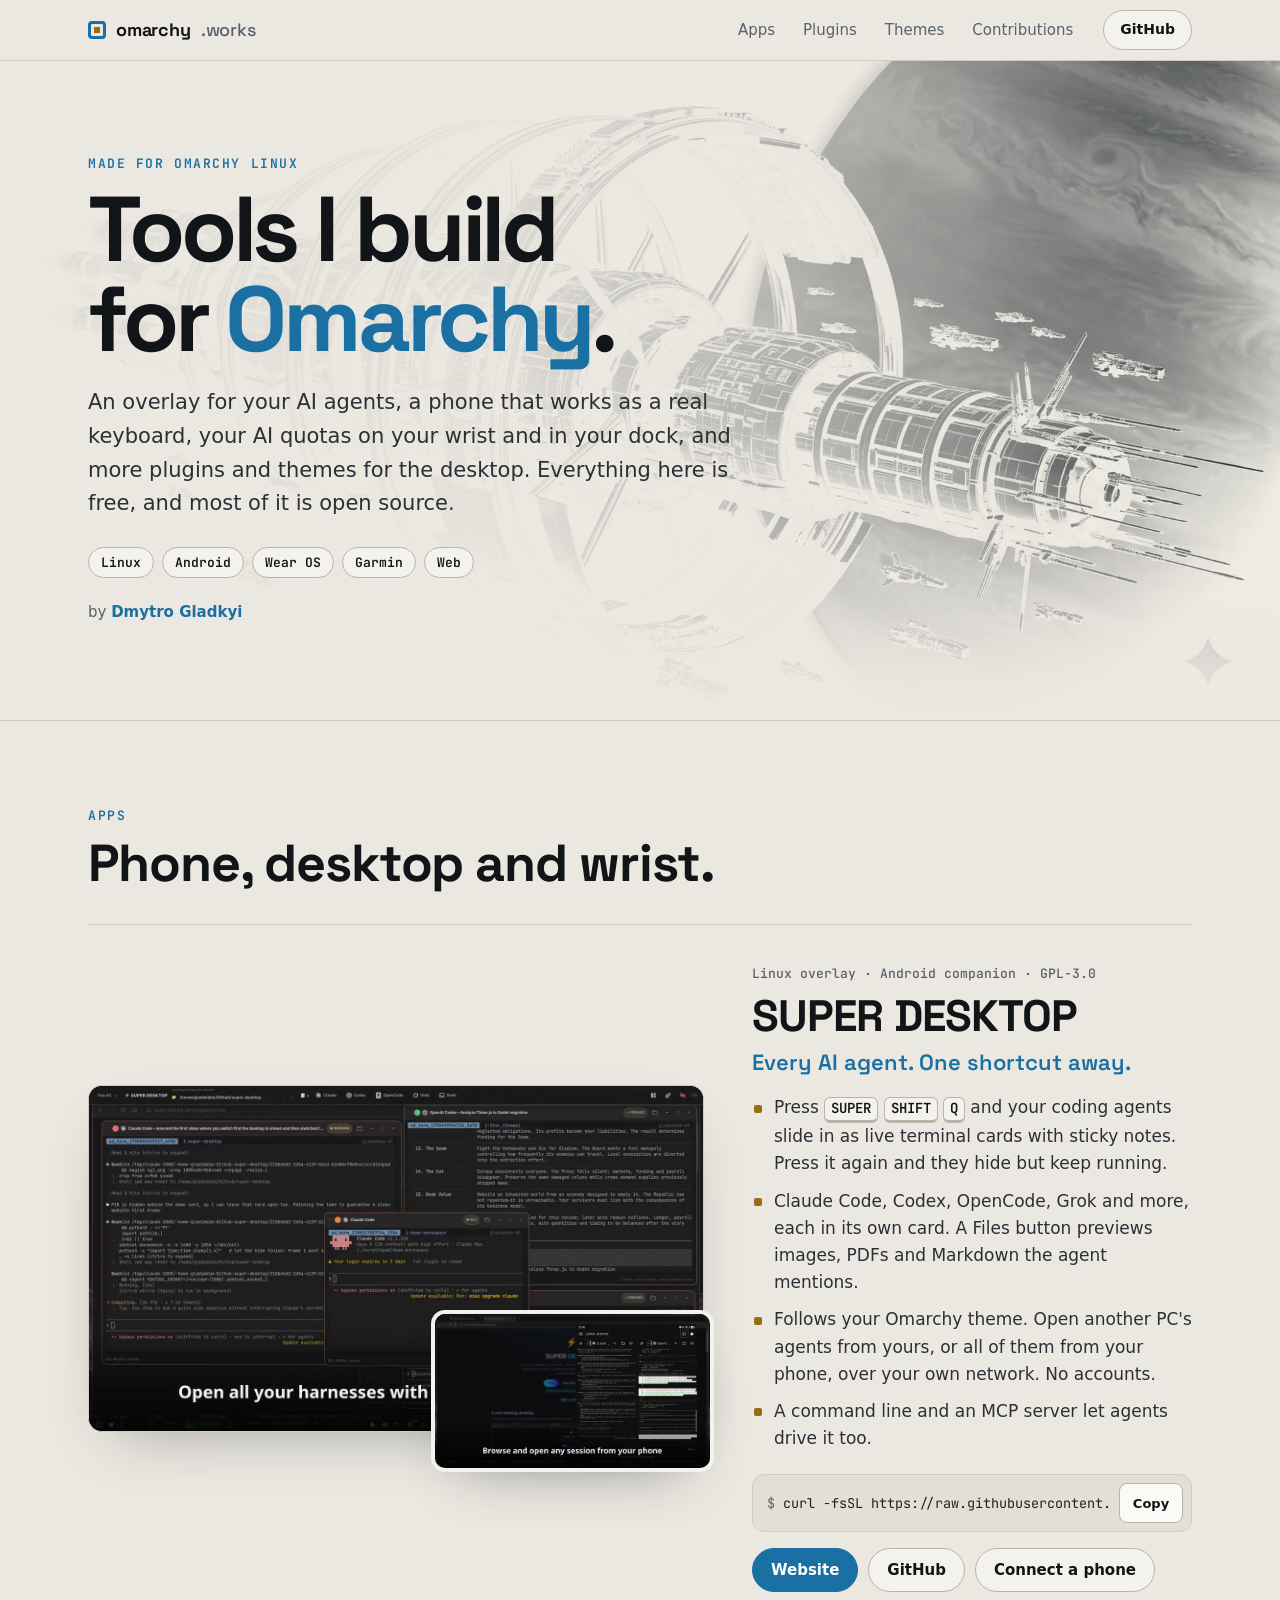
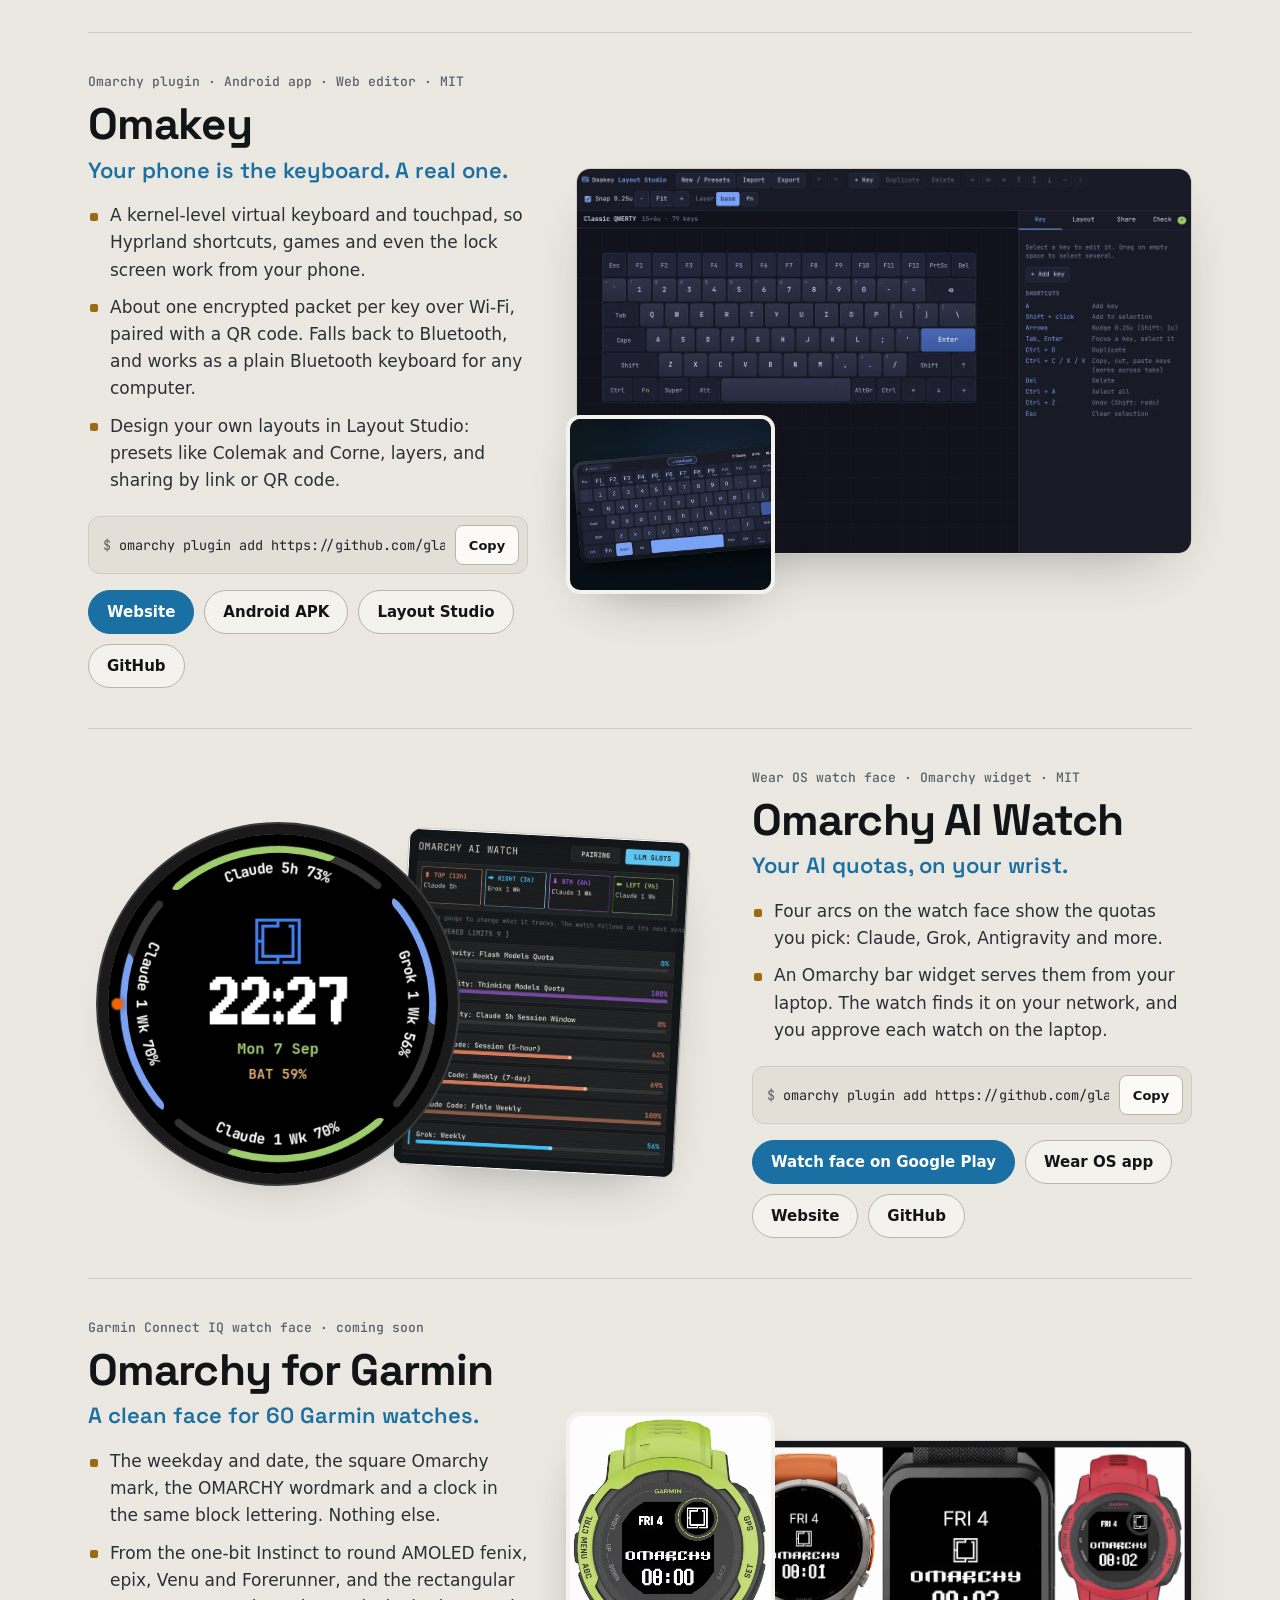
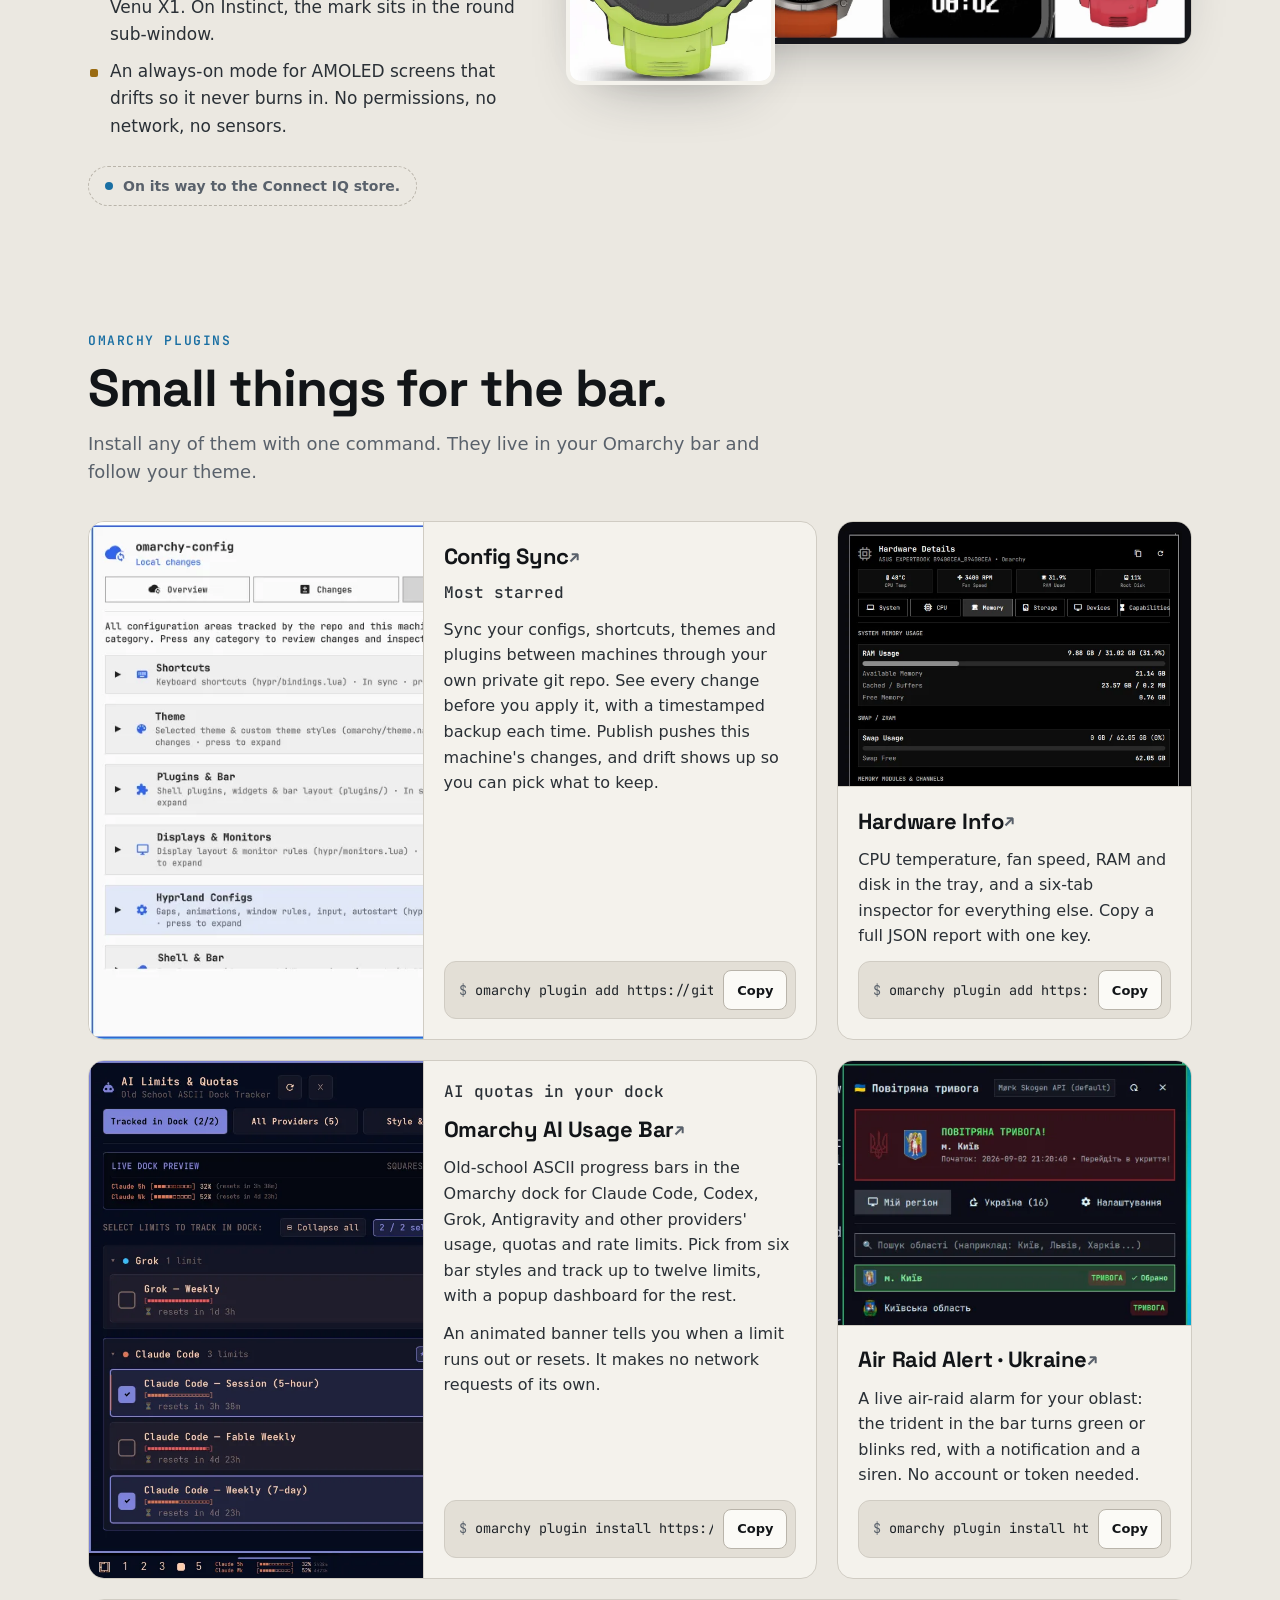
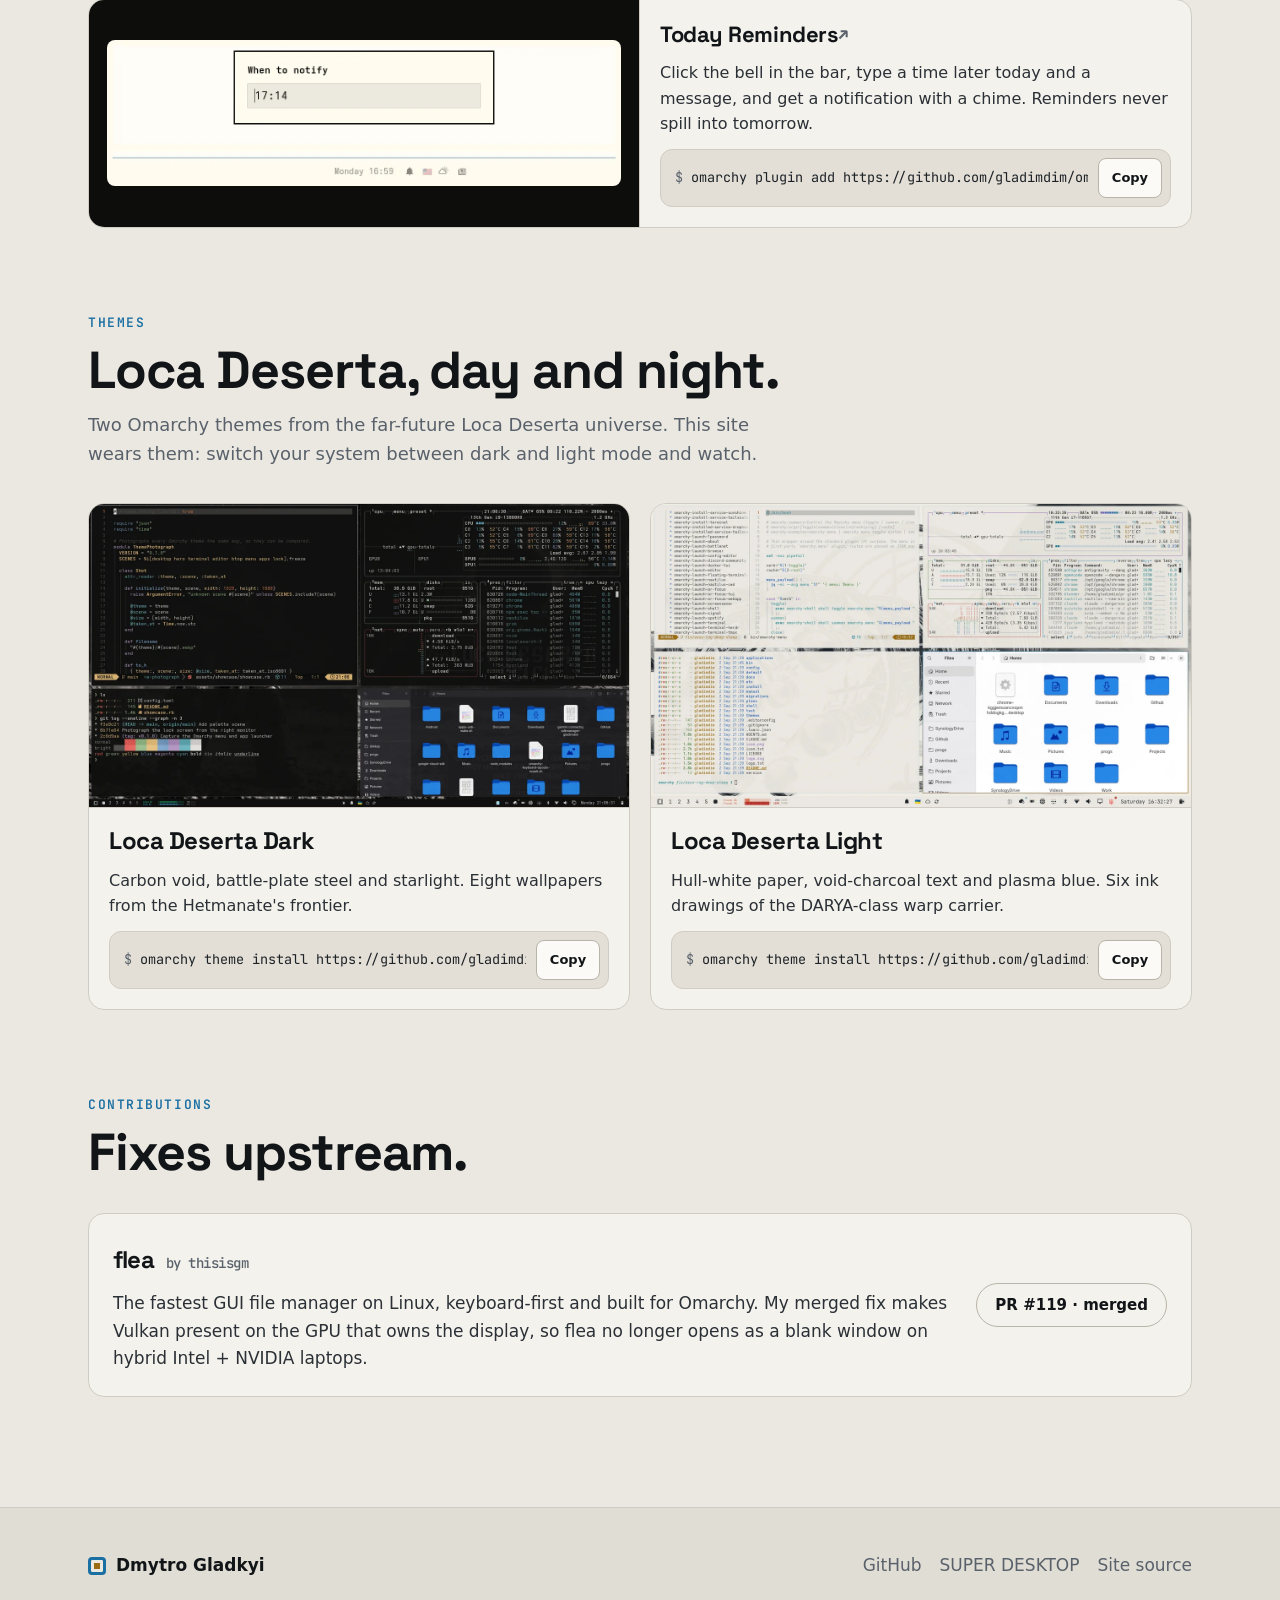
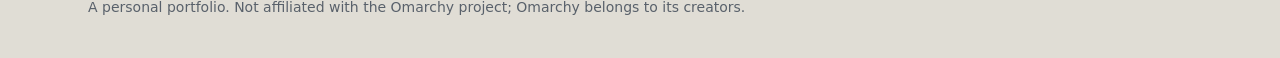
==== index.html @ 281646ae "Add the Omarchy face for Garmin A fourth app: the Garmin Connect IQ watch face, with its device rend" ====
<!doctype html>
<html lang="en">
<head>
<meta charset="utf-8">
<meta name="viewport" content="width=device-width, initial-scale=1, viewport-fit=cover">
<title>Omarchy Works — Dmytro Gladkyi</title>
<meta name="description" content="Open-source apps, plugins, a phone keyboard, Wear OS and Garmin watch faces and themes for Omarchy Linux, by Dmytro Gladkyi: SUPER DESKTOP, Omakey, Omarchy AI Watch and more.">
<meta name="author" content="Dmytro Gladkyi">
<meta name="color-scheme" content="dark light">
<meta name="theme-color" content="#10100f" media="(prefers-color-scheme: dark)">
<meta name="theme-color" content="#ebe8e1" media="(prefers-color-scheme: light)">
<link rel="canonical" href="https://omarchy.dmytrogladkyi.com/">
<link rel="icon" href="assets/favicon.svg" type="image/svg+xml">
<link rel="apple-touch-icon" href="assets/apple-touch-icon.png">

<meta property="og:type" content="website">
<meta property="og:site_name" content="Omarchy Works">
<meta property="og:url" content="https://omarchy.dmytrogladkyi.com/">
<meta property="og:title" content="Omarchy Works — tools I build for Omarchy Linux">
<meta property="og:description" content="SUPER DESKTOP, Omakey, watch faces for Wear OS and Garmin, Omarchy plugins and themes. By Dmytro Gladkyi.">
<meta property="og:image" content="https://omarchy.dmytrogladkyi.com/assets/social-card.jpg">
<meta property="og:image:type" content="image/jpeg">
<meta property="og:image:width" content="1200">
<meta property="og:image:height" content="630">
<meta property="og:image:alt" content="Omarchy Works by Dmytro Gladkyi: SUPER DESKTOP, Omakey, Omarchy AI Watch, plugins and themes, shown as screenshots beside an armoured knight.">
<meta name="twitter:card" content="summary_large_image">
<meta name="twitter:title" content="Omarchy Works — tools I build for Omarchy Linux">
<meta name="twitter:description" content="SUPER DESKTOP, Omakey, watch faces for Wear OS and Garmin, Omarchy plugins and themes. By Dmytro Gladkyi.">
<meta name="twitter:image" content="https://omarchy.dmytrogladkyi.com/assets/social-card.jpg">
<meta name="twitter:image:alt" content="Omarchy Works by Dmytro Gladkyi: SUPER DESKTOP, Omakey, Omarchy AI Watch, plugins and themes, shown as screenshots beside an armoured knight.">

<link rel="preconnect" href="https://fonts.googleapis.com">
<link rel="preconnect" href="https://fonts.gstatic.com" crossorigin>
<link rel="stylesheet" href="https://fonts.googleapis.com/css2?family=JetBrains+Mono:wght@400;600&family=Space+Grotesk:wght@500;600;700&display=swap">
<link rel="stylesheet" href="assets/site.css">
<script src="assets/site.js" defer></script>
</head>
<body>
<a class="skip" href="#apps">Skip to the projects</a>

<header class="nav">
  <div class="wrap nav-row">
    <a class="brand" href="#top" aria-label="Omarchy Works, back to top"><span class="mark" aria-hidden="true"></span>omarchy<span class="dim">.works</span></a>
    <nav class="nav-links" aria-label="Sections">
      <a href="#apps">Apps</a>
      <a href="#plugins">Plugins</a>
      <a href="#themes">Themes</a>
      <a href="#contributions">Contributions</a>
    </nav>
    <a class="btn small" href="https://github.com/gladimdim">GitHub</a>
  </div>
</header>

<main id="top">
  <section class="hero">
    <picture class="hero-art" aria-hidden="true">
      <source srcset="assets/img/hero-dark.webp" media="(prefers-color-scheme: dark)">
      <img src="assets/img/hero-light.webp" alt="" width="1920" height="1047" fetchpriority="high">
    </picture>
    <div class="wrap hero-copy">
      <p class="eyebrow">Made for Omarchy Linux</p>
      <h1>Tools I build<br>for <span class="hl">Omarchy</span>.</h1>
      <p class="lede">An overlay for your AI agents, a phone that works as a real keyboard, your AI quotas on your wrist and in your dock, and more plugins and themes for the desktop. Everything here is free, and most of it is open source.</p>
      <ul class="platforms" aria-label="Platforms">
        <li>Linux</li><li>Android</li><li>Wear OS</li><li>Garmin</li><li>Web</li>
      </ul>
      <p class="byline">by <a href="https://github.com/gladimdim">Dmytro Gladkyi</a></p>
    </div>
  </section>

  <!-- ── Apps ─────────────────────────────────────────────── -->
  <section id="apps" class="section">
    <div class="wrap">
      <header class="section-head">
        <p class="eyebrow">Apps</p>
        <h2>Phone, desktop and wrist.</h2>
      </header>

      <article class="feature reveal" id="super-desktop">
        <div class="feature-media">
          <video class="shot" src="assets/media/super-desktop-reveal.mp4" poster="assets/img/super-desktop-reveal-poster.webp" muted loop playsinline preload="none" width="1280" height="720" aria-label="SUPER DESKTOP sliding in over the desktop with live Claude Code and Codex terminals"></video>
          <img class="shot inset" src="assets/img/super-desktop-phone.webp" alt="The SUPER DESKTOP Android app on a foldable phone, listing the PC's agent sessions" width="1280" height="720" loading="lazy">
        </div>
        <div class="feature-copy">
          <p class="tag">Linux overlay · Android companion · GPL-3.0</p>
          <h3>SUPER DESKTOP</h3>
          <p class="tagline">Every AI agent. One shortcut away.</p>
          <ul class="points">
            <li>Press <kbd>SUPER</kbd> <kbd>SHIFT</kbd> <kbd>Q</kbd> and your coding agents slide in as live terminal cards with sticky notes. Press it again and they hide but keep running.</li>
            <li>Claude Code, Codex, OpenCode, Grok and more, each in its own card. A Files button previews images, PDFs and Markdown the agent mentions.</li>
            <li>Follows your Omarchy theme. Open another PC's agents from yours, or all of them from your phone, over your own network. No accounts.</li>
            <li>A command line and an MCP server let agents drive it too.</li>
          </ul>
          <div class="cmd"><code>curl -fsSL https://raw.githubusercontent.com/gladimdim/super-desktop/master/install.sh | bash</code><button type="button" class="copy">Copy</button></div>
          <div class="links">
            <a class="btn primary" href="https://superdesktop.dmytrogladkyi.com/">Website</a>
            <a class="btn" href="https://github.com/gladimdim/super-desktop">GitHub</a>
            <a class="btn" href="https://superdesktop.dmytrogladkyi.com/connect.html">Connect a phone</a>
          </div>
        </div>
      </article>

      <article class="feature flip reveal" id="omakey">
        <div class="feature-media">
          <img class="shot" src="assets/img/layout-studio.webp" alt="Omakey Layout Studio editing a classic QWERTY phone keyboard layout in the browser" width="1280" height="800" loading="lazy">
          <img class="shot inset" src="assets/img/omakey.webp" alt="The Omakey keyboard on a phone held sideways" width="660" height="560" loading="lazy">
        </div>
        <div class="feature-copy">
          <p class="tag">Omarchy plugin · Android app · Web editor · MIT</p>
          <h3>Omakey</h3>
          <p class="tagline">Your phone is the keyboard. A real one.</p>
          <ul class="points">
            <li>A kernel-level virtual keyboard and touchpad, so Hyprland shortcuts, games and even the lock screen work from your phone.</li>
            <li>About one encrypted packet per key over Wi-Fi, paired with a QR code. Falls back to Bluetooth, and works as a plain Bluetooth keyboard for any computer.</li>
            <li>Design your own layouts in Layout Studio: presets like Colemak and Corne, layers, and sharing by link or QR code.</li>
          </ul>
          <div class="cmd"><code>omarchy plugin add https://github.com/gladimdim/omakey-omarchy-plugin --enable</code><button type="button" class="copy">Copy</button></div>
          <div class="links">
            <a class="btn primary" href="https://gladimdim.github.io/omakey-omarchy-plugin/">Website</a>
            <a class="btn" href="https://github.com/gladimdim/omakey-mobile/releases/latest">Android APK</a>
            <a class="btn" href="https://gladimdim.github.io/omakey-layout-studio/">Layout Studio</a>
            <a class="btn" href="https://github.com/gladimdim/omakey-omarchy-plugin">GitHub</a>
          </div>
        </div>
      </article>

      <article class="feature reveal" id="ai-watch">
        <div class="feature-media watch-media">
          <img class="watch" src="assets/img/watchface.webp" alt="Round Wear OS watch face with four arcs for Claude and Grok quotas around a pixel clock" width="480" height="480" loading="lazy">
          <img class="shot panel-shot" src="assets/img/watch-widget.webp" alt="The Omarchy AI Watch panel with four gauge slots and discovered limits" width="691" height="826" loading="lazy">
        </div>
        <div class="feature-copy">
          <p class="tag">Wear OS watch face · Omarchy widget · MIT</p>
          <h3>Omarchy AI Watch</h3>
          <p class="tagline">Your AI quotas, on your wrist.</p>
          <ul class="points">
            <li>Four arcs on the watch face show the quotas you pick: Claude, Grok, Antigravity and more.</li>
            <li>An Omarchy bar widget serves them from your laptop. The watch finds it on your network, and you approve each watch on the laptop.</li>
          </ul>
          <div class="cmd"><code>omarchy plugin add https://github.com/gladimdim/omarchy-ai-companion.git --enable</code><button type="button" class="copy">Copy</button></div>
          <div class="links">
            <a class="btn primary" href="https://play.google.com/store/apps/details?id=com.gladimdim.omarchy.ai.watch.watchface">Watch face on Google Play</a>
            <a class="btn" href="https://play.google.com/store/apps/details?id=com.gladimdim.omarchy.ai.watch">Wear OS app</a>
            <a class="btn" href="https://gladimdim.github.io/omarchy-ai-companion/">Website</a>
            <a class="btn" href="https://github.com/gladimdim/omarchy-ai-companion">GitHub</a>
          </div>
        </div>
      </article>

      <article class="feature flip reveal" id="garmin">
        <div class="feature-media">
          <img class="shot light-bg" src="assets/img/garmin-devices.webp" alt="The Omarchy face on four Garmin watches: Instinct, fenix, Venu X1 and a red Instinct" width="1349" height="448" loading="lazy">
          <img class="shot inset light-bg" src="assets/img/garmin-instinct.webp" alt="The Omarchy face on a lime Instinct 2X Solar, with the Omarchy mark in the sub-window" width="384" height="507" loading="lazy">
        </div>
        <div class="feature-copy">
          <p class="tag">Garmin Connect IQ watch face · coming soon</p>
          <h3>Omarchy for Garmin</h3>
          <p class="tagline">A clean face for 60 Garmin watches.</p>
          <ul class="points">
            <li>The weekday and date, the square Omarchy mark, the OMARCHY wordmark and a clock in the same block lettering. Nothing else.</li>
            <li>From the one-bit Instinct to round AMOLED fenix, epix, Venu and Forerunner, and the rectangular Venu X1. On Instinct, the mark sits in the round sub-window.</li>
            <li>An always-on mode for AMOLED screens that drifts so it never burns in. No permissions, no network, no sensors.</li>
          </ul>
          <p class="soon">On its way to the Connect IQ store.</p>
        </div>
      </article>
    </div>
  </section>

  <!-- ── Omarchy plugins ──────────────────────────────────── -->
  <section id="plugins" class="section">
    <div class="wrap">
      <header class="section-head">
        <p class="eyebrow">Omarchy plugins</p>
        <h2>Small things for the bar.</h2>
        <p class="sub">Install any of them with one command. They live in your Omarchy bar and follow your theme.</p>
      </header>
      <div class="grid">
        <article class="card wide reveal">
          <div class="card-shot"><img src="assets/img/config-sync.webp" alt="Config Sync panel listing synced areas: shortcuts, theme, plugins, displays, Hyprland configs" width="563" height="617" loading="lazy"></div>
          <div class="card-body">
            <h3><a href="https://github.com/gladimdim/omarchy-config-sync-plugin">Config Sync</a></h3>
            <p class="tag">Most starred</p>
            <p>Sync your configs, shortcuts, themes and plugins between machines through your own private git repo. See every change before you apply it, with a timestamped backup each time. Publish pushes this machine's changes, and drift shows up so you can pick what to keep.</p>
            <div class="cmd"><code>omarchy plugin add https://github.com/gladimdim/omarchy-config-sync-plugin --enable --yes</code><button type="button" class="copy">Copy</button></div>
          </div>
        </article>
        <article class="card wide reveal">
          <div class="card-shot"><img src="assets/img/ai-usage-bar.webp" alt="AI Limits and Quotas popup with ASCII progress bars for Grok and Claude Code, above the dock" width="720" height="902" loading="lazy"></div>
          <div class="card-body">
            <p class="tag">AI quotas in your dock</p>
            <h3><a href="https://github.com/gladimdim/omarchy-ai-usage-bar">Omarchy AI Usage Bar</a></h3>
            <p>Old-school ASCII progress bars in the Omarchy dock for Claude Code, Codex, Grok, Antigravity and other providers' usage, quotas and rate limits. Pick from six bar styles and track up to twelve limits, with a popup dashboard for the rest.</p>
            <p>An animated banner tells you when a limit runs out or resets. It makes no network requests of its own.</p>
            <div class="cmd"><code>omarchy plugin install https://github.com/gladimdim/omarchy-ai-usage-bar.git --enable</code><button type="button" class="copy">Copy</button></div>
          </div>
        </article>
        <article class="card reveal">
          <div class="card-shot"><img src="assets/img/hardware-info.webp" alt="Hardware Details panel on the Memory tab with RAM, swap and memory modules" width="620" height="665" loading="lazy"></div>
          <div class="card-body">
            <h3><a href="https://github.com/gladimdim/omarchy-hardware-info-plugin">Hardware Info</a></h3>
            <p>CPU temperature, fan speed, RAM and disk in the tray, and a six-tab inspector for everything else. Copy a full JSON report with one key.</p>
            <div class="cmd"><code>omarchy plugin add https://github.com/gladimdim/omarchy-hardware-info-plugin --enable</code><button type="button" class="copy">Copy</button></div>
          </div>
        </article>
        <article class="card reveal">
          <div class="card-shot"><img src="assets/img/air-raid.webp" alt="Air raid alert panel in Ukrainian showing an active alert in Kyiv and a list of oblasts" width="471" height="620" loading="lazy"></div>
          <div class="card-body">
            <h3><a href="https://github.com/gladimdim/omarchy-air-raid-alert-ukraine-plugin">Air Raid Alert · Ukraine</a></h3>
            <p>A live air-raid alarm for your oblast: the trident in the bar turns green or blinks red, with a notification and a siren. No account or token needed.</p>
            <div class="cmd"><code>omarchy plugin install https://github.com/gladimdim/omarchy-air-raid-alert-ukraine-plugin.git --enable</code><button type="button" class="copy">Copy</button></div>
          </div>
        </article>
        <article class="card full reveal">
          <div class="card-shot contain"><img src="assets/img/today-reminders.webp" alt="Today Reminders dialog asking when to notify, above the Omarchy bar" width="1124" height="320" loading="lazy"></div>
          <div class="card-body">
            <h3><a href="https://github.com/gladimdim/omarchy-today-reminders">Today Reminders</a></h3>
            <p>Click the bell in the bar, type a time later today and a message, and get a notification with a chime. Reminders never spill into tomorrow.</p>
            <div class="cmd"><code>omarchy plugin add https://github.com/gladimdim/omarchy-today-reminders.git --enable --yes</code><button type="button" class="copy">Copy</button></div>
          </div>
        </article>
      </div>
    </div>
  </section>

  <!-- ── Themes ───────────────────────────────────────────── -->
  <section id="themes" class="section">
    <div class="wrap">
      <header class="section-head">
        <p class="eyebrow">Themes</p>
        <h2>Loca Deserta, day and night.</h2>
        <p class="sub">Two Omarchy themes from the far-future Loca Deserta universe. This site wears them: switch your system between dark and light mode and watch.</p>
      </header>
      <div class="themes">
        <article class="theme reveal">
          <img src="assets/img/theme-dark.webp" alt="Loca Deserta Dark: Neovim, btop, a terminal and Files in carbon black and brass" width="1280" height="720" loading="lazy">
          <div class="card-body">
            <h3><a href="https://github.com/gladimdim/omarchy-loca-deserta-dark-theme">Loca Deserta Dark</a></h3>
            <p>Carbon void, battle-plate steel and starlight. Eight wallpapers from the Hetmanate's frontier.</p>
            <div class="cmd"><code>omarchy theme install https://github.com/gladimdim/omarchy-loca-deserta-dark-theme.git</code><button type="button" class="copy">Copy</button></div>
          </div>
        </article>
        <article class="theme reveal">
          <img src="assets/img/theme-light.webp" alt="Loca Deserta Light: the same apps on hull-white paper with plasma-blue accents" width="1280" height="720" loading="lazy">
          <div class="card-body">
            <h3><a href="https://github.com/gladimdim/omarchy-loca-deserta-light-theme">Loca Deserta Light</a></h3>
            <p>Hull-white paper, void-charcoal text and plasma blue. Six ink drawings of the DARYA-class warp carrier.</p>
            <div class="cmd"><code>omarchy theme install https://github.com/gladimdim/omarchy-loca-deserta-light-theme.git</code><button type="button" class="copy">Copy</button></div>
          </div>
        </article>
      </div>
    </div>
  </section>

  <!-- ── Contributions ────────────────────────────────────── -->
  <section id="contributions" class="section">
    <div class="wrap">
      <header class="section-head">
        <p class="eyebrow">Contributions</p>
        <h2>Fixes upstream.</h2>
      </header>
      <article class="contrib reveal">
        <div>
          <h3><a href="https://github.com/thisisgm/flea">flea</a> <span class="by">by thisisgm</span></h3>
          <p>The fastest GUI file manager on Linux, keyboard-first and built for Omarchy. My merged fix makes Vulkan present on the GPU that owns the display, so flea no longer opens as a blank window on hybrid Intel + NVIDIA laptops.</p>
        </div>
        <a class="btn" href="https://github.com/thisisgm/flea/pull/119">PR #119 · merged</a>
      </article>
    </div>
  </section>
</main>

<footer class="footer">
  <div class="wrap footer-row">
    <p><span class="mark" aria-hidden="true"></span><strong>Dmytro Gladkyi</strong></p>
    <nav aria-label="Elsewhere">
      <a href="https://github.com/gladimdim">GitHub</a>
      <a href="https://superdesktop.dmytrogladkyi.com/">SUPER DESKTOP</a>
      <a href="https://github.com/gladimdim/omarchy-works">Site source</a>
    </nav>
    <p class="fine">A personal portfolio. Not affiliated with the Omarchy project; Omarchy belongs to its creators.</p>
  </div>
</footer>
</body>
</html>
---- assets/site.css ----
/* Colors come from the Loca Deserta Omarchy themes: Dark for dark mode,
   Light for light mode. The page follows the OS setting. */
:root {
  --bg: #ebe8e1;
  --bg-2: #e0ddd5;
  --panel: #f4f2ec;
  --panel-2: #fbfaf6;
  --border: #d0ccc3;
  --border-strong: #b9b4aa;
  --text: #121518;
  --body: #2a3036;
  --muted: #59616b;
  --accent: #1a6fa3;
  --accent-2: #9a6b12;
  --accent-ink: #ffffff;
  --code-bg: #e3dfd6;
  --code-text: #1d2227;
  --kbd-bg: #f4f2ec;
  --hero-fade: rgba(235, 232, 225, 0.94);
  --hero-fade-2: rgba(235, 232, 225, 0.55);
  --shadow: 0 24px 60px -32px rgba(29, 34, 39, 0.45);
  --nav-bg: rgba(235, 232, 225, 0.82);
  --display: "Space Grotesk", ui-sans-serif, system-ui, sans-serif;
  --sans: ui-sans-serif, system-ui, -apple-system, "Segoe UI", Roboto, sans-serif;
  --mono: "JetBrains Mono", ui-monospace, SFMono-Regular, Menlo, monospace;
  --radius: 16px;
  color-scheme: light;
}
@media (prefers-color-scheme: dark) {
  :root {
    --bg: #10100f;
    --bg-2: #0c0c0b;
    --panel: #1c1b1a;
    --panel-2: #23221f;
    --border: #2e2d2b;
    --border-strong: #46433f;
    --text: #ece8e5;
    --body: #d1cdc9;
    --muted: #a39e99;
    --accent: #dbb471;
    --accent-2: #72bac5;
    --accent-ink: #10100f;
    --code-bg: #080807;
    --code-text: #e8c484;
    --kbd-bg: #23221f;
    --hero-fade: rgba(16, 16, 15, 0.92);
    --hero-fade-2: rgba(16, 16, 15, 0.35);
    --shadow: 0 30px 80px -36px rgba(0, 0, 0, 0.9);
    --nav-bg: rgba(16, 16, 15, 0.78);
    color-scheme: dark;
  }
}

*, *::before, *::after { box-sizing: border-box; }
html { scroll-behavior: smooth; scroll-padding-top: 76px; -webkit-text-size-adjust: 100%; }
@media (prefers-reduced-motion: reduce) { html { scroll-behavior: auto; } }
body {
  margin: 0; background: var(--bg); color: var(--body);
  font: 17px/1.6 var(--sans); -webkit-font-smoothing: antialiased; overflow-x: hidden;
}
img, video { display: block; max-width: 100%; height: auto; }
a { color: var(--accent); text-decoration: none; }
a:hover { text-decoration: underline; text-underline-offset: 3px; }
:focus-visible { outline: 3px solid var(--accent); outline-offset: 3px; border-radius: 6px; }
h1, h2, h3 { font-family: var(--display); color: var(--text); letter-spacing: -0.02em; margin: 0; }
kbd {
  display: inline-block; font: 600 0.82em/1 var(--mono); padding: 4px 6px; border-radius: 6px;
  border: 1px solid var(--border-strong); border-bottom-width: 3px; background: var(--kbd-bg); color: var(--text);
}
.wrap { width: 100%; max-width: 1160px; margin: 0 auto; padding: 0 16px; }
@media (min-width: 720px) { .wrap { padding: 0 28px; } }
.skip { position: absolute; left: -9999px; }
.skip:focus { left: 16px; top: 12px; z-index: 100; background: var(--panel); padding: 10px 14px; border-radius: 10px; }

/* ── Brand mark: a brass/plasma square like an Omarchy tile ── */
.mark {
  display: inline-block; width: 18px; height: 18px; border-radius: 4px; flex: none;
  border: 3px solid var(--accent); box-shadow: inset 0 0 0 3px var(--bg), inset 0 0 0 9px var(--accent-2);
}

/* ── Navigation ─────────────────────────────────────────── */
.nav {
  position: sticky; top: 0; z-index: 50; background: var(--nav-bg);
  backdrop-filter: blur(14px) saturate(1.2); -webkit-backdrop-filter: blur(14px) saturate(1.2);
  border-bottom: 1px solid var(--border);
}
.nav-row { display: flex; align-items: center; gap: 18px; min-height: 60px; }
.brand {
  display: inline-flex; align-items: center; gap: 10px; min-height: 44px;
  font: 700 18px/1 var(--display); color: var(--text); letter-spacing: -0.01em;
}
.brand:hover { text-decoration: none; }
.brand .dim { color: var(--muted); font-weight: 500; }
.nav-links { display: flex; gap: 4px; margin-left: auto; }
.nav-links a {
  display: inline-flex; align-items: center; min-height: 44px; padding: 0 12px; border-radius: 999px;
  color: var(--muted); font: 500 15px/1 var(--sans);
}
.nav-links a:hover { color: var(--text); background: var(--panel); text-decoration: none; }
@media (max-width: 719px) {
  .nav-row { flex-wrap: wrap; gap: 0 12px; padding-top: 6px; }
  .nav .btn.small { margin-left: auto; }
  .nav-links {
    order: 3; width: 100%; margin: 0 -16px; padding: 0 10px 4px; width: calc(100% + 32px);
    overflow-x: auto; scrollbar-width: none;
  }
  .nav-links::-webkit-scrollbar { display: none; }
  .nav-links a { flex: none; font-size: 14.5px; }
}

/* ── Buttons ────────────────────────────────────────────── */
.btn {
  display: inline-flex; align-items: center; justify-content: center; gap: 8px; min-height: 44px;
  padding: 0 18px; border-radius: 999px; border: 1px solid var(--border-strong);
  font: 600 15px/1.1 var(--sans); color: var(--text); background: var(--panel);
  transition: transform .15s ease, border-color .15s ease, background .15s ease; text-align: center;
}
.btn:hover { text-decoration: none; border-color: var(--accent); transform: translateY(-1px); }
.btn.primary { background: var(--accent); border-color: var(--accent); color: var(--accent-ink); }
.btn.small { min-height: 40px; padding: 0 16px; font-size: 14px; }

/* ── Hero ───────────────────────────────────────────────── */
.hero { position: relative; isolation: isolate; overflow: hidden; border-bottom: 1px solid var(--border); }
.hero-art { position: absolute; inset: 0; z-index: -2; }
.hero-art img { width: 100%; height: 100%; object-fit: cover; object-position: 72% 30%; }
.hero::after {
  content: ""; position: absolute; inset: 0; z-index: -1;
  background:
    linear-gradient(90deg, var(--hero-fade) 0%, var(--hero-fade) 38%, var(--hero-fade-2) 75%, transparent 100%),
    linear-gradient(0deg, var(--bg) 0%, transparent 30%);
}
.hero-copy { padding-top: 96px; padding-bottom: 96px; }
.eyebrow {
  font: 600 13px/1 var(--mono); letter-spacing: 0.12em; text-transform: uppercase; color: var(--accent); margin: 0 0 14px;
}
.hero h1 { font-size: clamp(44px, 7.4vw, 92px); line-height: 0.98; letter-spacing: -0.045em; max-width: 12ch; }
.hl { color: var(--accent); }
.lede { font-size: clamp(18px, 2vw, 21px); max-width: 33em; margin: 22px 0 0; color: var(--body); }
.platforms { display: flex; flex-wrap: wrap; gap: 8px; list-style: none; padding: 0; margin: 26px 0 0; }
.platforms li {
  font: 600 13px/1 var(--mono); padding: 8px 12px; border-radius: 999px;
  border: 1px solid var(--border-strong); background: var(--panel); color: var(--text);
}
.byline { margin: 22px 0 0; color: var(--muted); font-size: 15px; }
.byline a { font-weight: 600; }
@media (max-width: 719px) {
  .hero-copy { padding-top: 64px; padding-bottom: 56px; }
  .hero::after { background: linear-gradient(180deg, var(--hero-fade-2) 0%, var(--hero-fade) 45%, var(--bg) 100%); }
  .hero-art img { object-position: 78% 20%; }
}

/* ── Sections ───────────────────────────────────────────── */
.section { padding: 88px 0 0; }
.section-head { margin-bottom: 34px; max-width: 720px; }
.section-head h2 { font-size: clamp(32px, 4.4vw, 52px); line-height: 1.05; }
.sub { margin: 14px 0 0; color: var(--muted); font-size: 18px; }
@media (max-width: 719px) { .section { padding-top: 64px; } }

/* ── Featured apps ──────────────────────────────────────── */
.feature {
  display: grid; grid-template-columns: minmax(0, 7fr) minmax(0, 5fr); gap: 48px; align-items: center;
  padding: 40px 0; border-top: 1px solid var(--border);
}
.feature.flip { grid-template-columns: minmax(0, 5fr) minmax(0, 7fr); }
.feature.flip .feature-media { order: 2; }
.feature-media { position: relative; padding-bottom: 40px; }
.shot {
  width: 100%; border-radius: 14px; border: 1px solid var(--border); background: #000;
  box-shadow: var(--shadow);
}
.shot.inset {
  position: absolute; right: -10px; bottom: 0; width: 46%; border: 4px solid var(--panel);
}
.feature.flip .shot.inset { right: auto; left: -10px; width: 34%; }
.watch-media { display: flex; align-items: center; justify-content: center; gap: 0; padding: 0; min-height: 360px; }
.watch {
  width: min(62%, 340px); border-radius: 50%; position: relative; z-index: 1;
  box-shadow: 0 0 0 10px #1a1a1a, 0 0 0 12px #3a3a3a, var(--shadow);
}
.panel-shot { width: min(46%, 300px); margin-left: -48px; transform: rotate(3deg); background: var(--panel); }
.tag { font: 500 13px/1.4 var(--mono); color: var(--muted); margin: 0 0 10px; }
.feature h3 { font-size: clamp(32px, 3.6vw, 44px); line-height: 1.05; }
.tagline { font: 600 clamp(19px, 2vw, 22px)/1.3 var(--display); color: var(--accent); margin: 8px 0 18px; }
.points { margin: 0 0 22px; padding: 0; list-style: none; }
.points li { position: relative; padding-left: 22px; margin: 0 0 10px; }
.points li::before {
  content: ""; position: absolute; left: 2px; top: 0.62em; width: 8px; height: 8px; border-radius: 2px;
  background: var(--accent-2);
}
.links { display: flex; flex-wrap: wrap; gap: 10px; margin-top: 16px; }
.shot.light-bg { background: #fff; }
.soon {
  display: inline-flex; align-items: center; gap: 10px; margin: 4px 0 0; padding: 10px 16px; border-radius: 999px;
  border: 1px dashed var(--border-strong); color: var(--muted); font: 600 14px/1.3 var(--sans);
}
.soon::before { content: ""; width: 8px; height: 8px; border-radius: 50%; background: var(--accent); }
@media (max-width: 899px) {
  .feature, .feature.flip { grid-template-columns: minmax(0, 1fr); gap: 28px; padding: 32px 0 40px; }
  .feature.flip .feature-media { order: 0; }
  .shot.inset, .feature.flip .shot.inset { right: 10px; left: auto; width: 40%; }
  .watch-media { min-height: 0; padding: 10px 0; }
  /* The device strip already shows this Instinct; the inset would hide the others. */
  #garmin .shot.inset { display: none; }
  #garmin .feature-media { padding-bottom: 0; }
}
@media (max-width: 479px) {
  .links .btn { flex: 1 1 calc(50% - 10px); padding: 0 12px; }
  .links .btn.primary { flex-basis: 100%; }
}

/* ── Install commands ───────────────────────────────────── */
.cmd {
  display: flex; align-items: center; gap: 10px; padding: 8px 8px 8px 14px; border-radius: 12px;
  background: var(--code-bg); border: 1px solid var(--border);
}
.cmd code {
  flex: 1; min-width: 0; font: 13.5px/1.55 var(--mono); color: var(--code-text);
  white-space: nowrap; overflow-x: auto; scrollbar-width: thin; padding: 4px 0;
}
.cmd code::before { content: "$ "; color: var(--muted); }
.cmd .copy {
  flex: none; min-height: 40px; min-width: 64px; padding: 0 12px; border-radius: 8px; cursor: pointer;
  font: 600 13px/1 var(--sans); color: var(--text); background: var(--panel-2); border: 1px solid var(--border-strong);
}
.cmd .copy:hover { border-color: var(--accent); }
.cmd .copy.done { color: var(--accent); border-color: var(--accent); }
@media (max-width: 719px) {
  .cmd { flex-wrap: wrap; }
  .cmd code { flex-basis: 100%; white-space: normal; overflow-wrap: anywhere; }
  .cmd .copy { margin-left: auto; }
}

/* ── Plugin cards ───────────────────────────────────────── */
.grid { display: grid; grid-template-columns: minmax(0, 1fr); gap: 20px; }
@media (min-width: 640px) { .grid { grid-template-columns: repeat(2, minmax(0, 1fr)); } }
@media (min-width: 1000px) { .grid { grid-template-columns: repeat(3, minmax(0, 1fr)); } }
/* The featured plugin spans two columns, image beside its text. */
.grid { grid-auto-flow: row dense; }
@media (min-width: 640px) {
  .card.wide { grid-column: span 2; flex-direction: row; }
  .card.full { grid-column: 1 / -1; flex-direction: row; }
  .card.full .card-shot { flex: 0 0 50%; aspect-ratio: auto; border-bottom: 0; border-right: 1px solid var(--border); }
  .card.wide .card-shot { flex: 0 0 46%; aspect-ratio: auto; border-bottom: 0; border-right: 1px solid var(--border); }
  .card.wide .card-body { justify-content: center; }
  .card.wide .card-shot img { object-position: left top; }
}
.card {
  display: flex; flex-direction: column; min-width: 0; border-radius: var(--radius); overflow: hidden;
  background: var(--panel); border: 1px solid var(--border); transition: border-color .2s ease, transform .2s ease;
}
.card:hover { border-color: var(--border-strong); }
.card-shot { aspect-ratio: 4 / 3; overflow: hidden; background: var(--bg-2); border-bottom: 1px solid var(--border); }
.card-shot img { width: 100%; height: 100%; object-fit: cover; object-position: top center; }
.card-shot.contain { display: grid; place-items: center; padding: 18px; background: #0d0d0c; }
.card-shot.contain img { height: auto; object-fit: contain; border-radius: 8px; }
.card-body { display: flex; flex-direction: column; gap: 12px; padding: 20px; flex: 1; min-width: 0; }
.card-body p { margin: 0; color: var(--body); font-size: 16px; }
.card-body .cmd { margin-top: auto; }
.card h3 { font-size: 22px; line-height: 1.2; }
.card h3 a, .theme h3 a, .contrib h3 a { color: var(--text); display: inline-flex; align-items: center; min-height: 44px; }
.card h3, .theme h3 { margin: -8px 0; }
.card h3 a::after { content: " ↗"; color: var(--muted); font-size: 0.8em; }

/* ── Themes ─────────────────────────────────────────────── */
.themes { display: grid; grid-template-columns: repeat(2, minmax(0, 1fr)); gap: 20px; }
.theme { border-radius: var(--radius); overflow: hidden; background: var(--panel); border: 1px solid var(--border); display: flex; flex-direction: column; }
.theme img { aspect-ratio: 16 / 9; object-fit: cover; width: 100%; border-bottom: 1px solid var(--border); }
.theme h3 { font-size: 24px; }
.theme h3 a { color: var(--text); }
@media (max-width: 799px) { .themes { grid-template-columns: minmax(0, 1fr); } }

/* ── Contributions ──────────────────────────────────────── */
.contrib {
  display: flex; align-items: center; gap: 24px; padding: 24px; border-radius: var(--radius);
  background: var(--panel); border: 1px solid var(--border);
}
.contrib h3 { font-size: 24px; }
.contrib h3 a { color: var(--text); }
.contrib .by { font: 500 14px/1 var(--mono); color: var(--muted); margin-left: 6px; }
.contrib p { margin: 8px 0 0; }
.contrib .btn { flex: none; }
@media (max-width: 719px) { .contrib { flex-direction: column; align-items: stretch; } }

/* ── Footer ─────────────────────────────────────────────── */
.footer { margin-top: 110px; padding: 36px 0 calc(40px + env(safe-area-inset-bottom)); border-top: 1px solid var(--border); background: var(--bg-2); }
.footer-row { display: flex; flex-wrap: wrap; align-items: center; gap: 8px 24px; }
.footer-row p { margin: 0; display: inline-flex; align-items: center; gap: 10px; color: var(--text); }
.footer nav { display: flex; flex-wrap: wrap; gap: 0 18px; margin-left: auto; }
.footer nav a { display: inline-flex; align-items: center; min-height: 44px; color: var(--muted); }
.footer .fine { flex-basis: 100%; font-size: 14px; color: var(--muted); }
@media (max-width: 719px) { .footer nav { margin-left: 0; } }

/* ── Motion ─────────────────────────────────────────────── */
.js .reveal { opacity: 0; transform: translateY(18px); transition: opacity .6s ease, transform .6s ease; }
.js .reveal.in { opacity: 1; transform: none; }
@media (prefers-reduced-motion: reduce) {
  .js .reveal { opacity: 1; transform: none; transition: none; }
  .btn, .card { transition: none; }
}
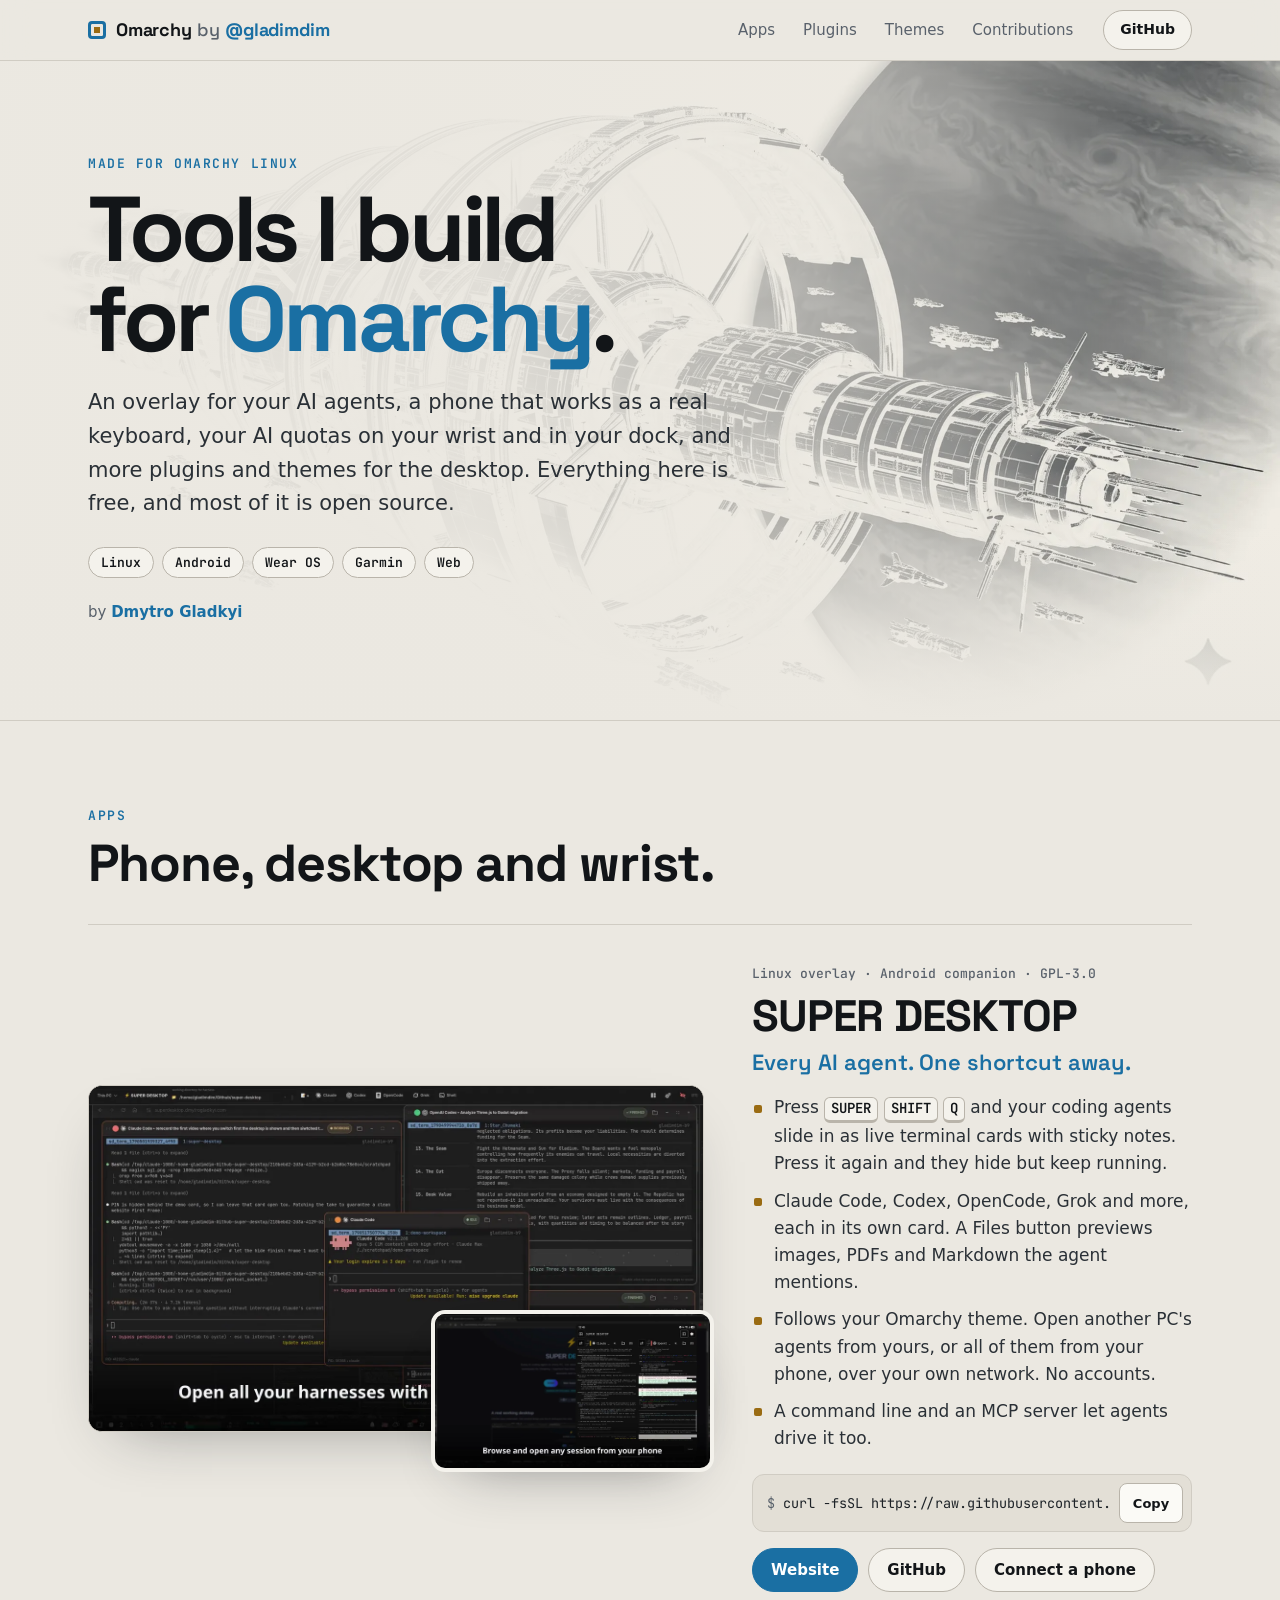
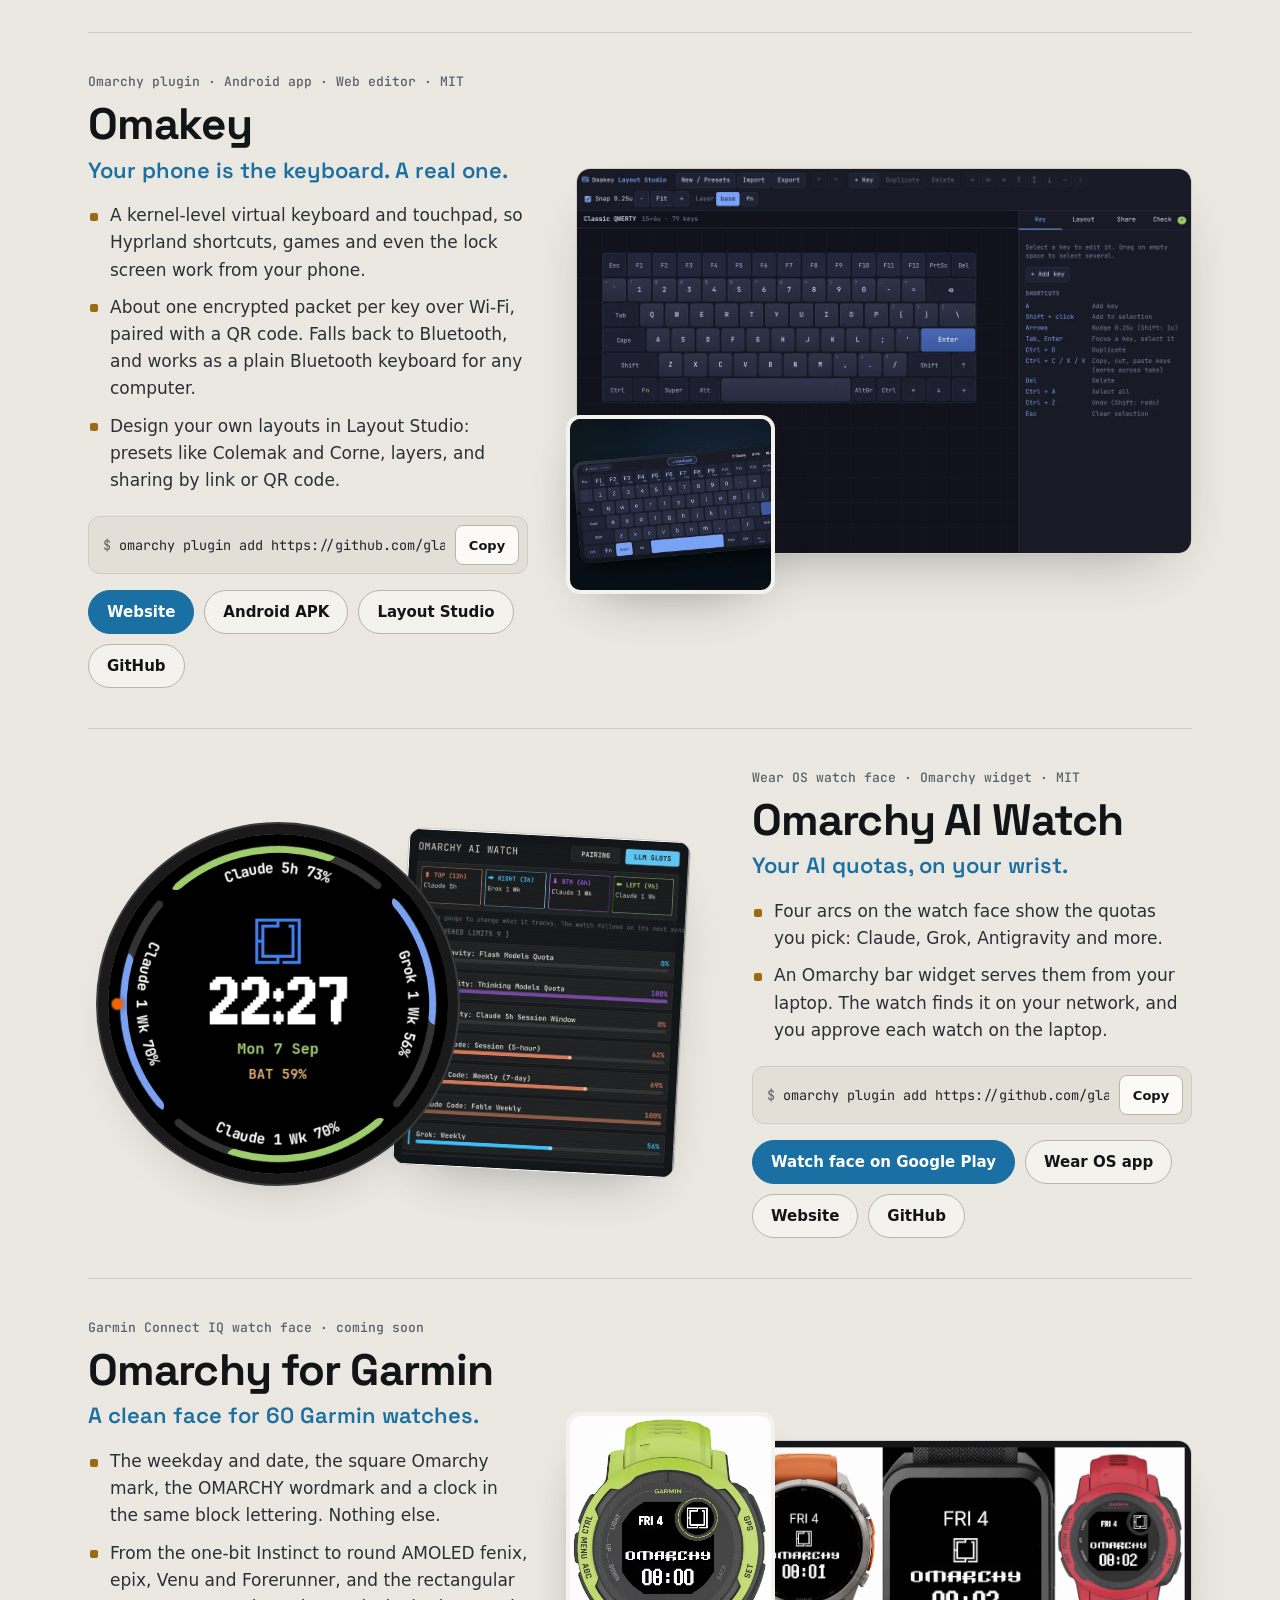
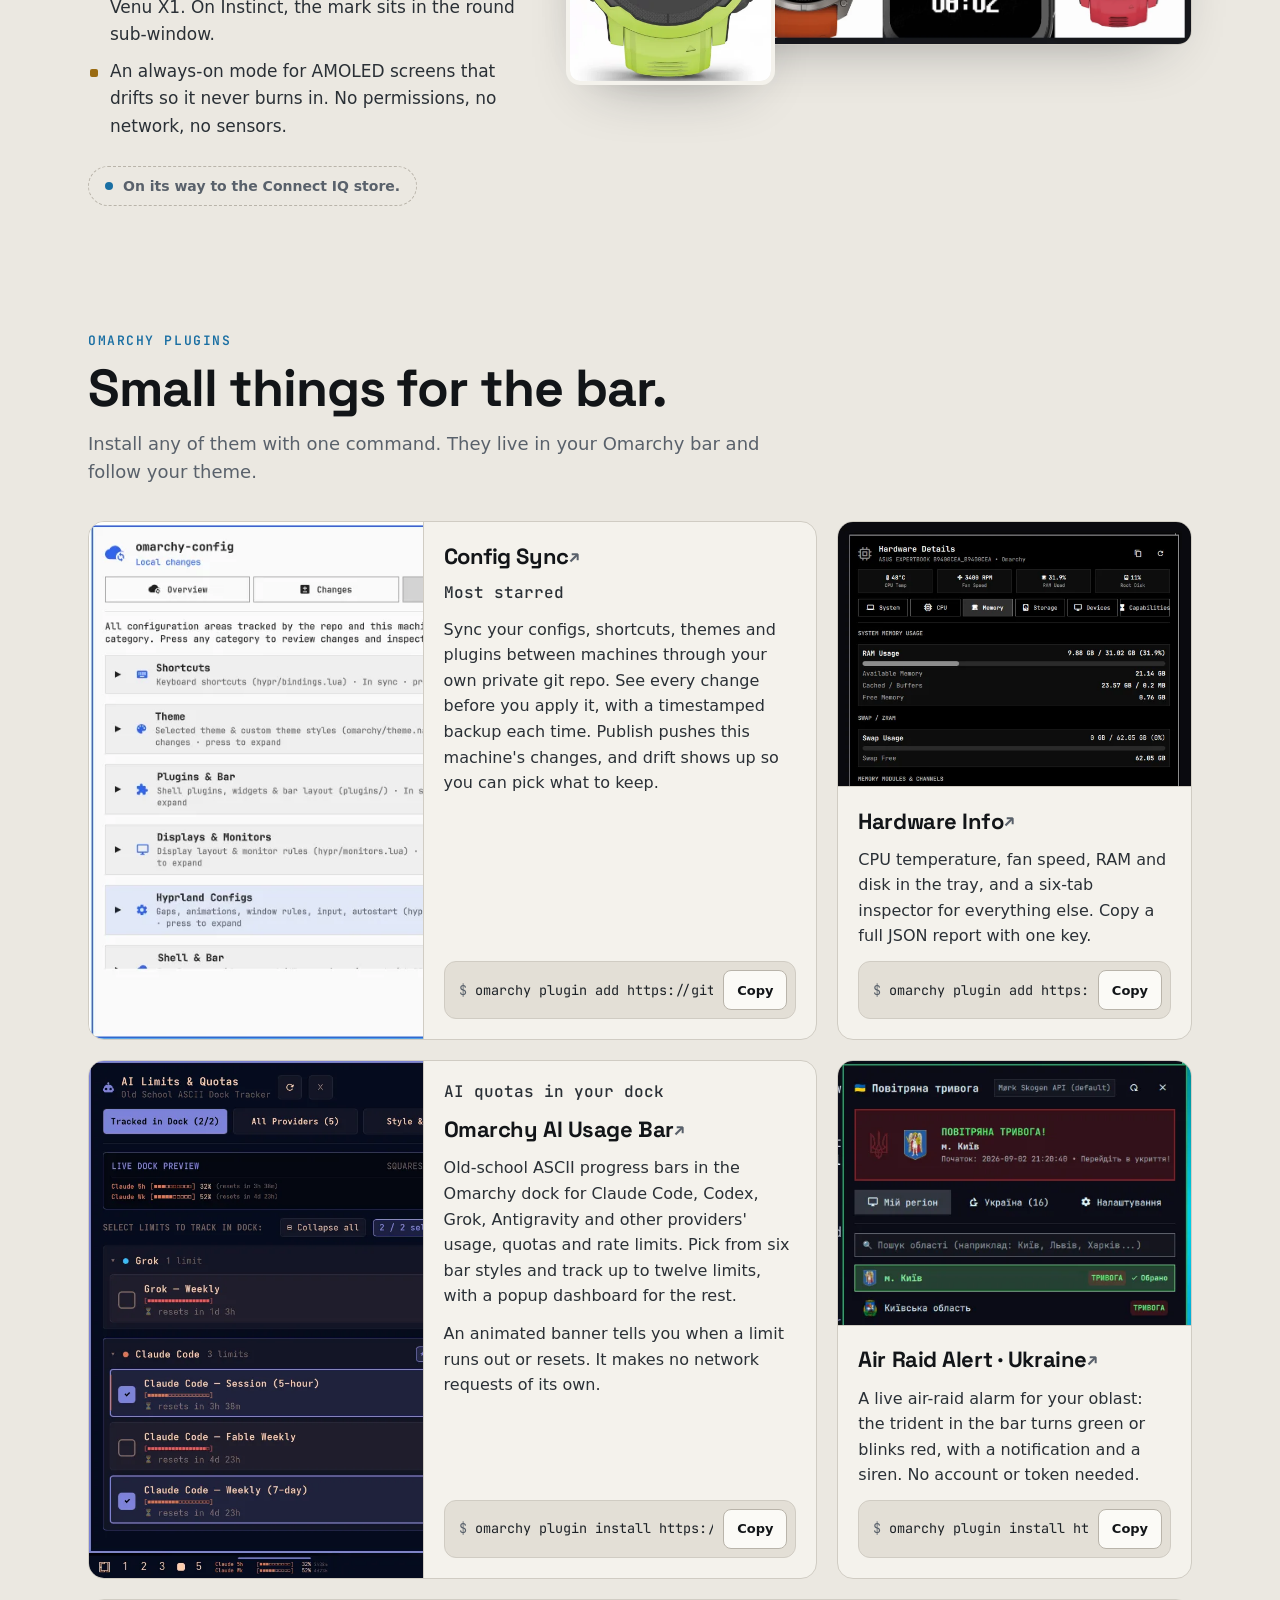
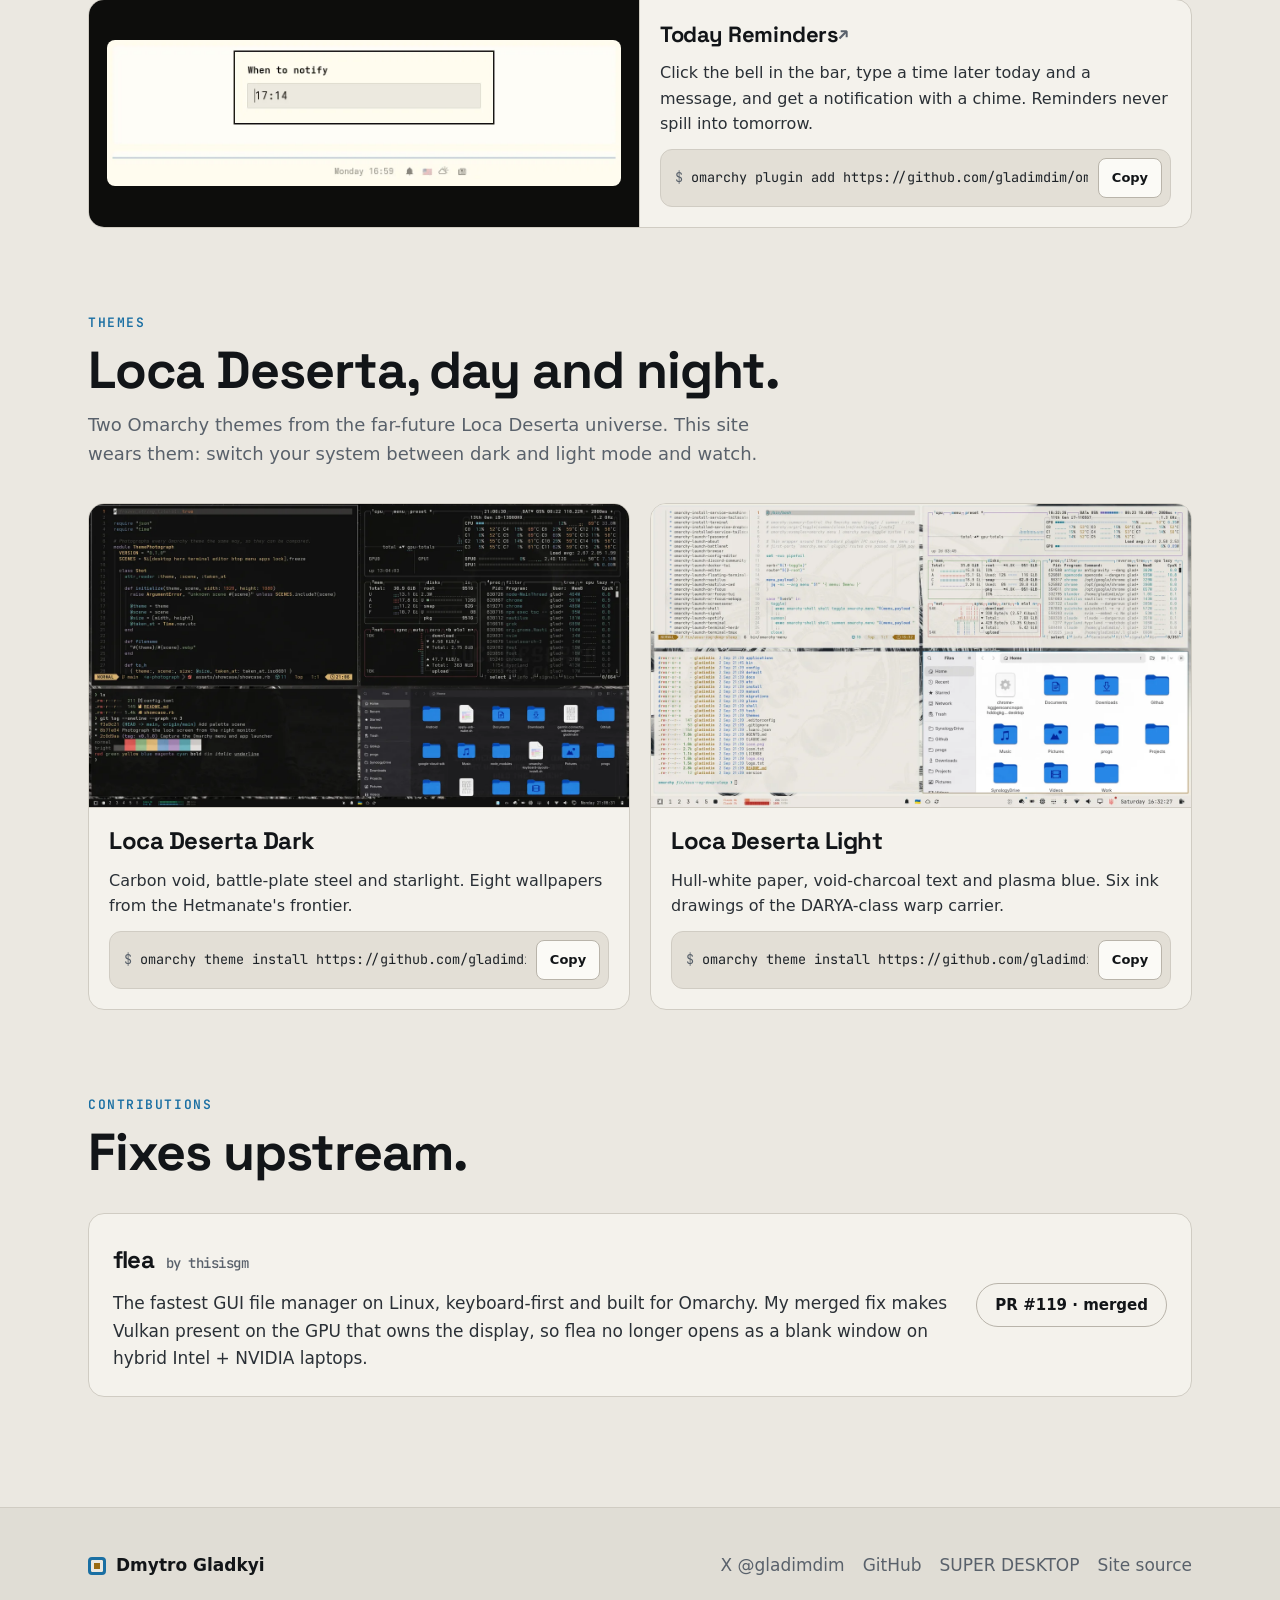
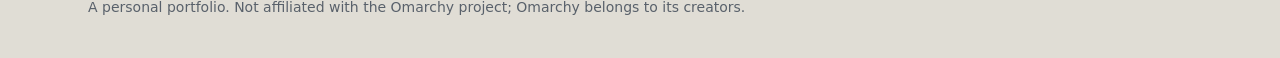
==== commit e2e16700: "Brand the site as Omarchy by @gladimdim The header title now reads "Omarchy by @gladimdim" and links" ====
--- a/index.html
+++ b/index.html
@@ -4,31 +4,53 @@
 <meta charset="utf-8">
 <meta name="viewport" content="width=device-width, initial-scale=1, viewport-fit=cover">
 <title>Omarchy Works — Dmytro Gladkyi</title>
-<meta name="description" content="Open-source apps, plugins, a phone keyboard, Wear OS and Garmin watch faces and themes for Omarchy Linux, by Dmytro Gladkyi: SUPER DESKTOP, Omakey, Omarchy AI Watch and more.">
+<meta name="description" content="Apps, plugins, a phone keyboard, Wear OS and Garmin watch faces and themes for Omarchy Linux, by Dmytro Gladkyi: SUPER DESKTOP, Omakey, Omarchy AI Watch and more.">
 <meta name="author" content="Dmytro Gladkyi">
 <meta name="color-scheme" content="dark light">
 <meta name="theme-color" content="#10100f" media="(prefers-color-scheme: dark)">
 <meta name="theme-color" content="#ebe8e1" media="(prefers-color-scheme: light)">
 <link rel="canonical" href="https://omarchy.dmytrogladkyi.com/">
+<link rel="icon" href="favicon.ico" sizes="32x32">
 <link rel="icon" href="assets/favicon.svg" type="image/svg+xml">
 <link rel="apple-touch-icon" href="assets/apple-touch-icon.png">
 
 <meta property="og:type" content="website">
 <meta property="og:site_name" content="Omarchy Works">
+<meta property="og:locale" content="en_US">
 <meta property="og:url" content="https://omarchy.dmytrogladkyi.com/">
 <meta property="og:title" content="Omarchy Works — tools I build for Omarchy Linux">
 <meta property="og:description" content="SUPER DESKTOP, Omakey, watch faces for Wear OS and Garmin, Omarchy plugins and themes. By Dmytro Gladkyi.">
-<meta property="og:image" content="https://omarchy.dmytrogladkyi.com/assets/social-card.jpg">
+<meta property="og:image" content="https://omarchy.dmytrogladkyi.com/assets/social-card.jpg?v=3">
+<meta property="og:image:secure_url" content="https://omarchy.dmytrogladkyi.com/assets/social-card.jpg?v=3">
 <meta property="og:image:type" content="image/jpeg">
 <meta property="og:image:width" content="1200">
 <meta property="og:image:height" content="630">
-<meta property="og:image:alt" content="Omarchy Works by Dmytro Gladkyi: SUPER DESKTOP, Omakey, Omarchy AI Watch, plugins and themes, shown as screenshots beside an armoured knight.">
+<meta property="og:image:alt" content="Omarchy Works by Dmytro Gladkyi: SUPER DESKTOP, Omakey, Omarchy AI Watch, a Garmin watch face, plugins and themes, shown beside an armoured knight.">
 <meta name="twitter:card" content="summary_large_image">
+<meta name="twitter:site" content="@gladimdim">
+<meta name="twitter:creator" content="@gladimdim">
 <meta name="twitter:title" content="Omarchy Works — tools I build for Omarchy Linux">
 <meta name="twitter:description" content="SUPER DESKTOP, Omakey, watch faces for Wear OS and Garmin, Omarchy plugins and themes. By Dmytro Gladkyi.">
-<meta name="twitter:image" content="https://omarchy.dmytrogladkyi.com/assets/social-card.jpg">
-<meta name="twitter:image:alt" content="Omarchy Works by Dmytro Gladkyi: SUPER DESKTOP, Omakey, Omarchy AI Watch, plugins and themes, shown as screenshots beside an armoured knight.">
-
+<meta name="twitter:image" content="https://omarchy.dmytrogladkyi.com/assets/social-card.jpg?v=3">
+<meta name="twitter:image:alt" content="Omarchy Works by Dmytro Gladkyi: SUPER DESKTOP, Omakey, Omarchy AI Watch, a Garmin watch face, plugins and themes, shown beside an armoured knight.">
+
+<script type="application/ld+json">
+{
+  "@context": "https://schema.org",
+  "@type": "WebSite",
+  "name": "Omarchy Works",
+  "url": "https://omarchy.dmytrogladkyi.com/",
+  "description": "Apps, plugins, a phone keyboard, Wear OS and Garmin watch faces and themes for Omarchy Linux.",
+  "inLanguage": "en",
+  "image": "https://omarchy.dmytrogladkyi.com/assets/social-card.jpg?v=3",
+  "author": {
+    "@type": "Person",
+    "name": "Dmytro Gladkyi",
+    "url": "https://github.com/gladimdim",
+    "sameAs": ["https://github.com/gladimdim", "https://x.com/gladimdim"]
+  }
+}
+</script>
 <link rel="preconnect" href="https://fonts.googleapis.com">
 <link rel="preconnect" href="https://fonts.gstatic.com" crossorigin>
 <link rel="stylesheet" href="https://fonts.googleapis.com/css2?family=JetBrains+Mono:wght@400;600&family=Space+Grotesk:wght@500;600;700&display=swap">
@@ -40,7 +62,7 @@
 
 <header class="nav">
   <div class="wrap nav-row">
-    <a class="brand" href="#top" aria-label="Omarchy Works, back to top"><span class="mark" aria-hidden="true"></span>omarchy<span class="dim">.works</span></a>
+    <a class="brand" href="https://x.com/gladimdim" aria-label="Omarchy by @gladimdim on X"><span class="mark" aria-hidden="true"></span>Omarchy <span class="dim">by</span> <span class="handle">@gladimdim</span></a>
     <nav class="nav-links" aria-label="Sections">
       <a href="#apps">Apps</a>
       <a href="#plugins">Plugins</a>
@@ -274,6 +296,7 @@
   <div class="wrap footer-row">
     <p><span class="mark" aria-hidden="true"></span><strong>Dmytro Gladkyi</strong></p>
     <nav aria-label="Elsewhere">
+      <a href="https://x.com/gladimdim">X @gladimdim</a>
       <a href="https://github.com/gladimdim">GitHub</a>
       <a href="https://superdesktop.dmytrogladkyi.com/">SUPER DESKTOP</a>
       <a href="https://github.com/gladimdim/omarchy-works">Site source</a>
--- a/assets/site.css
+++ b/assets/site.css
@@ -58,6 +58,8 @@
   margin: 0; background: var(--bg); color: var(--body);
   font: 17px/1.6 var(--sans); -webkit-font-smoothing: antialiased; overflow-x: hidden;
 }
+/* clip, unlike hidden, also stops phones panning sideways and keeps the nav sticky. */
+@supports (overflow: clip) { html, body { overflow-x: clip; } }
 img, video { display: block; max-width: 100%; height: auto; }
 a { color: var(--accent); text-decoration: none; }
 a:hover { text-decoration: underline; text-underline-offset: 3px; }
@@ -90,7 +92,13 @@
   font: 700 18px/1 var(--display); color: var(--text); letter-spacing: -0.01em;
 }
 .brand:hover { text-decoration: none; }
-.brand .dim { color: var(--muted); font-weight: 500; }
+.brand { gap: 0; white-space: nowrap; }
+.brand .mark { margin-right: 10px; }
+.brand .dim { color: var(--muted); font-weight: 500; margin: 0 .3em; }
+.brand .handle { color: var(--accent); }
+.brand:hover .handle { text-decoration: underline; text-underline-offset: 3px; }
+@media (max-width: 419px) { .nav .btn.small { display: none; } }
+@media (max-width: 339px) { .brand { font-size: 16px; } }
 .nav-links { display: flex; gap: 4px; margin-left: auto; }
 .nav-links a {
   display: inline-flex; align-items: center; min-height: 44px; padding: 0 12px; border-radius: 999px;
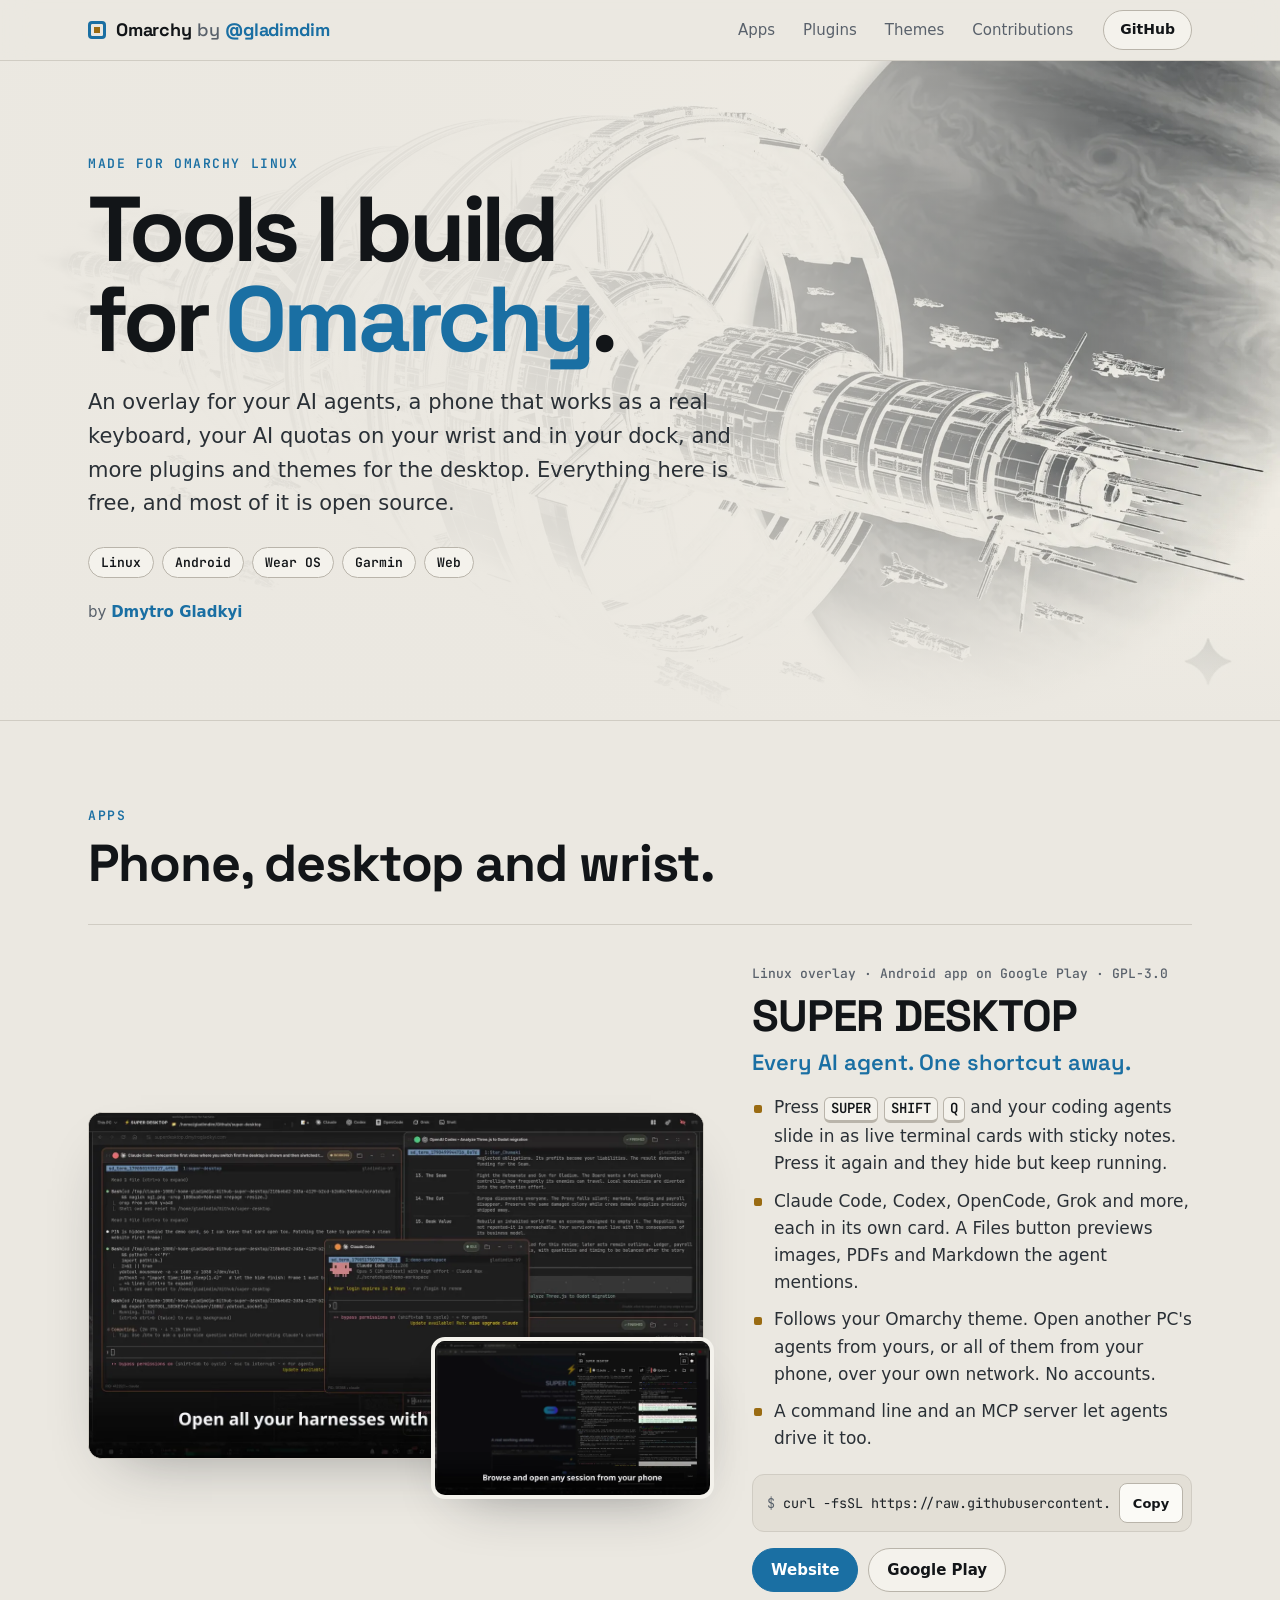
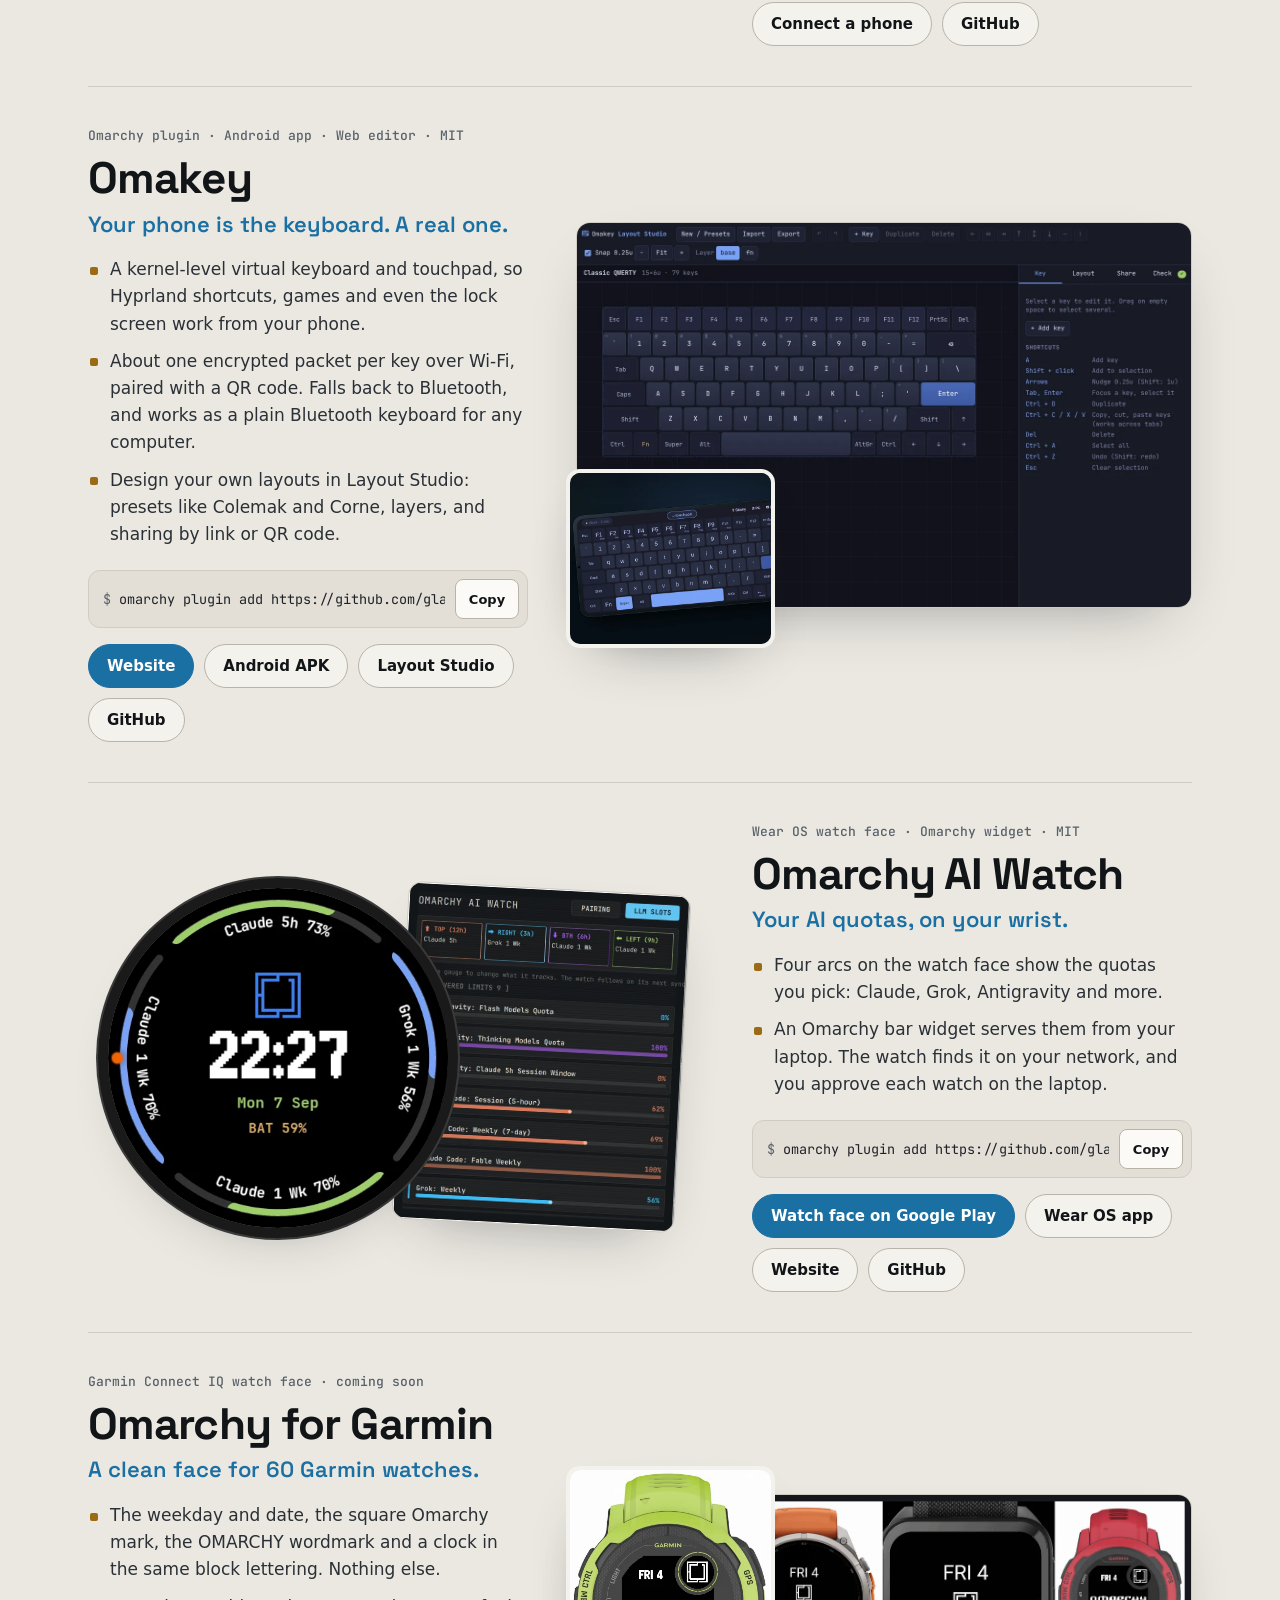
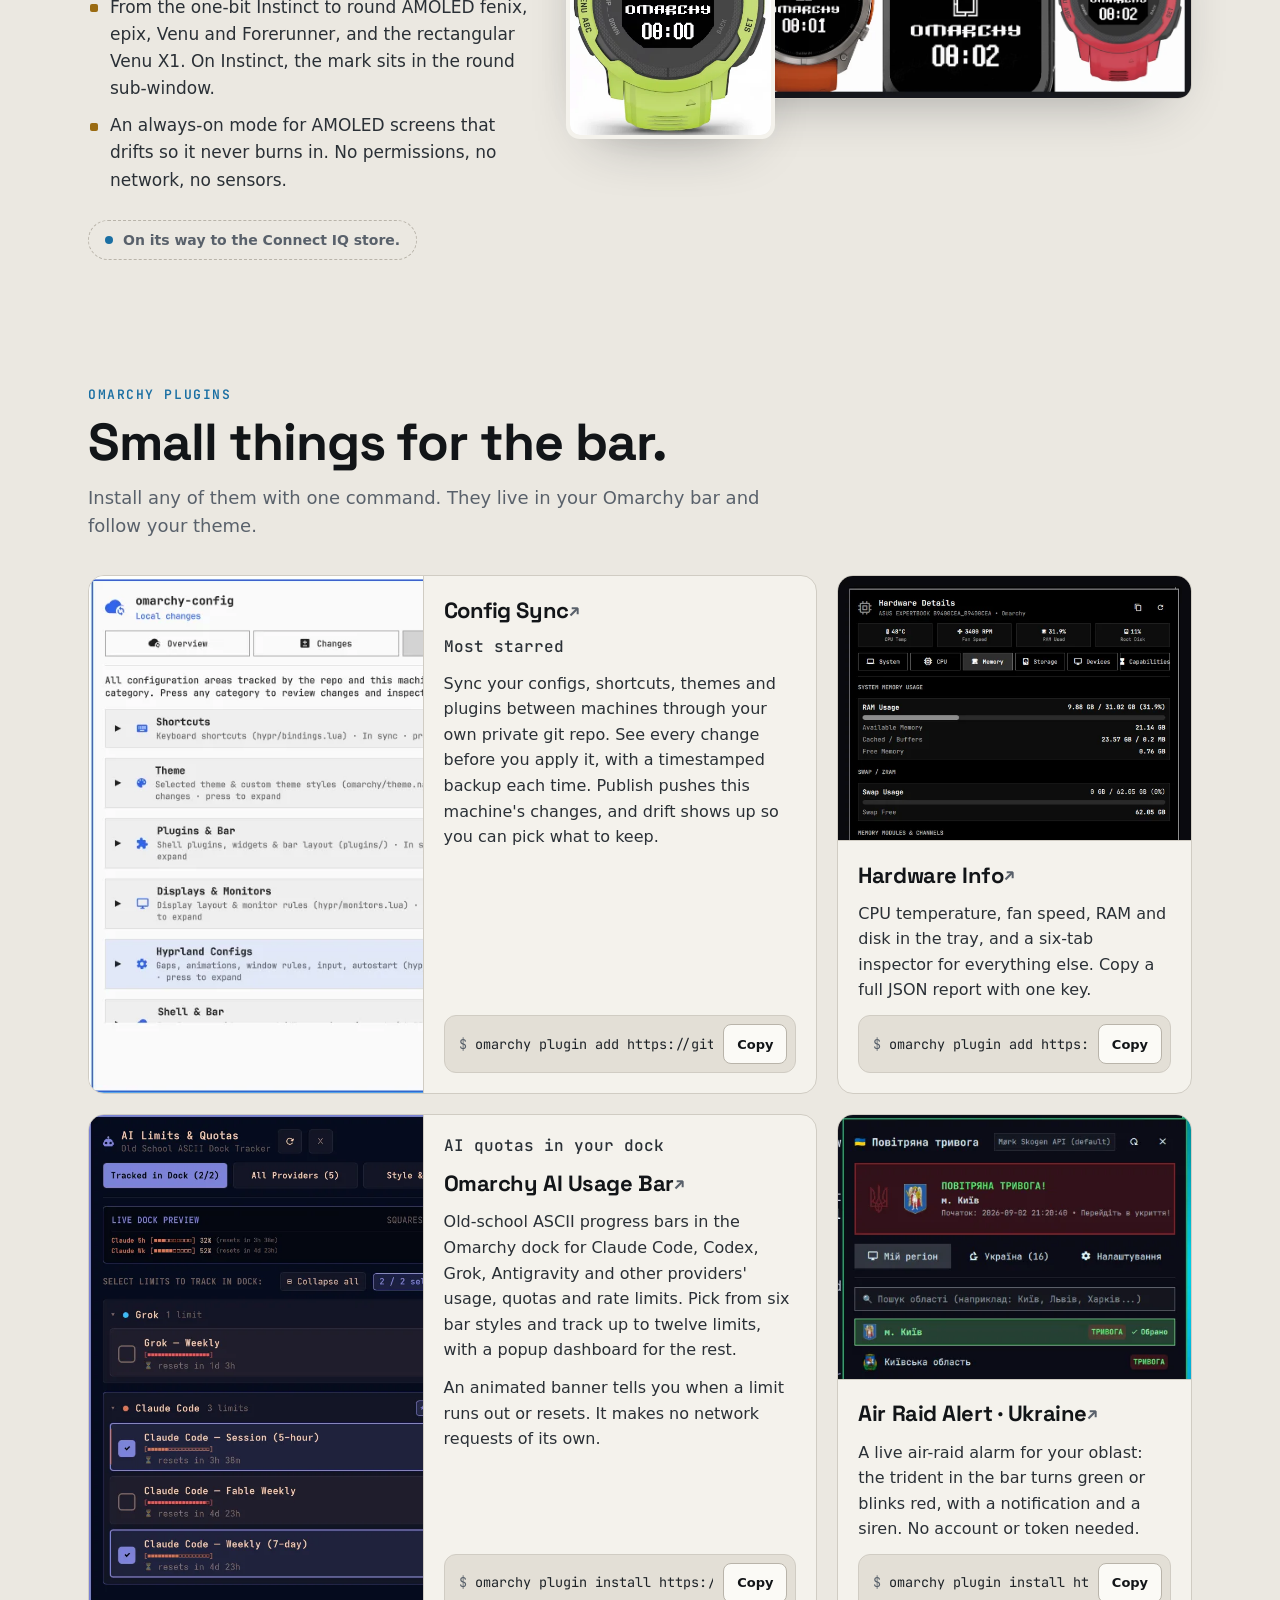
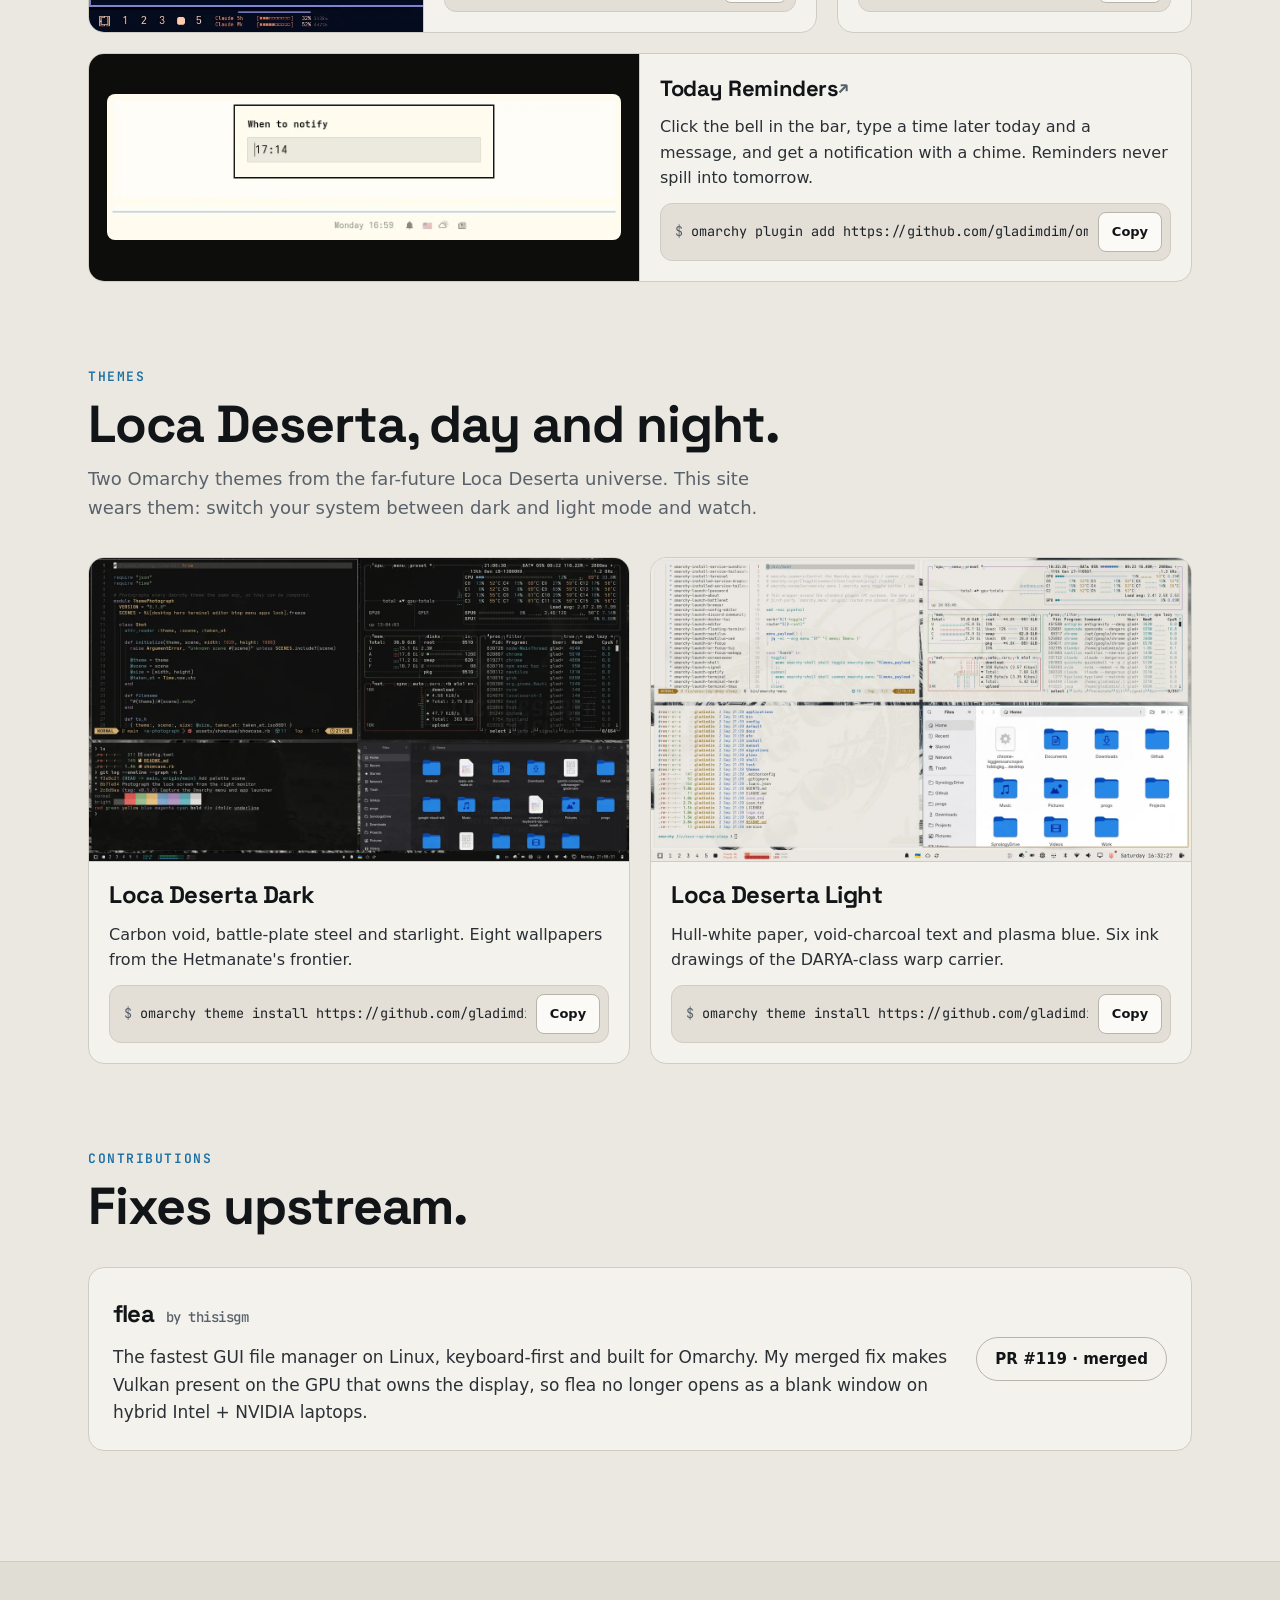
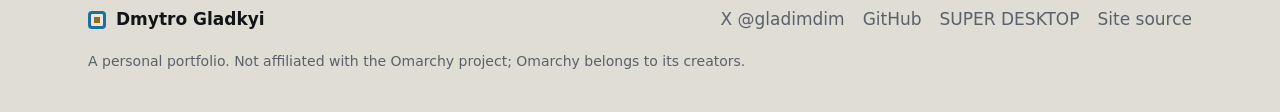
==== commit 02abc88c: "Link SUPER DESKTOP's Android app on Google Play Co-Authored-By: Claude Opus 5.5 <noreply@anthropic.c" ====
--- a/index.html
+++ b/index.html
@@ -104,7 +104,7 @@
           <img class="shot inset" src="assets/img/super-desktop-phone.webp" alt="The SUPER DESKTOP Android app on a foldable phone, listing the PC's agent sessions" width="1280" height="720" loading="lazy">
         </div>
         <div class="feature-copy">
-          <p class="tag">Linux overlay · Android companion · GPL-3.0</p>
+          <p class="tag">Linux overlay · Android app on Google Play · GPL-3.0</p>
           <h3>SUPER DESKTOP</h3>
           <p class="tagline">Every AI agent. One shortcut away.</p>
           <ul class="points">
@@ -116,8 +116,9 @@
           <div class="cmd"><code>curl -fsSL https://raw.githubusercontent.com/gladimdim/super-desktop/master/install.sh | bash</code><button type="button" class="copy">Copy</button></div>
           <div class="links">
             <a class="btn primary" href="https://superdesktop.dmytrogladkyi.com/">Website</a>
+            <a class="btn" href="https://play.google.com/store/apps/details?id=com.gladimdim.superdesktop">Google Play</a>
+            <a class="btn" href="https://superdesktop.dmytrogladkyi.com/connect.html">Connect a phone</a>
             <a class="btn" href="https://github.com/gladimdim/super-desktop">GitHub</a>
-            <a class="btn" href="https://superdesktop.dmytrogladkyi.com/connect.html">Connect a phone</a>
           </div>
         </div>
       </article>
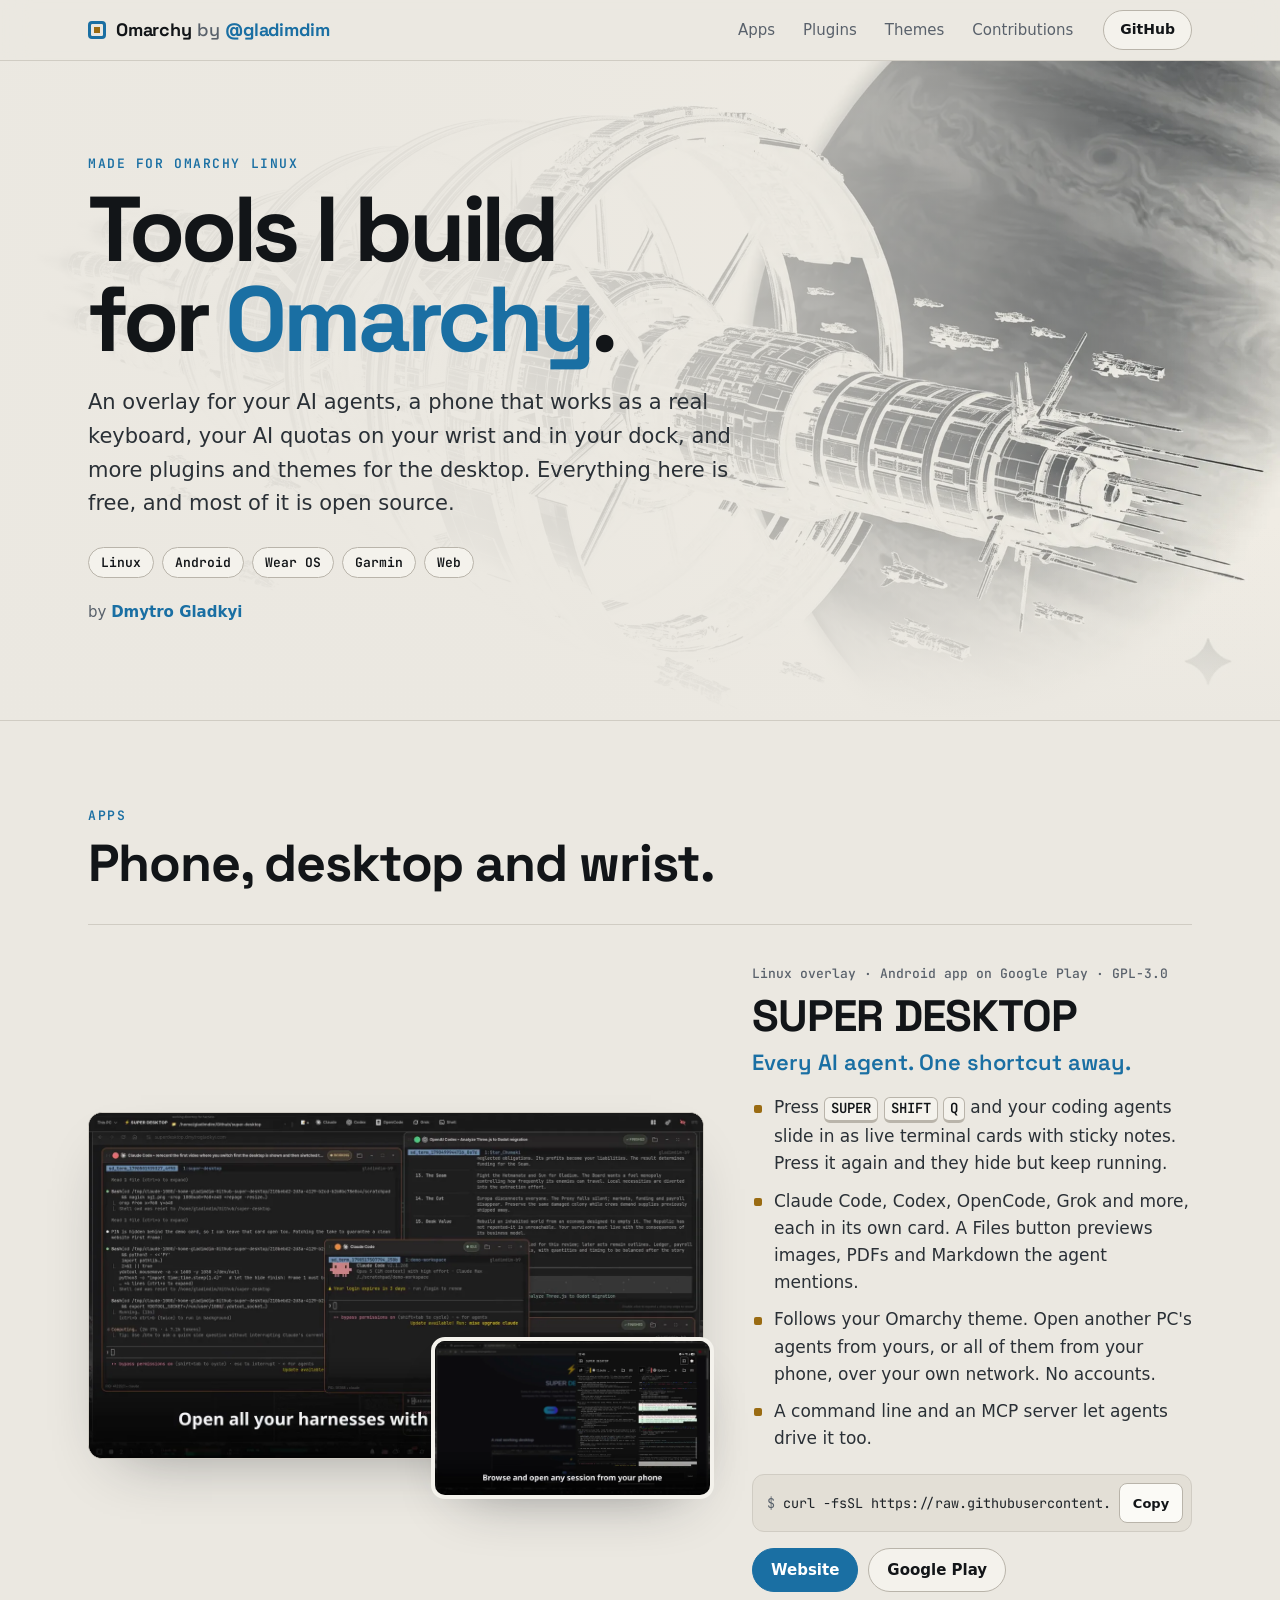
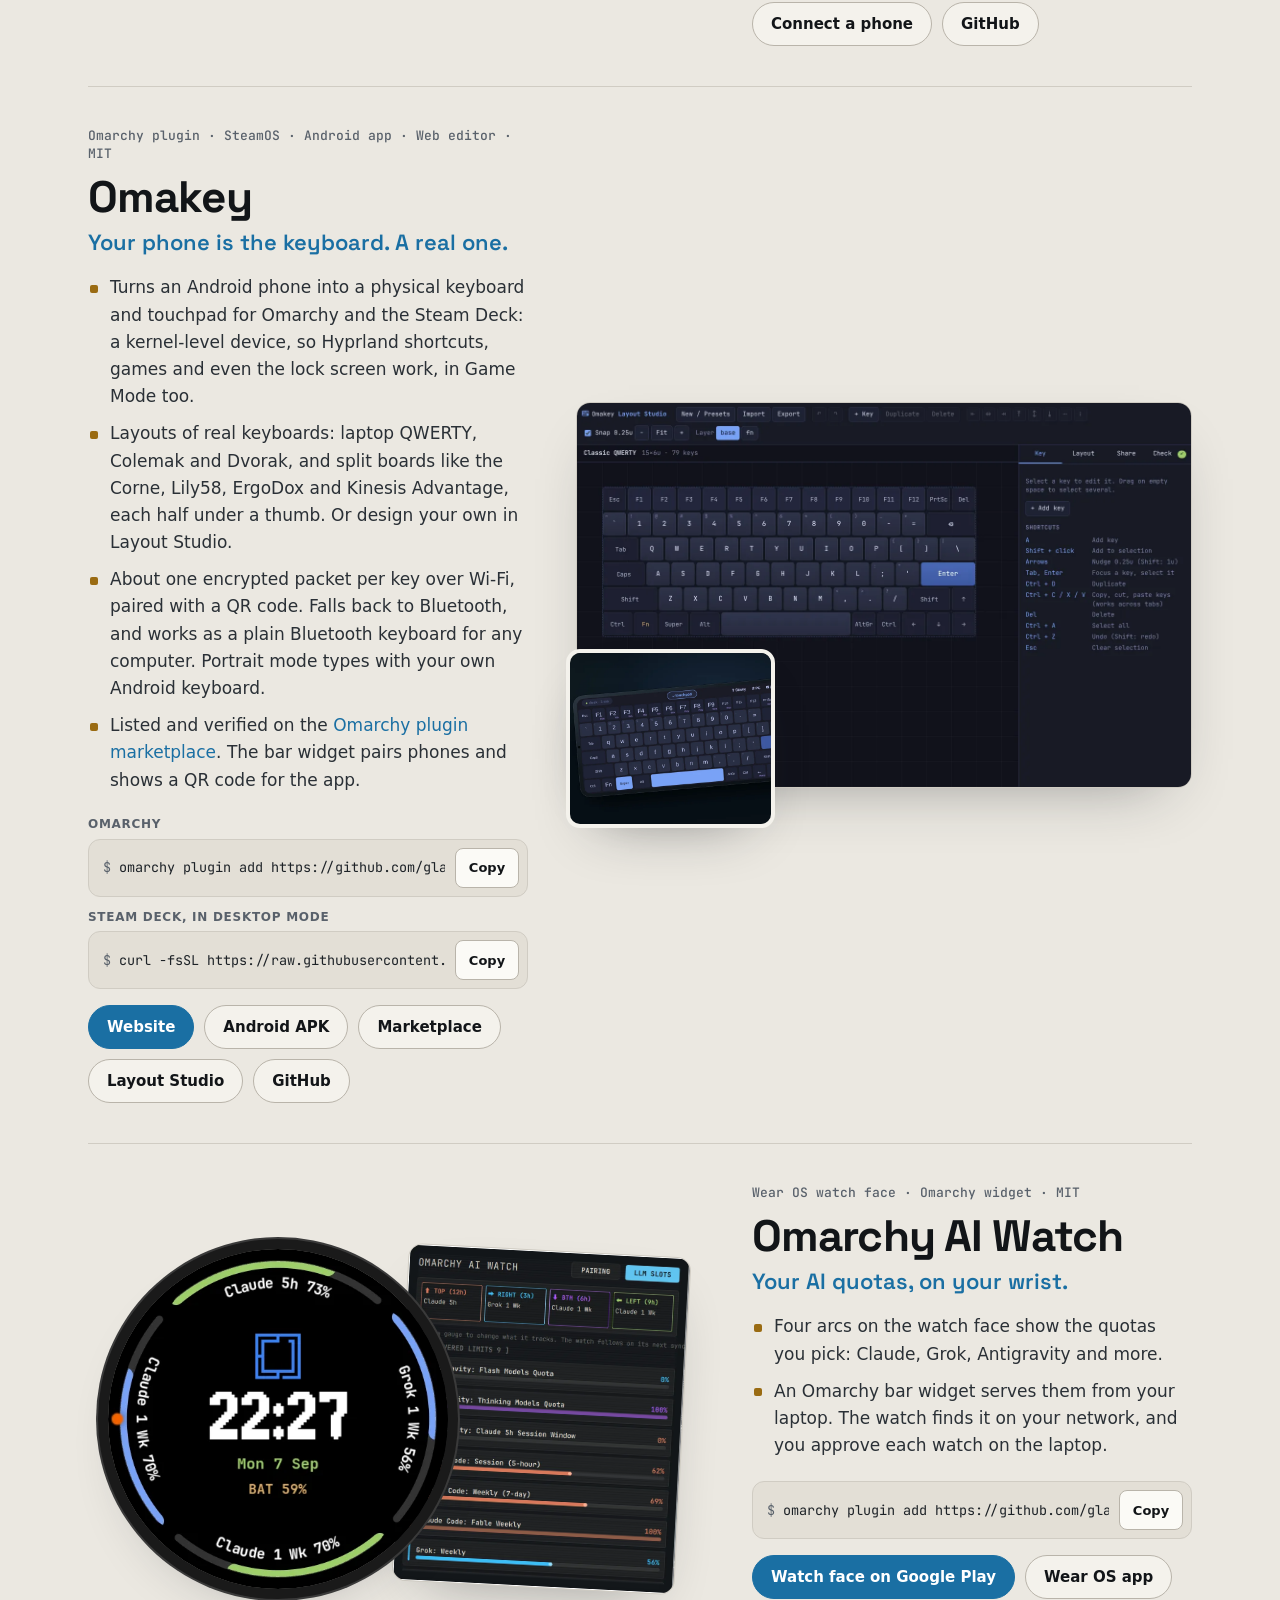
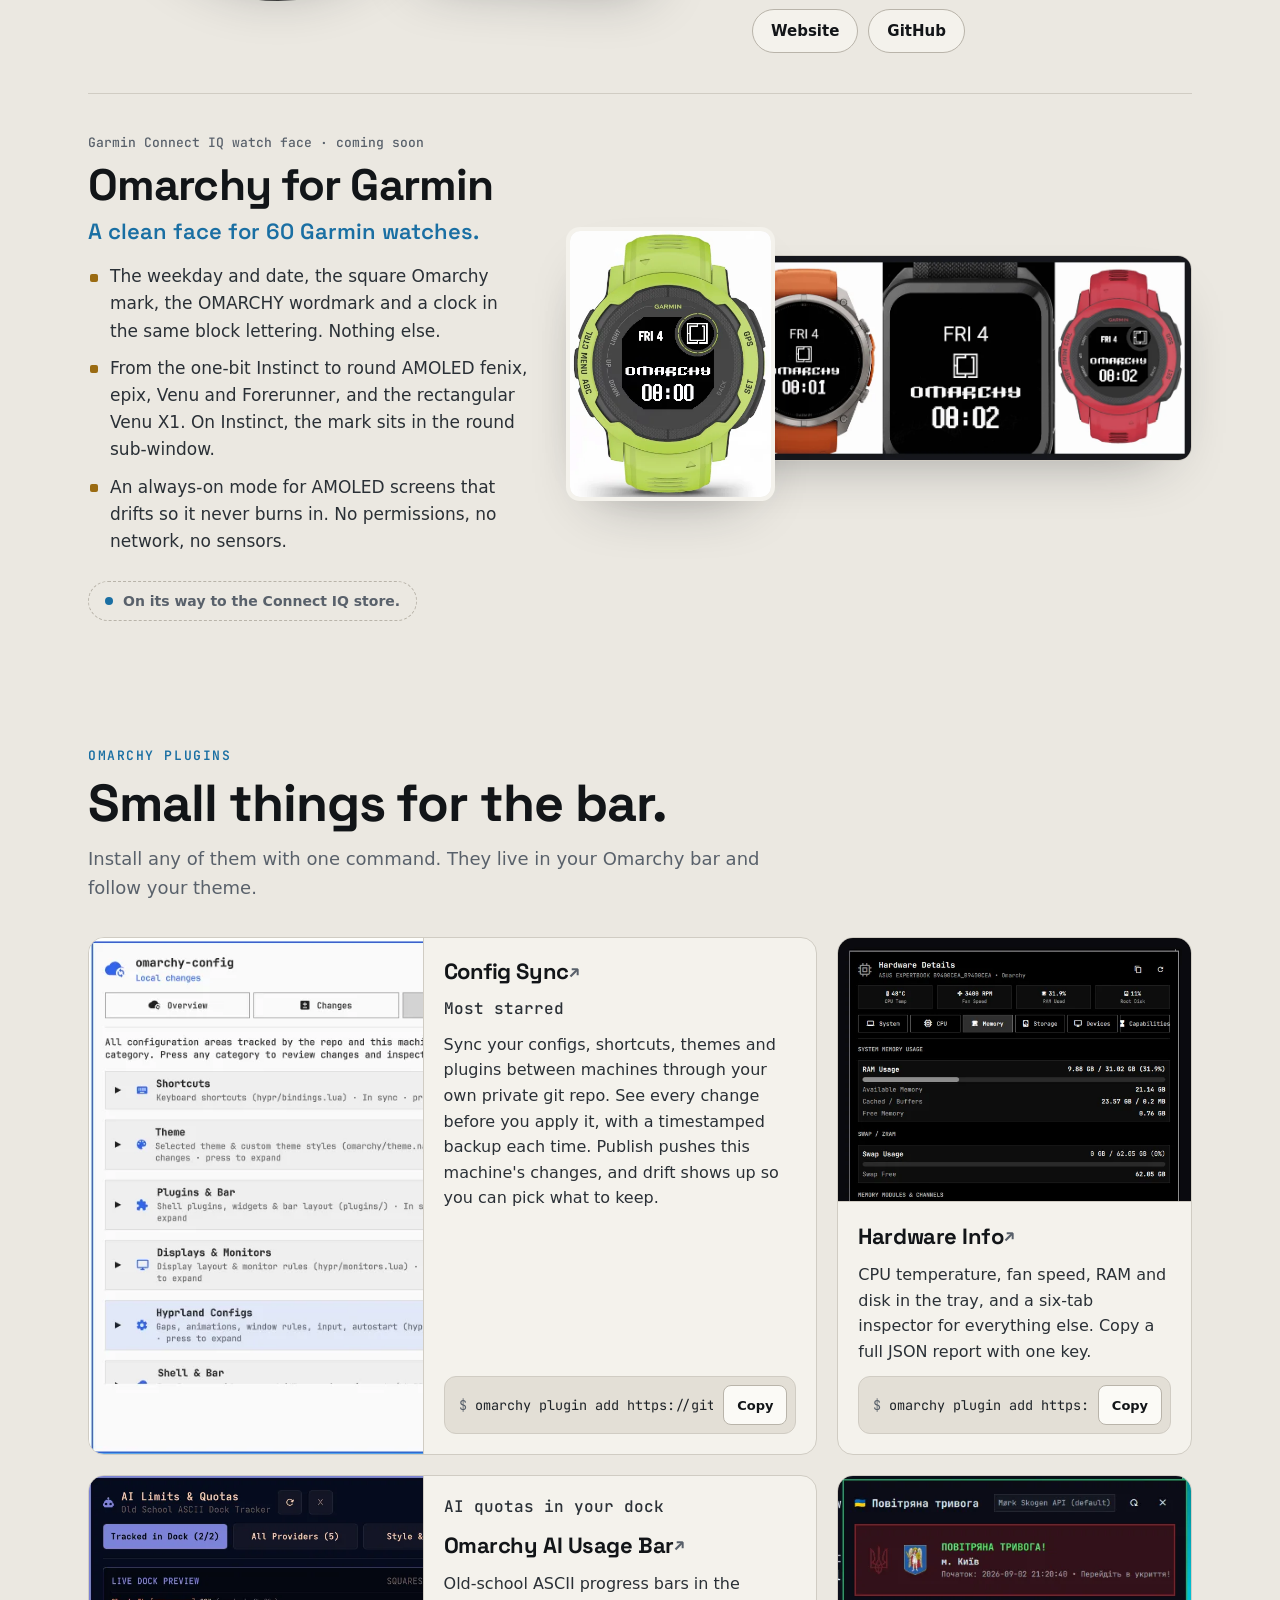
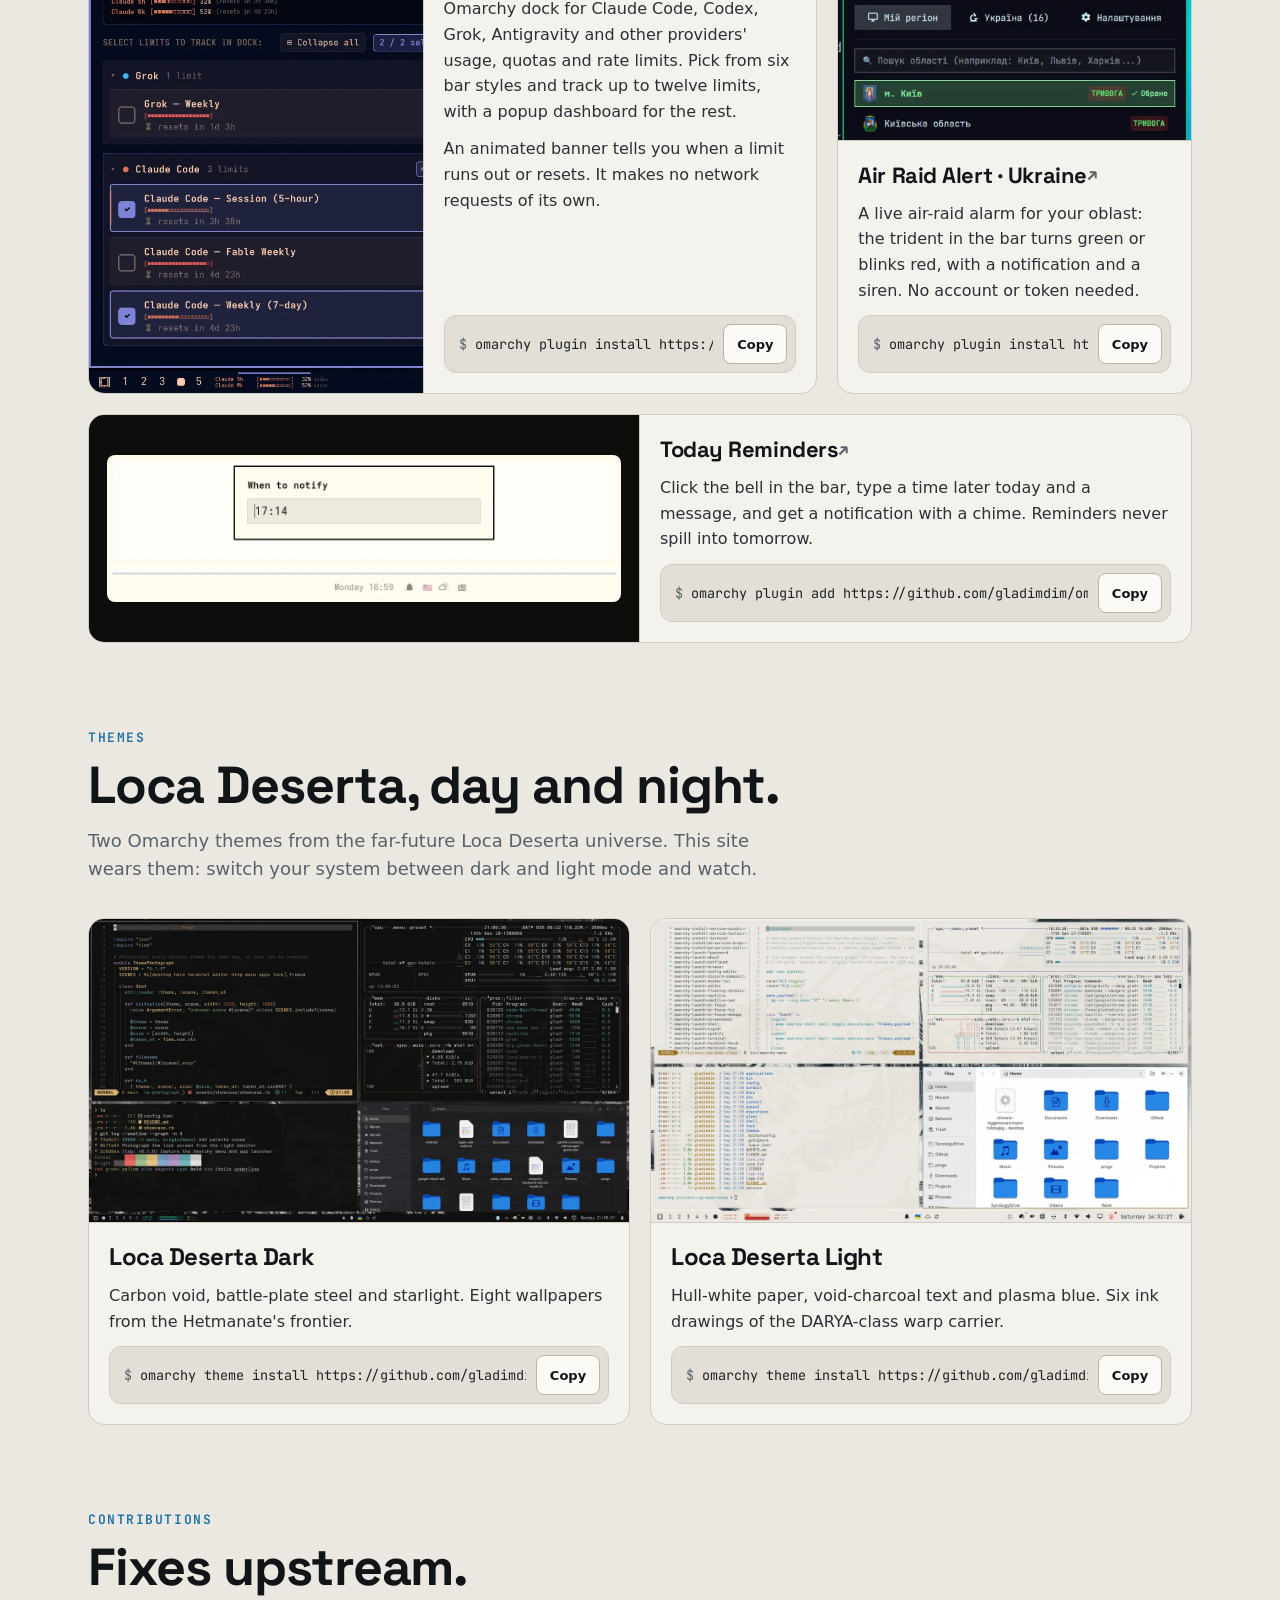
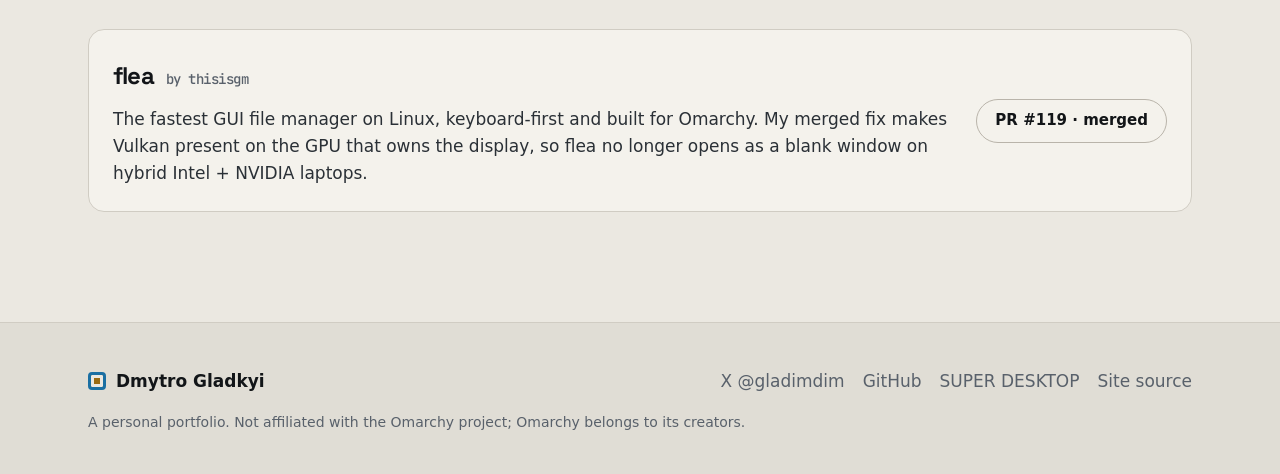
==== commit eca84a9b: "Omakey: a physical keyboard for Omarchy, the Steam Deck and any computer The card says the phone bec" ====
--- a/index.html
+++ b/index.html
@@ -129,18 +129,23 @@
           <img class="shot inset" src="assets/img/omakey.webp" alt="The Omakey keyboard on a phone held sideways" width="660" height="560" loading="lazy">
         </div>
         <div class="feature-copy">
-          <p class="tag">Omarchy plugin · Android app · Web editor · MIT</p>
+          <p class="tag">Omarchy plugin · SteamOS · Android app · Web editor · MIT</p>
           <h3>Omakey</h3>
           <p class="tagline">Your phone is the keyboard. A real one.</p>
           <ul class="points">
-            <li>A kernel-level virtual keyboard and touchpad, so Hyprland shortcuts, games and even the lock screen work from your phone.</li>
-            <li>About one encrypted packet per key over Wi-Fi, paired with a QR code. Falls back to Bluetooth, and works as a plain Bluetooth keyboard for any computer.</li>
-            <li>Design your own layouts in Layout Studio: presets like Colemak and Corne, layers, and sharing by link or QR code.</li>
+            <li>Turns an Android phone into a physical keyboard and touchpad for Omarchy and the Steam Deck: a kernel-level device, so Hyprland shortcuts, games and even the lock screen work, in Game Mode too.</li>
+            <li>Layouts of real keyboards: laptop QWERTY, Colemak and Dvorak, and split boards like the Corne, Lily58, ErgoDox and Kinesis Advantage, each half under a thumb. Or design your own in Layout Studio.</li>
+            <li>About one encrypted packet per key over Wi-Fi, paired with a QR code. Falls back to Bluetooth, and works as a plain Bluetooth keyboard for any computer. Portrait mode types with your own Android keyboard.</li>
+            <li>Listed and verified on the <a href="https://omarchyplugins.com/plugin.html?id=gladimdim.omakey">Omarchy plugin marketplace</a>. The bar widget pairs phones and shows a QR code for the app.</li>
           </ul>
-          <div class="cmd"><code>omarchy plugin add https://github.com/gladimdim/omakey-omarchy-plugin --enable</code><button type="button" class="copy">Copy</button></div>
+          <p class="cmd-label">Omarchy</p>
+          <div class="cmd"><code>omarchy plugin add https://github.com/gladimdim/omakey-omarchy-plugin --enable &amp;&amp; ~/.config/omarchy/plugins/gladimdim.omakey/install.sh</code><button type="button" class="copy">Copy</button></div>
+          <p class="cmd-label">Steam Deck, in Desktop Mode</p>
+          <div class="cmd"><code>curl -fsSL https://raw.githubusercontent.com/gladimdim/omakey-omarchy-plugin/main/install-steamos.sh | bash</code><button type="button" class="copy">Copy</button></div>
           <div class="links">
             <a class="btn primary" href="https://gladimdim.github.io/omakey-omarchy-plugin/">Website</a>
             <a class="btn" href="https://github.com/gladimdim/omakey-mobile/releases/latest">Android APK</a>
+            <a class="btn" href="https://omarchyplugins.com/plugin.html?id=gladimdim.omakey">Marketplace</a>
             <a class="btn" href="https://gladimdim.github.io/omakey-layout-studio/">Layout Studio</a>
             <a class="btn" href="https://github.com/gladimdim/omakey-omarchy-plugin">GitHub</a>
           </div>
--- a/assets/site.css
+++ b/assets/site.css
@@ -232,6 +232,9 @@
 }
 .cmd .copy:hover { border-color: var(--accent); }
 .cmd .copy.done { color: var(--accent); border-color: var(--accent); }
+/* A label over a command when a project has one per platform. */
+.cmd-label { margin: 0 0 6px; font: 600 12px/1.4 var(--sans); letter-spacing: .06em; text-transform: uppercase; color: var(--muted); }
+.cmd + .cmd-label { margin-top: 12px; }
 @media (max-width: 719px) {
   .cmd { flex-wrap: wrap; }
   .cmd code { flex-basis: 100%; white-space: normal; overflow-wrap: anywhere; }
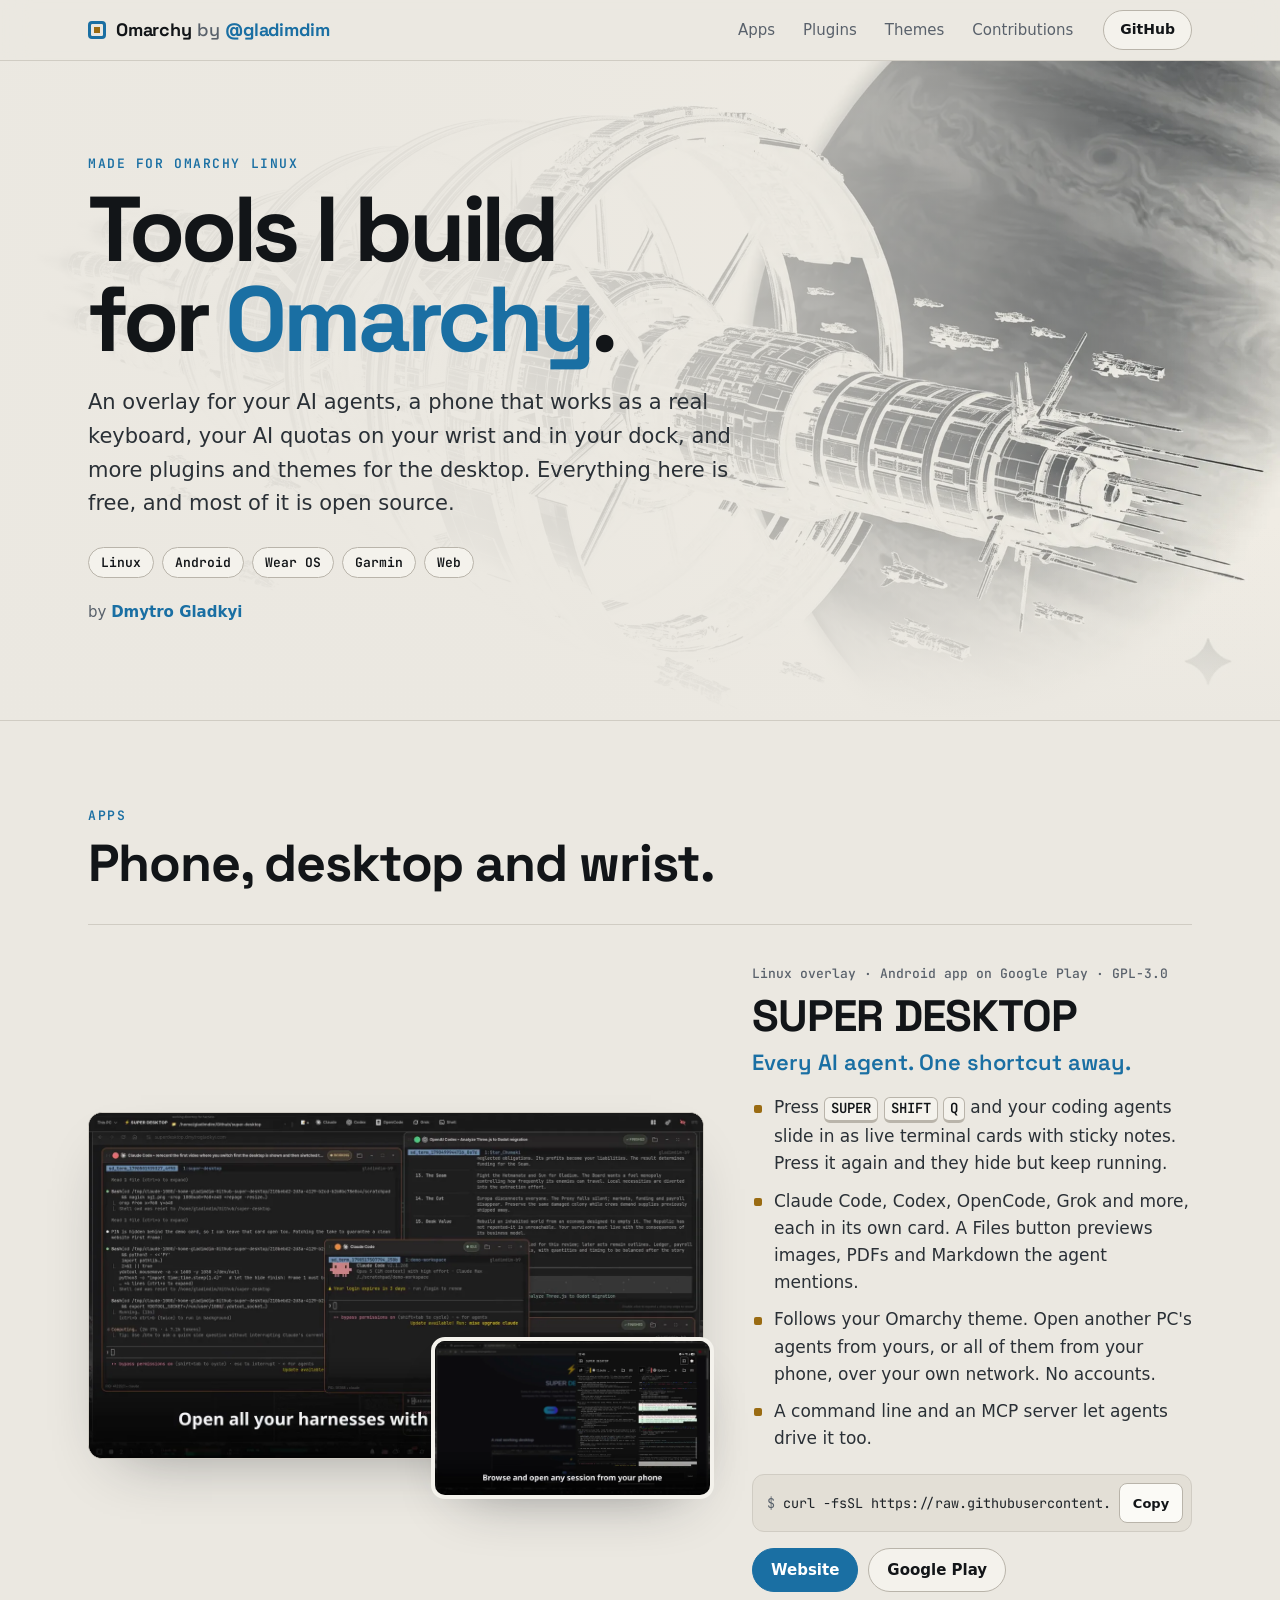
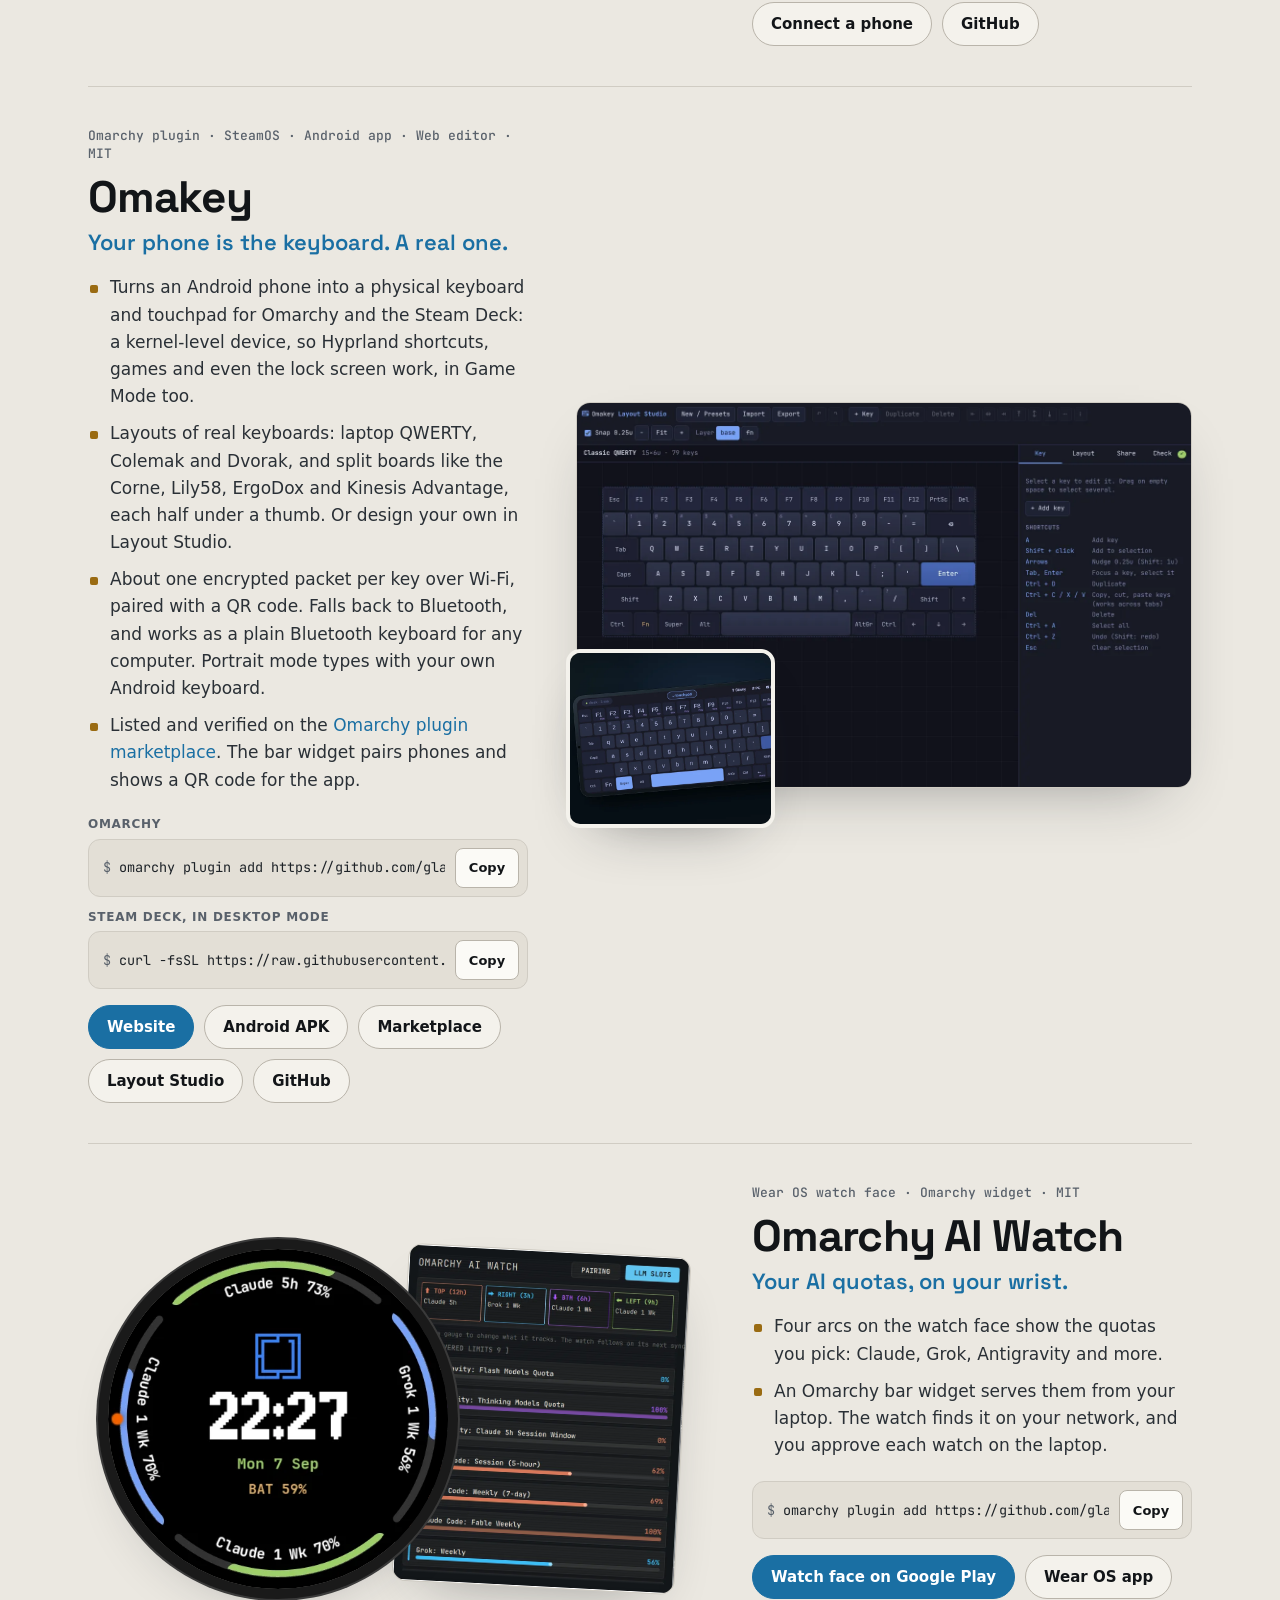
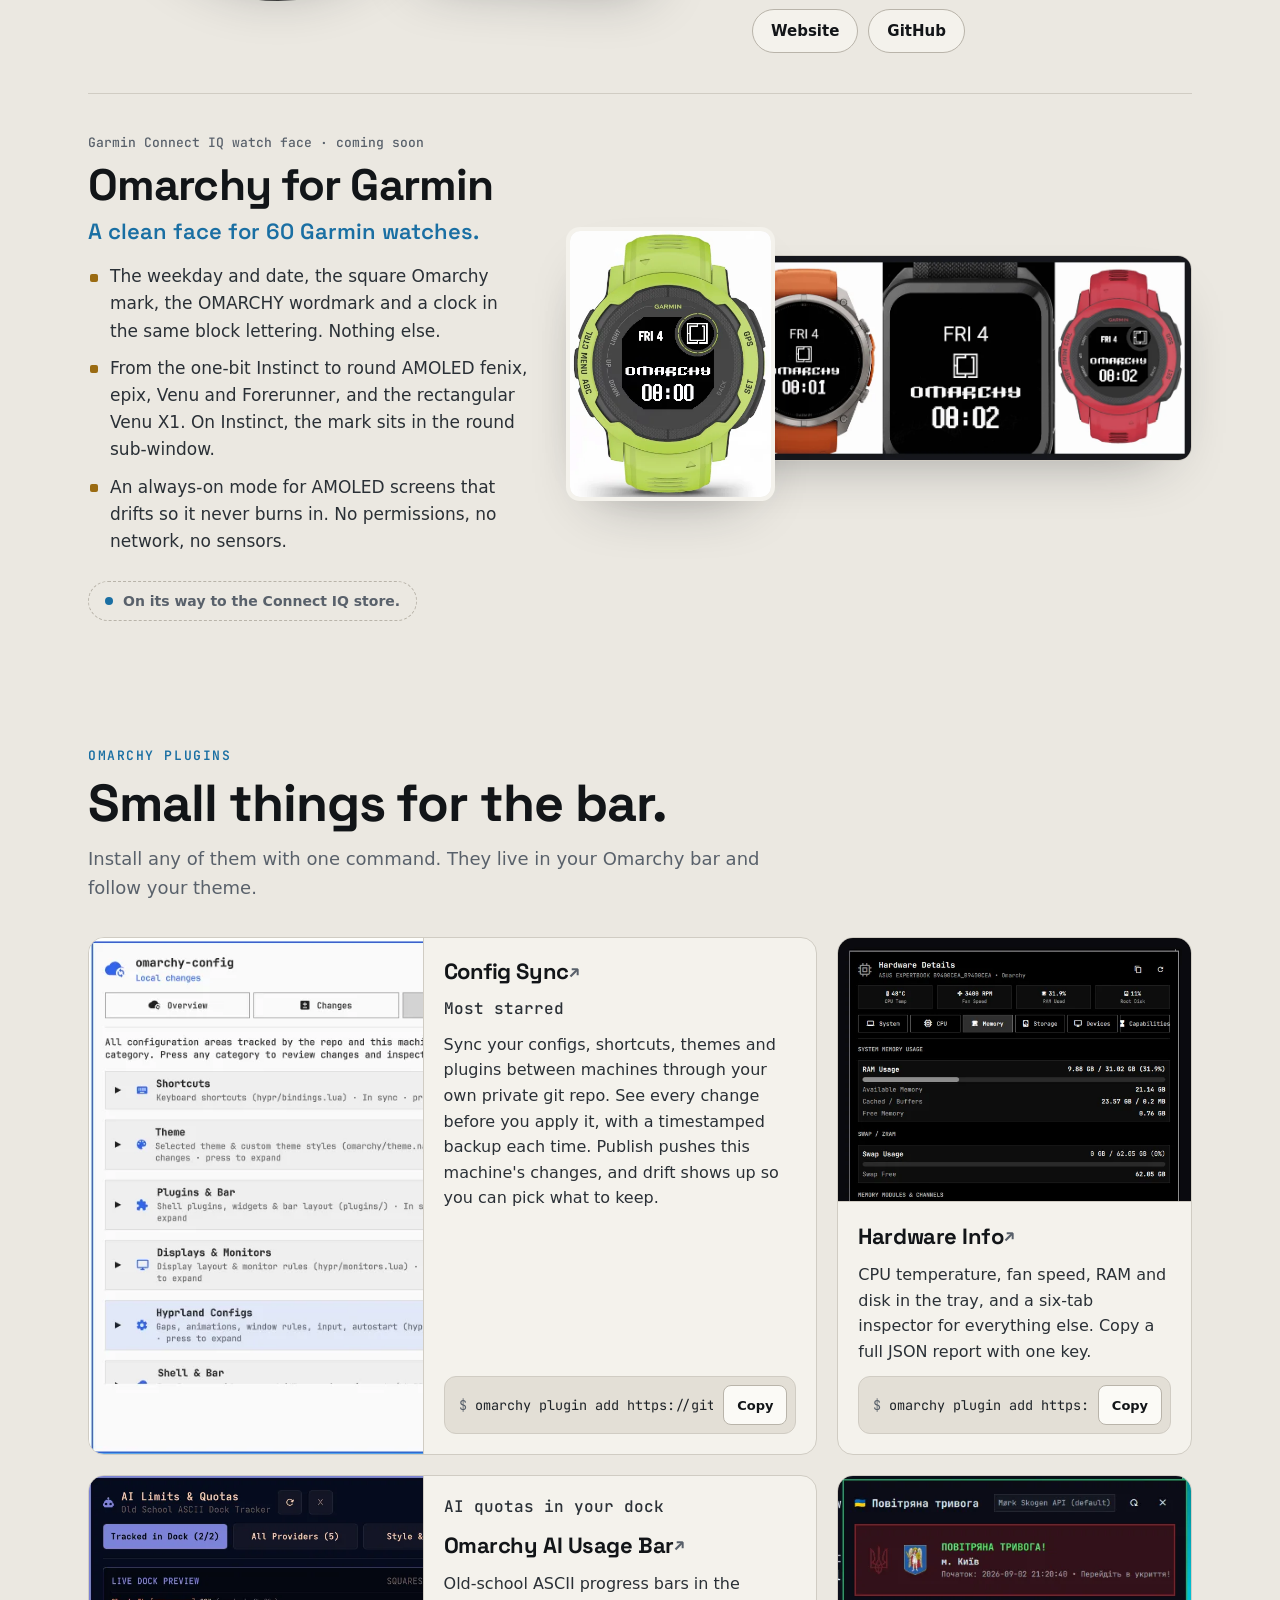
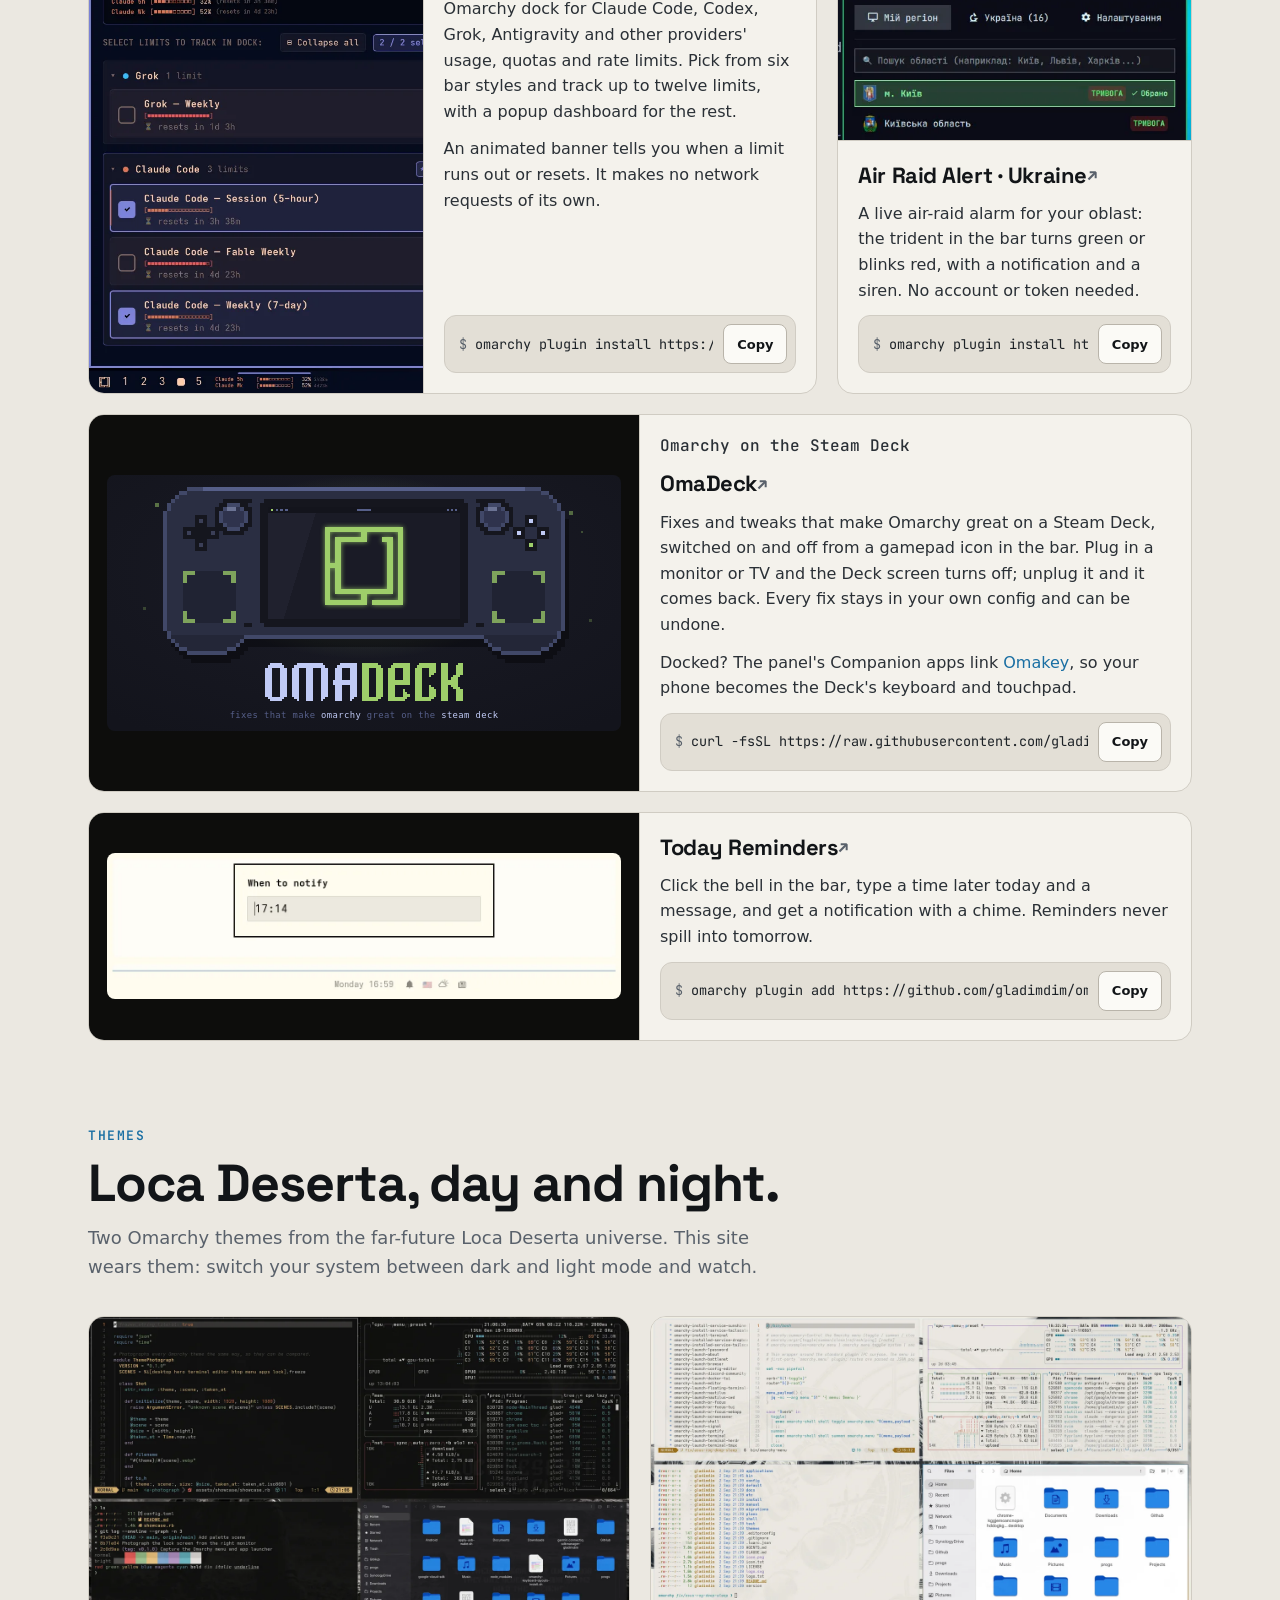
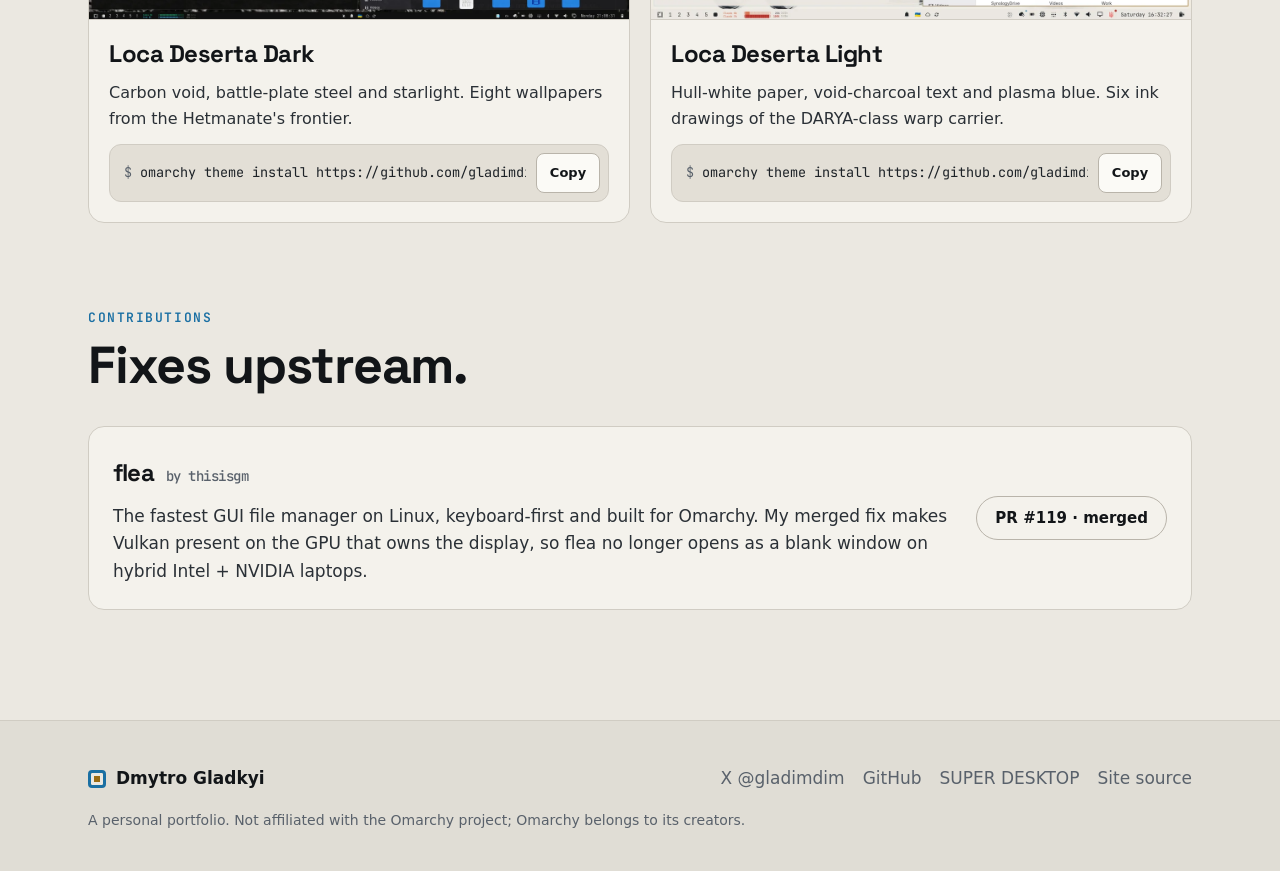
==== commit d4179bde: "Add OmaDeck: Omarchy fixes and tweaks for the Steam Deck A full-width card in the plugins section wi" ====
--- a/index.html
+++ b/index.html
@@ -239,6 +239,16 @@
             <div class="cmd"><code>omarchy plugin install https://github.com/gladimdim/omarchy-air-raid-alert-ukraine-plugin.git --enable</code><button type="button" class="copy">Copy</button></div>
           </div>
         </article>
+        <article class="card full reveal" id="omadeck">
+          <div class="card-shot contain"><img src="assets/img/omadeck.svg" alt="OmaDeck: a pixel-art Steam Deck showing the Omarchy logo" width="1280" height="640" loading="lazy"></div>
+          <div class="card-body">
+            <p class="tag">Omarchy on the Steam Deck</p>
+            <h3><a href="https://github.com/gladimdim/OmaDeck">OmaDeck</a></h3>
+            <p>Fixes and tweaks that make Omarchy great on a Steam Deck, switched on and off from a gamepad icon in the bar. Plug in a monitor or TV and the Deck screen turns off; unplug it and it comes back. Every fix stays in your own config and can be undone.</p>
+            <p>Docked? The panel's Companion apps link <a href="#omakey">Omakey</a>, so your phone becomes the Deck's keyboard and touchpad.</p>
+            <div class="cmd"><code>curl -fsSL https://raw.githubusercontent.com/gladimdim/OmaDeck/main/install.sh | bash</code><button type="button" class="copy">Copy</button></div>
+          </div>
+        </article>
         <article class="card full reveal">
           <div class="card-shot contain"><img src="assets/img/today-reminders.webp" alt="Today Reminders dialog asking when to notify, above the Omarchy bar" width="1124" height="320" loading="lazy"></div>
           <div class="card-body">
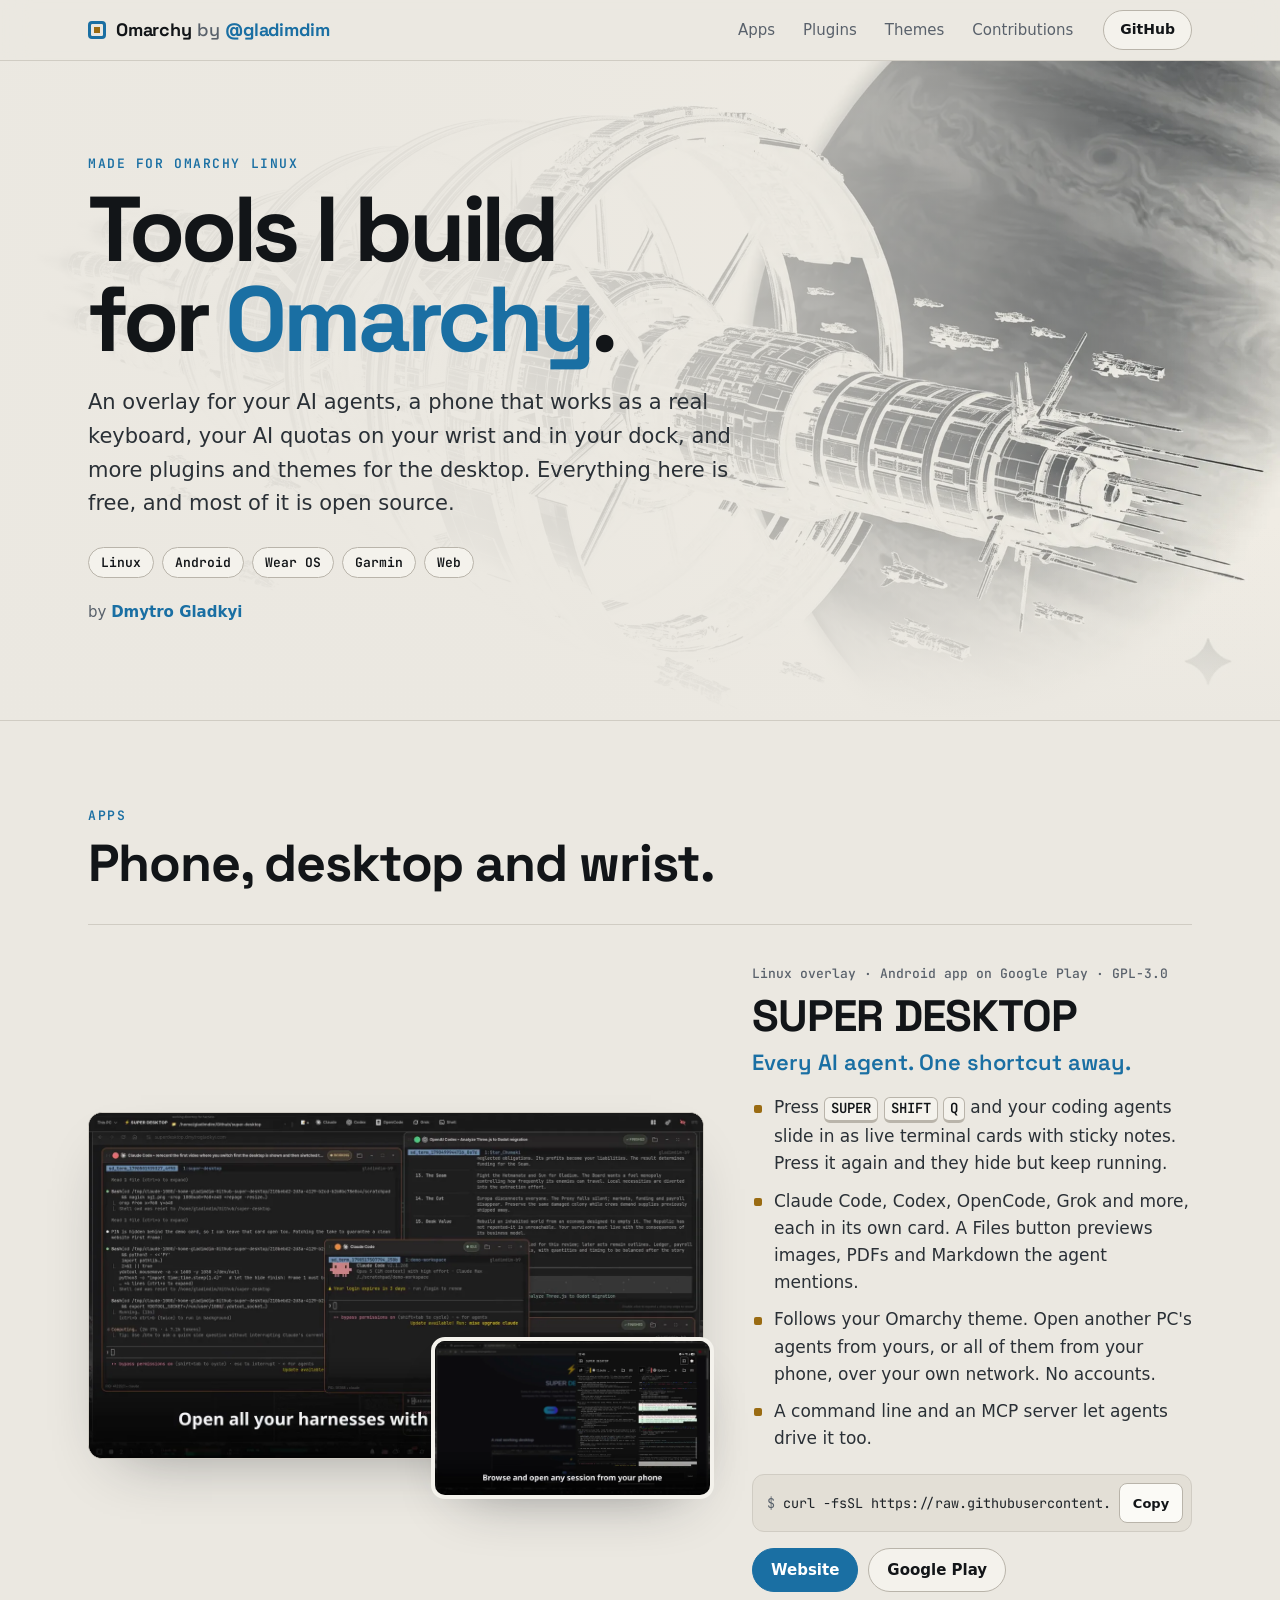
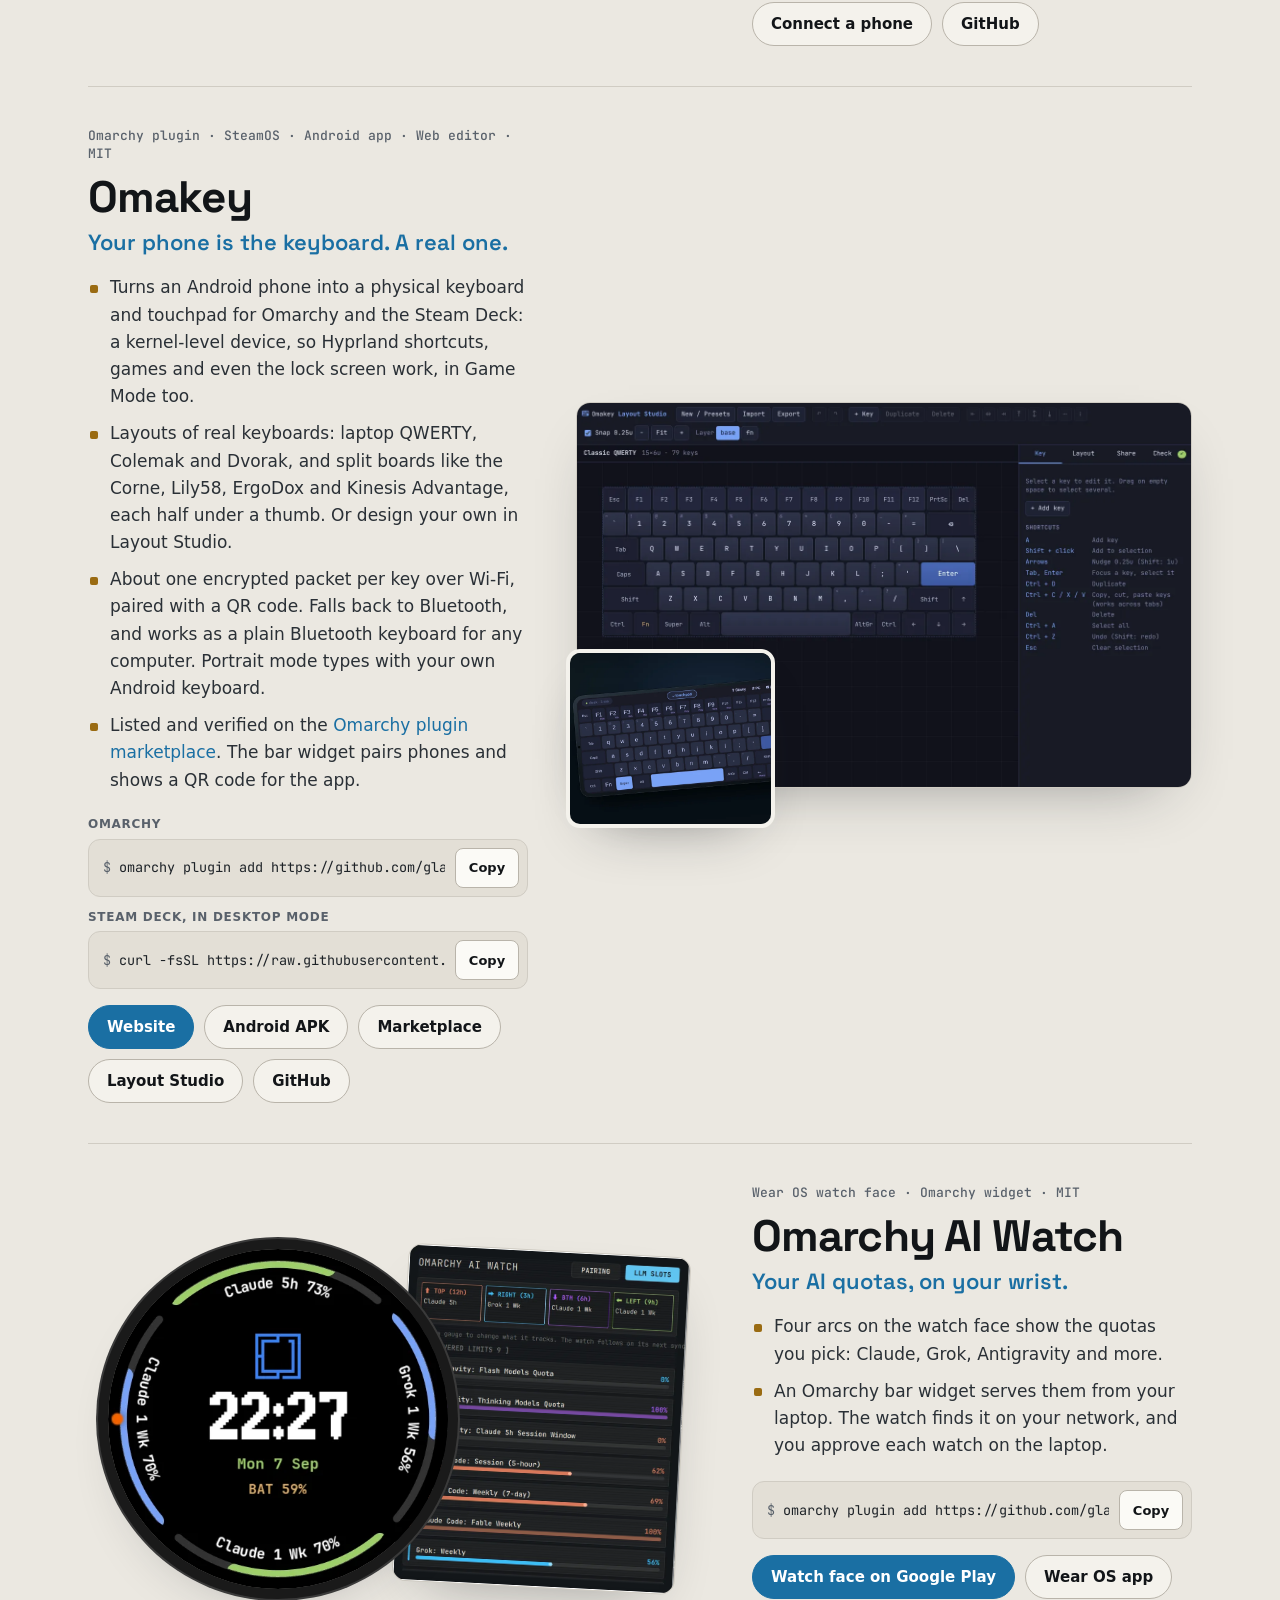
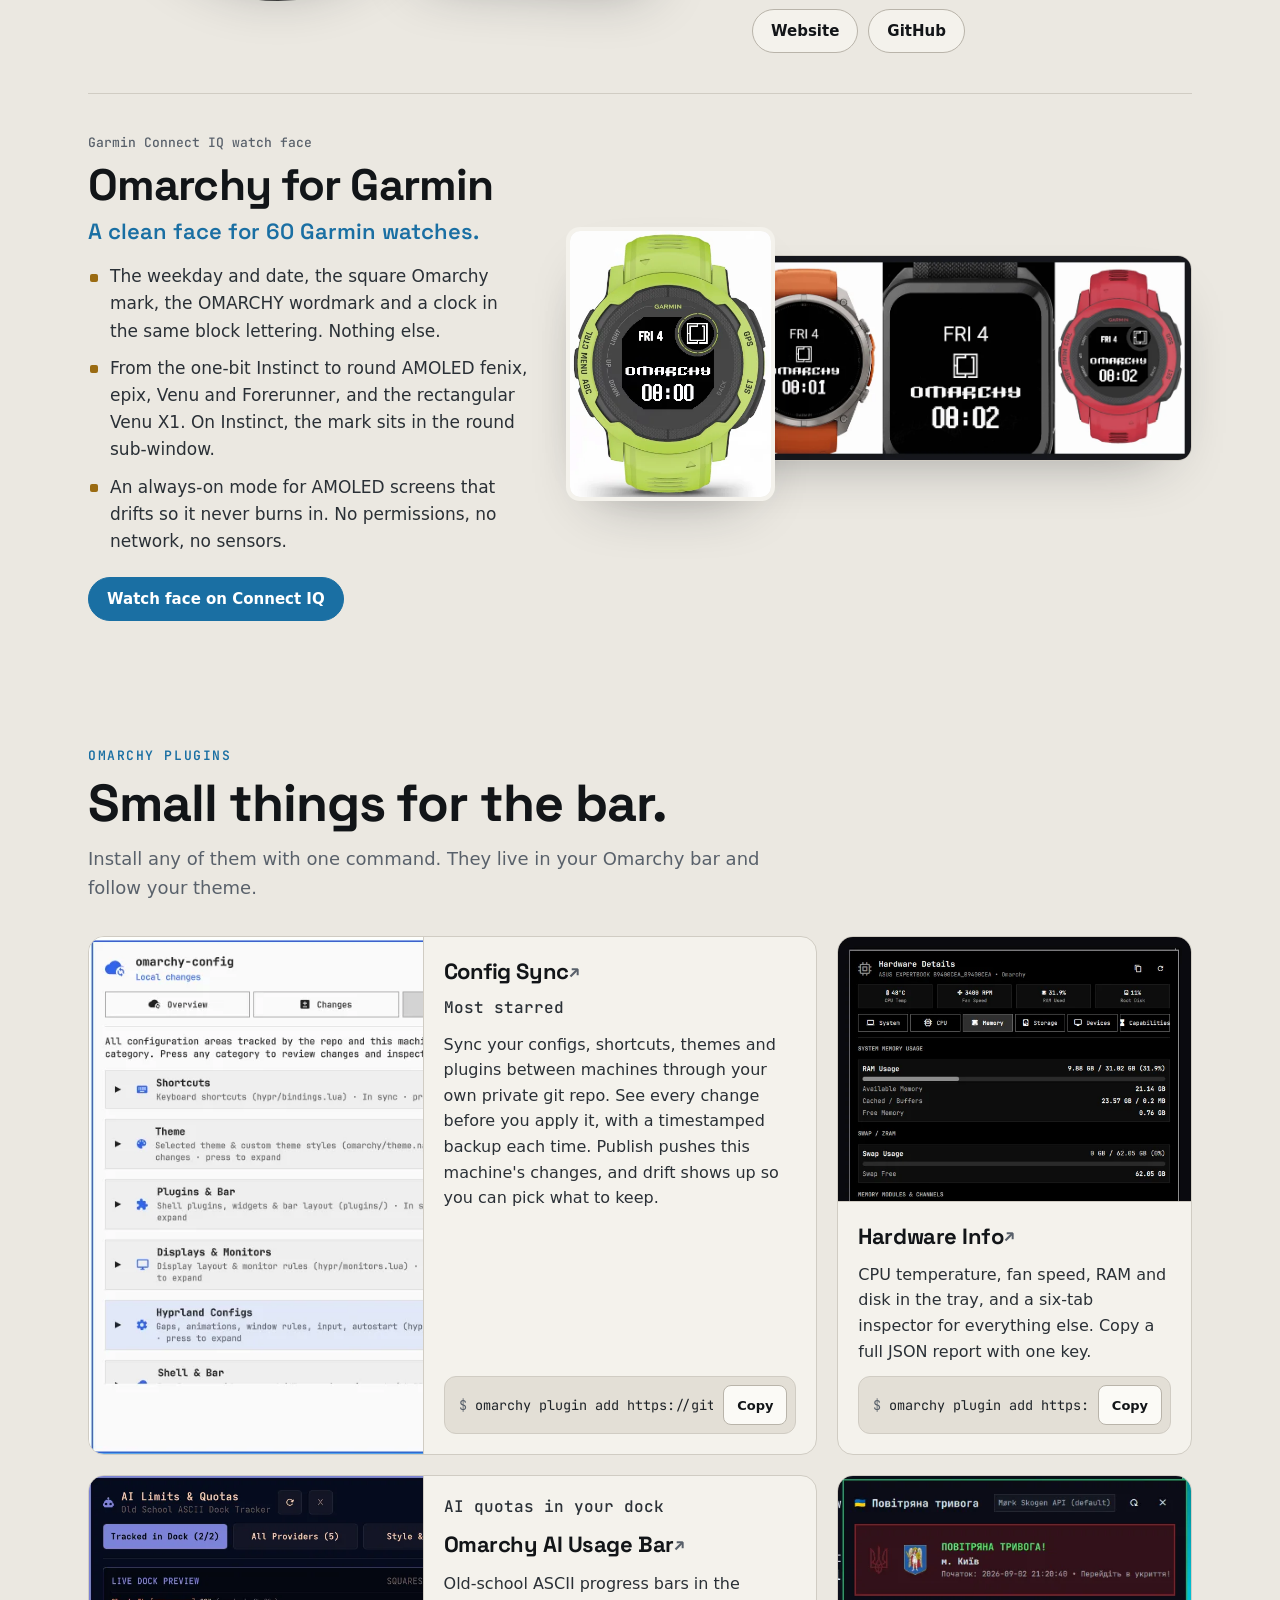
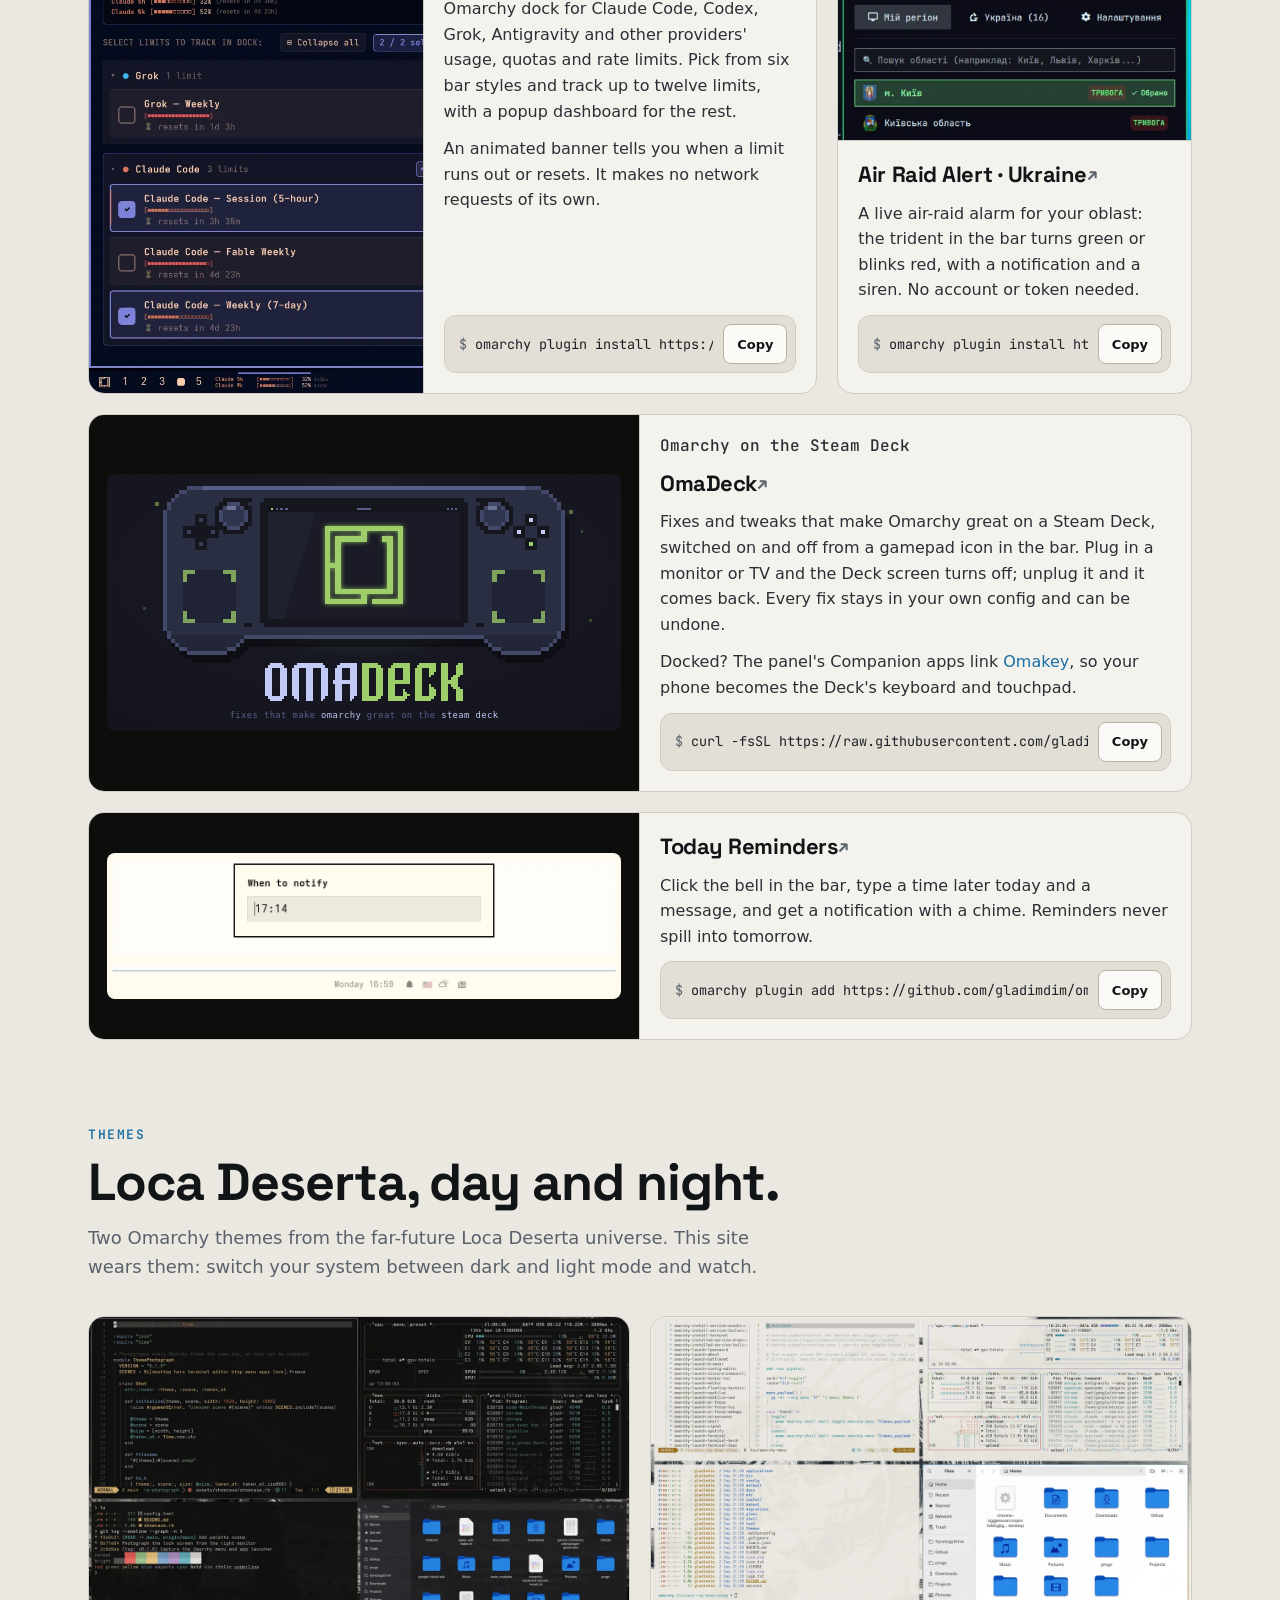
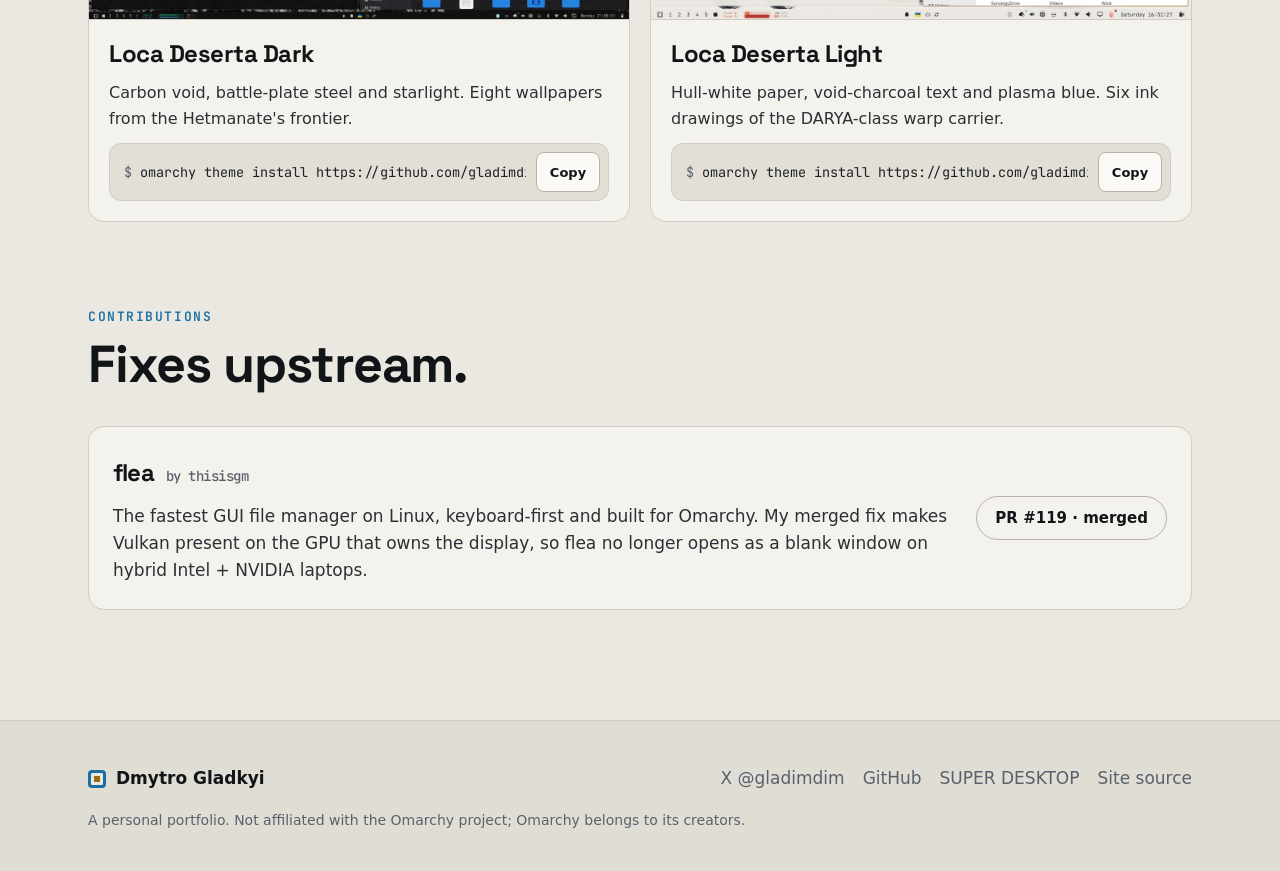
==== commit b180f116: "Link the Omarchy Garmin watch face on Connect IQ" ====
--- a/index.html
+++ b/index.html
@@ -181,7 +181,7 @@
           <img class="shot inset light-bg" src="assets/img/garmin-instinct.webp" alt="The Omarchy face on a lime Instinct 2X Solar, with the Omarchy mark in the sub-window" width="384" height="507" loading="lazy">
         </div>
         <div class="feature-copy">
-          <p class="tag">Garmin Connect IQ watch face · coming soon</p>
+          <p class="tag">Garmin Connect IQ watch face</p>
           <h3>Omarchy for Garmin</h3>
           <p class="tagline">A clean face for 60 Garmin watches.</p>
           <ul class="points">
@@ -189,7 +189,9 @@
             <li>From the one-bit Instinct to round AMOLED fenix, epix, Venu and Forerunner, and the rectangular Venu X1. On Instinct, the mark sits in the round sub-window.</li>
             <li>An always-on mode for AMOLED screens that drifts so it never burns in. No permissions, no network, no sensors.</li>
           </ul>
-          <p class="soon">On its way to the Connect IQ store.</p>
+          <div class="links">
+            <a class="btn primary" href="https://apps.garmin.com/apps/7df46520-4aa5-44e7-8d0f-1bc2fc681cdd">Watch face on Connect IQ</a>
+          </div>
         </div>
       </article>
     </div>
--- a/assets/site.css
+++ b/assets/site.css
@@ -197,11 +197,6 @@
 }
 .links { display: flex; flex-wrap: wrap; gap: 10px; margin-top: 16px; }
 .shot.light-bg { background: #fff; }
-.soon {
-  display: inline-flex; align-items: center; gap: 10px; margin: 4px 0 0; padding: 10px 16px; border-radius: 999px;
-  border: 1px dashed var(--border-strong); color: var(--muted); font: 600 14px/1.3 var(--sans);
-}
-.soon::before { content: ""; width: 8px; height: 8px; border-radius: 50%; background: var(--accent); }
 @media (max-width: 899px) {
   .feature, .feature.flip { grid-template-columns: minmax(0, 1fr); gap: 28px; padding: 32px 0 40px; }
   .feature.flip .feature-media { order: 0; }
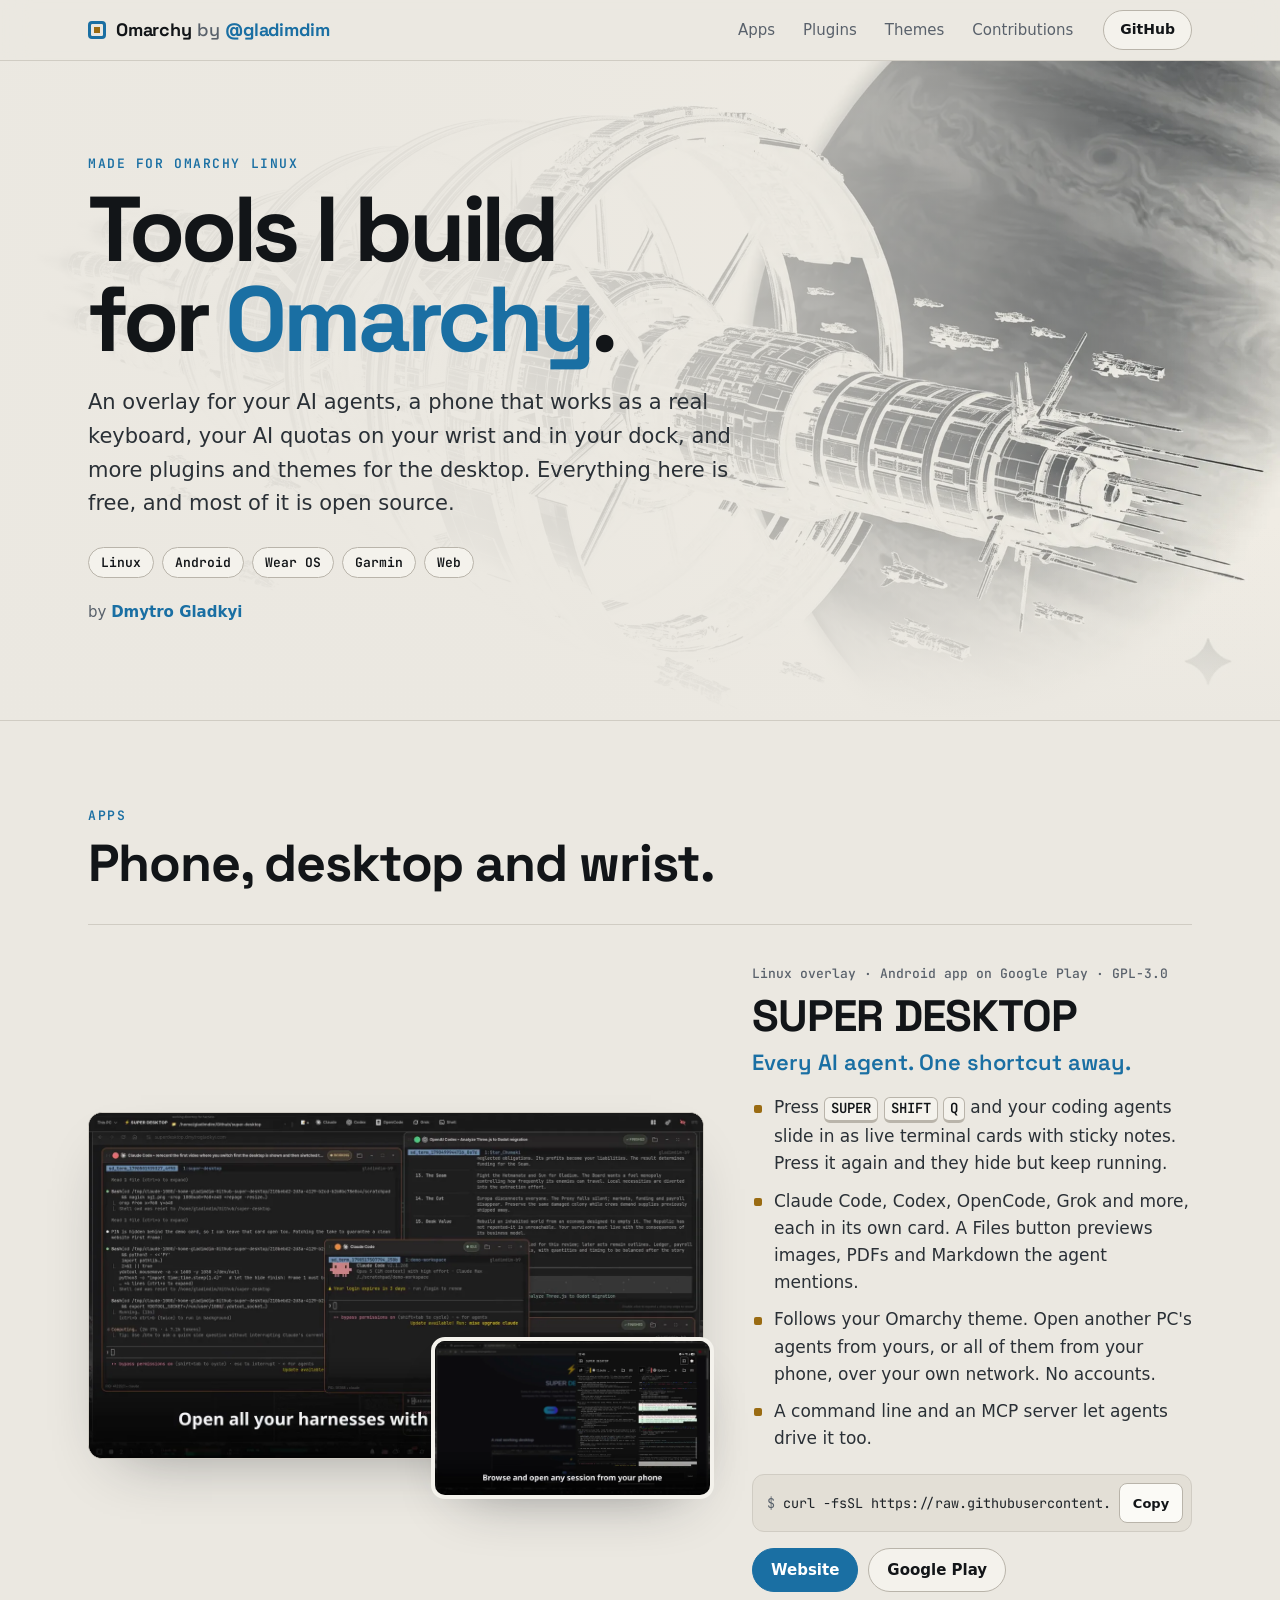
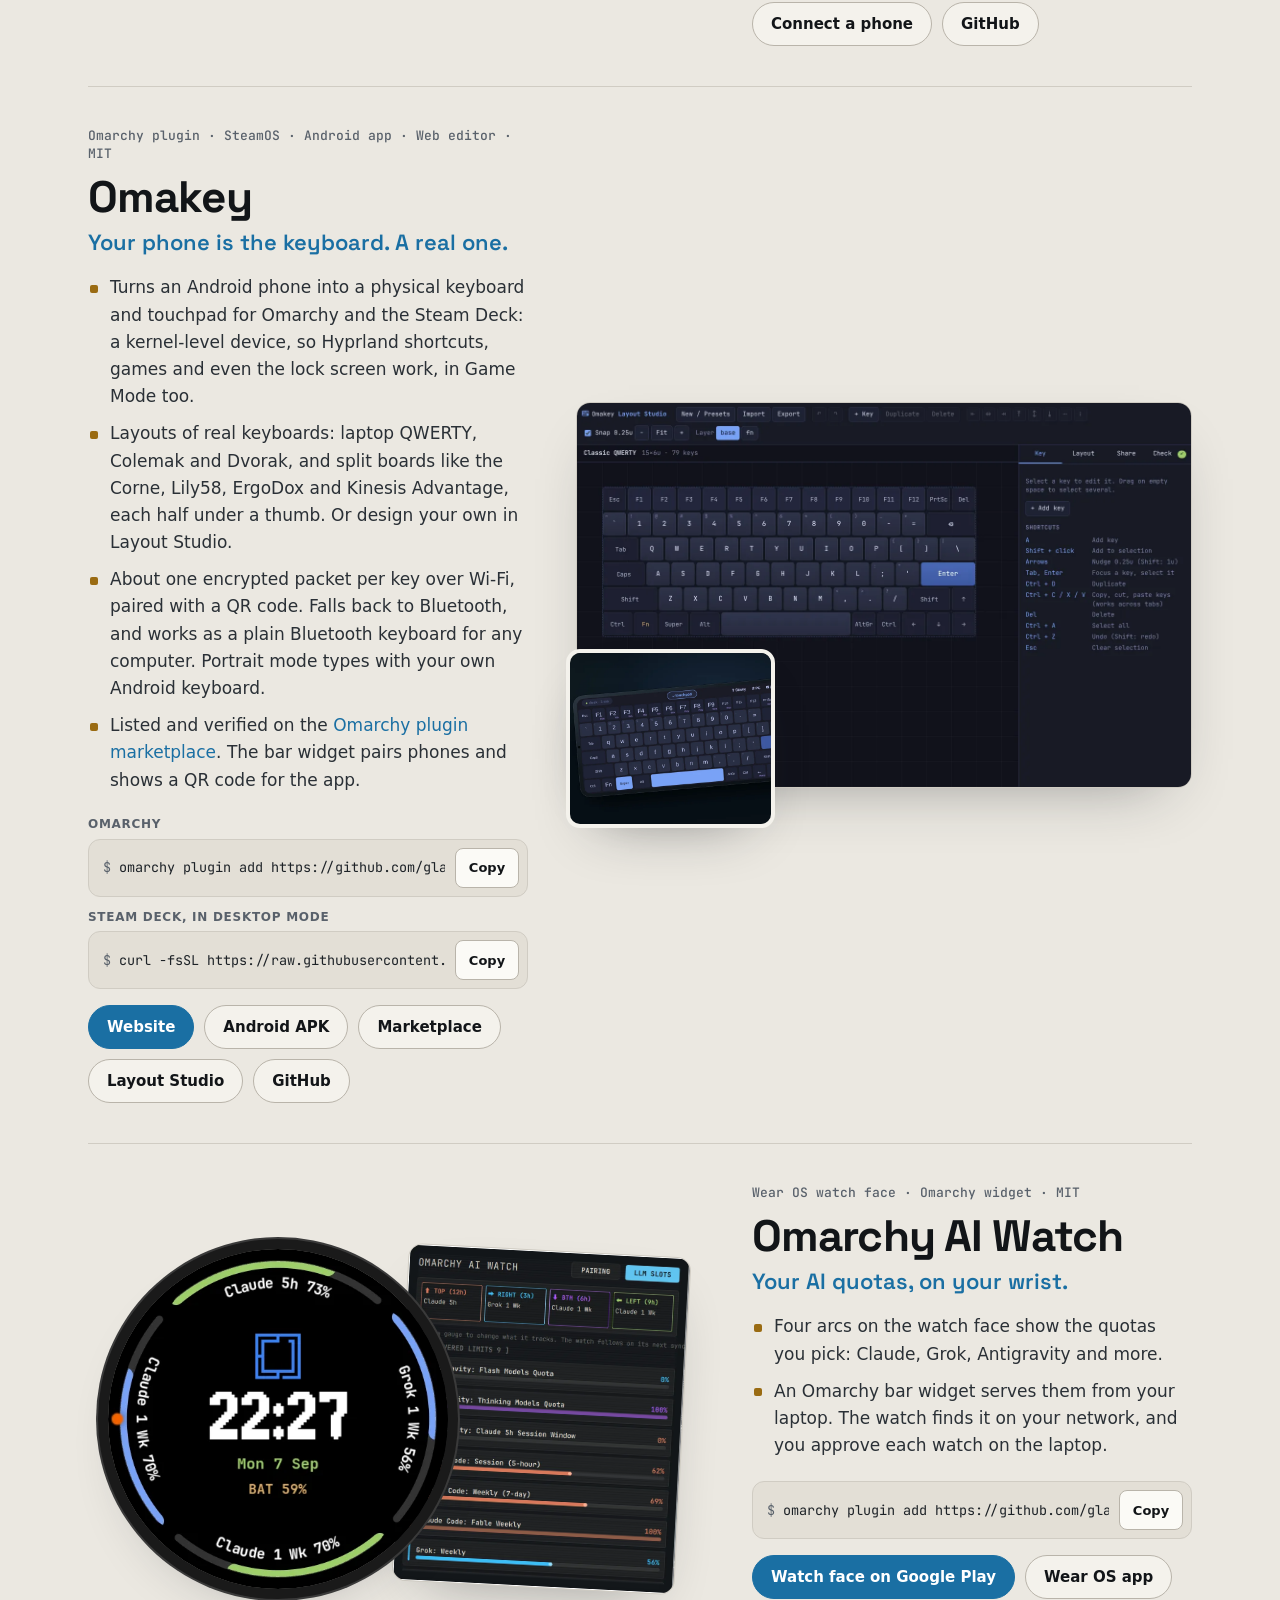
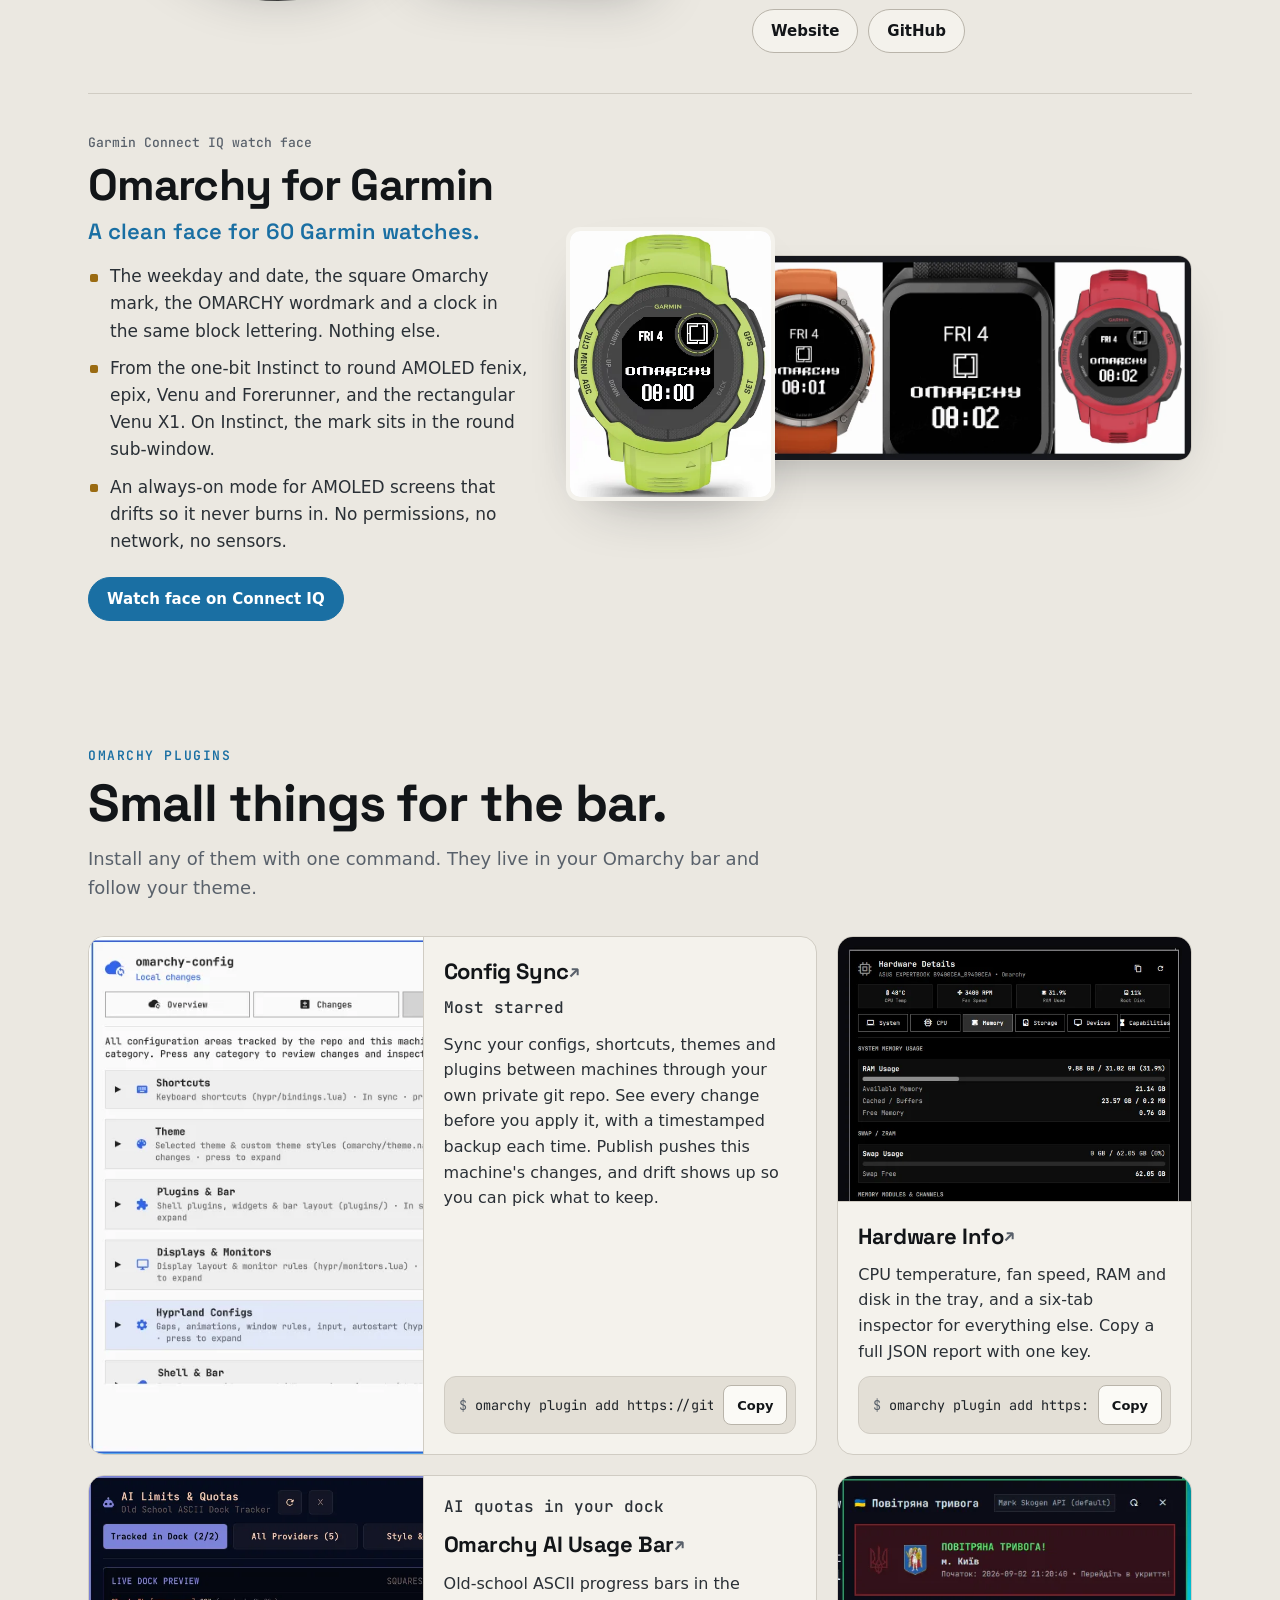
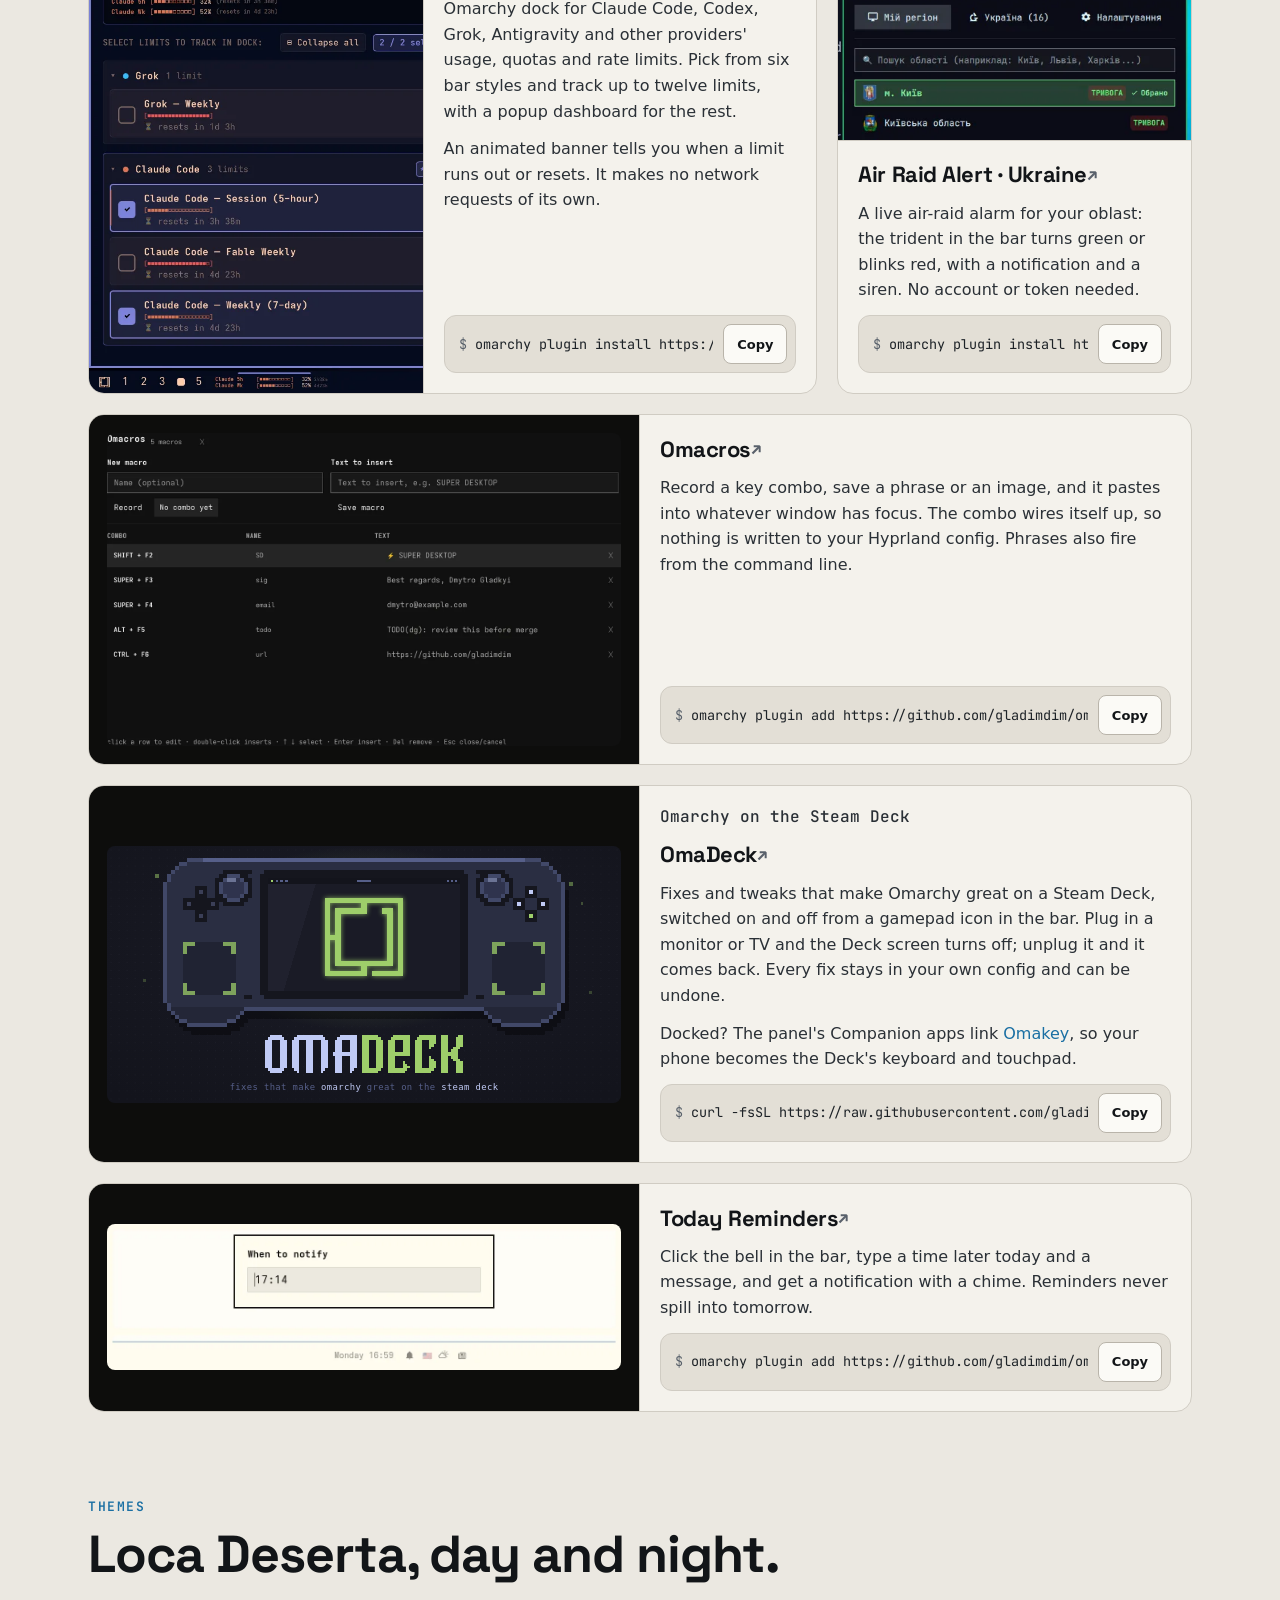
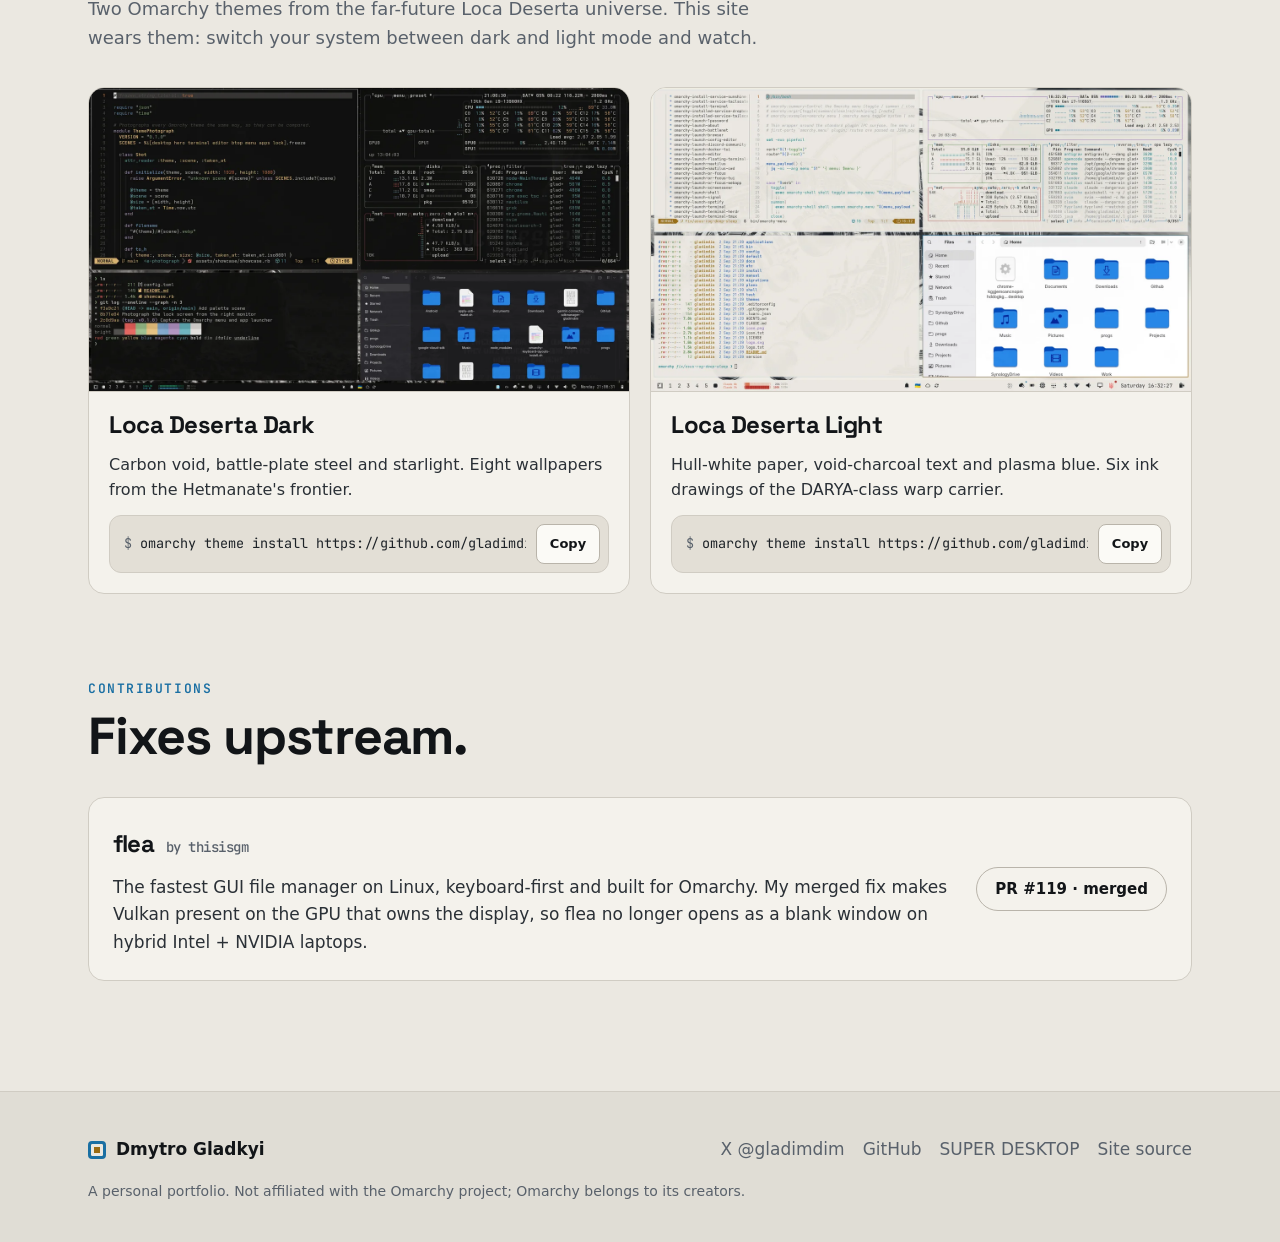
==== commit 8586c6fa: "Add Omacros to the plugins section" ====
--- a/index.html
+++ b/index.html
@@ -241,6 +241,14 @@
             <div class="cmd"><code>omarchy plugin install https://github.com/gladimdim/omarchy-air-raid-alert-ukraine-plugin.git --enable</code><button type="button" class="copy">Copy</button></div>
           </div>
         </article>
+        <article class="card full reveal" id="omacros">
+          <div class="card-shot contain"><img src="assets/img/omacros.webp" alt="Omacros manager listing saved shortcuts that insert a phrase, a signature, an email and a TODO" width="1280" height="780" loading="lazy"></div>
+          <div class="card-body">
+            <h3><a href="https://github.com/gladimdim/omacros">Omacros</a></h3>
+            <p>Record a key combo, save a phrase or an image, and it pastes into whatever window has focus. The combo wires itself up, so nothing is written to your Hyprland config. Phrases also fire from the command line.</p>
+            <div class="cmd"><code>omarchy plugin add https://github.com/gladimdim/omacros.git --enable --yes</code><button type="button" class="copy">Copy</button></div>
+          </div>
+        </article>
         <article class="card full reveal" id="omadeck">
           <div class="card-shot contain"><img src="assets/img/omadeck.svg" alt="OmaDeck: a pixel-art Steam Deck showing the Omarchy logo" width="1280" height="640" loading="lazy"></div>
           <div class="card-body">
